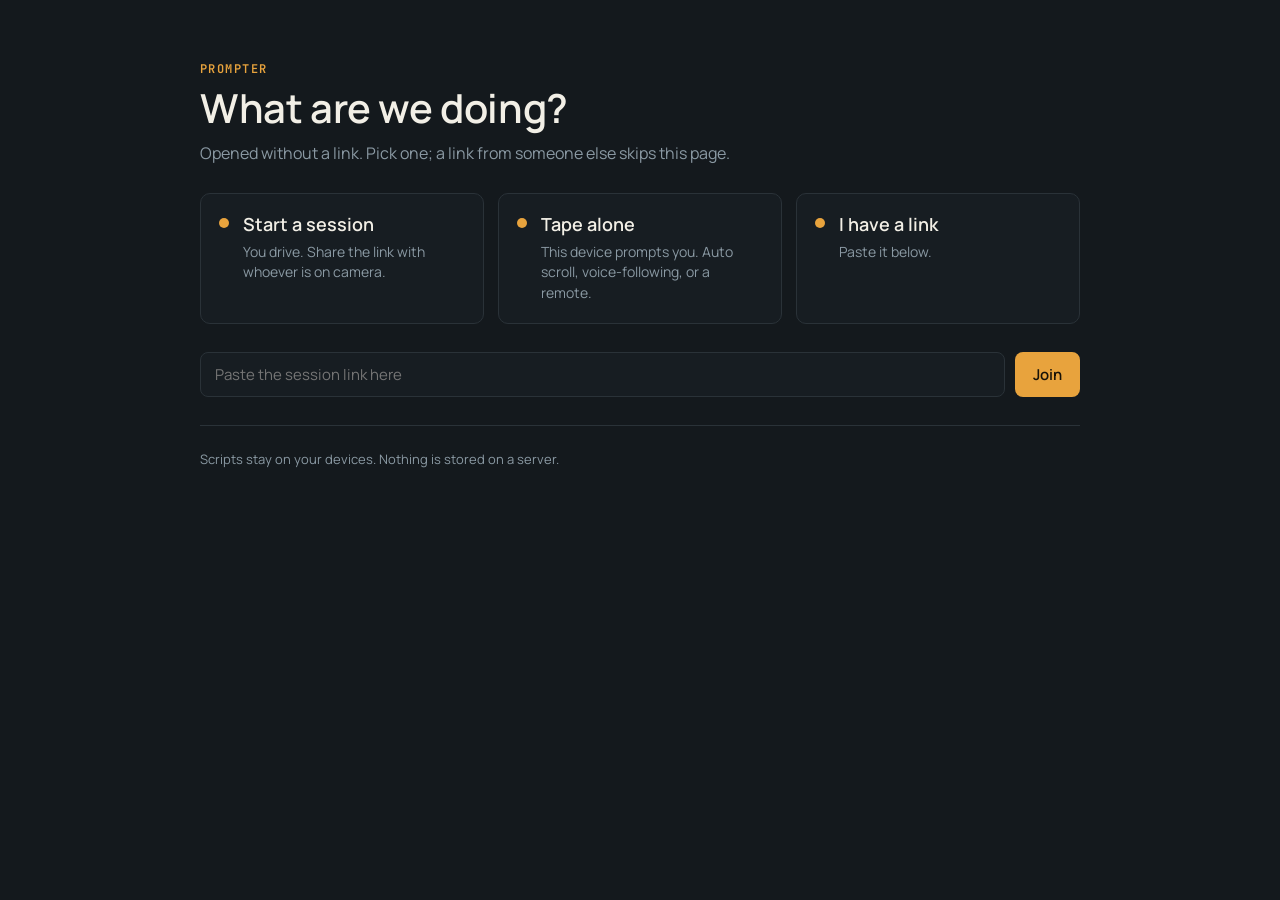
==== index.html @ a69ec17c "app 0.5.75 at b97556f; site hash 31be189681984211b50f1a266d53170871b5c18cf6ef7cf7812a55b2c8a707e0" ====
<!doctype html>
<html lang="en">
<head>
  <meta charset="utf-8">
  <meta name="viewport" content="width=device-width, initial-scale=1, viewport-fit=cover">
  <meta name="color-scheme" content="dark">
  <title>Prompter</title>
  <!-- item 9, the install minimum: a manifest and standalone display, no service worker yet, so a reload always brings the newest build while the app changes daily (158 brings the worker, with its never-mid-session rule) -->
  <link rel="manifest" href="./app.webmanifest">
  <meta name="theme-color" content="#000000">
  <meta name="apple-mobile-web-app-capable" content="yes">
  <meta name="mobile-web-app-capable" content="yes">
  <meta name="apple-mobile-web-app-status-bar-style" content="black-translucent">
  <meta name="apple-mobile-web-app-title" content="Prompter">
  <link rel="apple-touch-icon" href="./app-icon-192.png">
  <link rel="preconnect" href="https://fonts.googleapis.com">
  <link rel="preconnect" href="https://fonts.gstatic.com" crossorigin>
  <link rel="stylesheet" href="https://fonts.googleapis.com/css2?family=Atkinson+Hyperlegible:wght@400;700&family=JetBrains+Mono:wght@400;500&family=Manrope:wght@400;500;600;700&display=swap">
  <script type="module" crossorigin src="./assets/index-IdzkYGhb.js"></script>
  <link rel="stylesheet" crossorigin href="./assets/index-CkZHSmWw.css">
</head>
<body>
  <div id="screens" class="screens" hidden></div>
  <div id="roomHost" class="room-host" hidden></div>
  <main id="stage" class="stage" aria-label="Prompter" hidden>
    <div id="column" class="column"></div>
    <div id="maskTop" class="mask mask-top" aria-hidden="true"></div>
    <div id="maskBottom" class="mask mask-bottom" aria-hidden="true"></div>
    <div id="readLine" class="readline" aria-hidden="true"></div>
  </main>
  <aside id="hud" class="hud" aria-live="off" hidden></aside>
  <div id="installBar" class="installbar" hidden>
    <span id="installText">Install this app for a full-screen prompter with no browser bars.</span>
    <button id="installBtn" class="btn btn-accent" type="button">Install</button>
    <a id="installOpen" class="btn btn-accent" href="./" target="_blank" rel="noopener" hidden>Open app</a>
    <button id="installLater" class="btn btn-quiet" type="button">Not now</button>
  </div>
  <div id="talkWrap" class="talkwrap" hidden>
    <video id="talk" class="talkvideo" autoplay playsinline muted></video>
    <p class="talkhint" id="talkHint">Tap to return to the script</p>
  </div>
  <div id="camIndicator" class="cam-indicator" hidden>CAMERA ON</div>
  <video id="cam" class="cam" autoplay playsinline muted hidden></video>
  <audio id="far" autoplay></audio>
  <button id="unmute" class="soundbar soundbar-blocked" type="button" hidden>THE SOUND IS OFF. Tap here to hear the other end.</button>
  <button id="mutedBanner" class="soundbar soundbar-muted" type="button" hidden></button>
  <div id="linkBox" class="linkbox" hidden>
    <input id="linkField" class="linkfield" type="text" readonly aria-label="Session link">
    <button id="copyLink" class="copybtn" type="button">Copy link</button>
  </div>
  <button id="copyReport" class="copybtn reportbtn" type="button" hidden>Copy report</button>
  <button id="audioBtn" class="copybtn audiobtn" type="button" hidden>Audio</button>
  <button id="leaveBtn" class="copybtn leavebtn" type="button" hidden>Leave</button>
  <button id="fsBtn" class="copybtn fsbtn" type="button" hidden>Full screen</button>
  <p id="fsHint" class="fshint" hidden>Click the text to go full screen. Esc brings the window back.</p>
  <div id="audioPanel" class="audiopanel" hidden>
    <div class="audiopanel-row">
      <span class="control-label">Listening on</span>
      <div class="segment" id="earSeg">
        <button class="seg on" type="button" data-ear="0">Speaker</button>
        <button class="seg" type="button" data-ear="1">Earpiece in</button>
      </div>
    </div>
    <div class="audiopanel-row">
      <span class="control-label">Mute</span>
      <div class="segment" id="muteSeg">
        <button class="seg" type="button" data-mute="mic">Microphone</button>
        <button class="seg" type="button" data-mute="speaker">Speaker</button>
      </div>
    </div>
    <label class="audiopanel-row"><span class="control-label">Microphone</span><select id="micSelect" class="field select" aria-label="Microphone"></select></label>
    <label class="audiopanel-row" id="camRow"><span class="control-label">Camera</span><select id="camSelect" class="field select" aria-label="Camera"></select></label>
    <p class="note" id="audioNote"></p>
  </div>
</body>
</html>
---- assets/index-CkZHSmWw.css ----
:root{--bg: #000000;--text: #ffffff;--font-px: 60px;--line-px: 84px;--margin-px: 40px;--text-w-px: 920px;--word-spacing-px: 3px;--mask-opacity: .55;--accent: #e8a33d;--muted: #8a99a3;--panel: rgba(20, 25, 29, .88);--fail: #d8564b}[hidden]{display:none!important}html,body{margin:0;height:100%;background:#000;overflow:hidden;-webkit-user-select:none;user-select:none;touch-action:none}.stage{position:fixed;inset:0}.stage.embedded{position:absolute;inset:0;border-radius:6px}.stage,.stage.embedded{overflow:hidden;background:var(--bg);transform-origin:center;cursor:grab}.stage.dragging{cursor:grabbing}.column{position:absolute;top:0;left:var(--margin-px);width:var(--text-w-px);color:var(--text);font-family:Atkinson Hyperlegible,Segoe UI,Helvetica,Arial,sans-serif;font-weight:700;font-size:var(--font-px);word-spacing:var(--word-spacing-px);will-change:transform}.line{position:absolute;left:0;right:0;height:var(--line-px);line-height:var(--line-px);white-space:nowrap;overflow:visible}.mask{position:absolute;left:0;right:0;background:var(--bg);opacity:var(--mask-opacity);pointer-events:none}.mask-top{top:0}.mask-bottom{bottom:0}.readline{position:absolute;left:0;right:0;height:2px;background:#e8a33d99;pointer-events:none}.readline:before,.readline:after{content:"";position:absolute;top:-8px;width:0;height:0;border-top:9px solid transparent;border-bottom:9px solid transparent}.readline:before{left:10px;border-left:14px solid var(--accent)}.readline:after{right:10px;border-right:14px solid var(--accent)}.hud{position:fixed;top:12px;right:12px;max-width:min(46vw,520px);padding:8px 10px;border-radius:6px;background:var(--panel);color:var(--muted);font:12px/1.5 JetBrains Mono,Consolas,monospace;font-variant-numeric:tabular-nums;white-space:pre-wrap;cursor:pointer}.hud b{color:#f2efe6;font-weight:500}.hud i{color:var(--accent);font-style:normal}.screens{position:fixed;inset:0;padding-top:var(--installbar-h, 0px);overflow:auto;background:#14191d;color:#f2efe6;font-family:Manrope,Segoe UI,Helvetica,Arial,sans-serif;-webkit-user-select:text;user-select:text;touch-action:auto}.screen{max-width:880px;margin:0 auto;padding:clamp(28px,7vh,72px) clamp(20px,5vw,48px) 40px;display:flex;flex-direction:column;gap:28px}.screen-head{display:flex;flex-direction:column;gap:10px}.eyebrow{font:600 12px/1 JetBrains Mono,Consolas,monospace;letter-spacing:.12em;text-transform:uppercase;color:var(--accent)}.screen-title{margin:0;font-size:clamp(26px,4.2vw,40px);font-weight:600;line-height:1.15;letter-spacing:-.01em;text-wrap:balance}.screen-sub{margin:0;max-width:60ch;font-size:16px;line-height:1.5;color:var(--muted)}.cards{display:grid;grid-template-columns:repeat(auto-fit,minmax(230px,1fr));gap:14px}.card{display:flex;gap:14px;align-items:flex-start;text-align:left;padding:18px 18px 20px;border-radius:10px;border:1px solid #2a3238;background:#171d22;color:inherit;font:inherit;cursor:pointer;transition:border-color .12s ease,background .12s ease}.card:hover,.card:focus-visible{border-color:var(--accent);background:#1c2126;outline:none}.card-mark{flex:0 0 10px;width:10px;height:10px;margin-top:6px;border-radius:50%;background:var(--accent)}.card-text{display:flex;flex-direction:column;gap:6px}.card-title{font-size:18px;font-weight:600}.card-body{font-size:14px;line-height:1.45;color:var(--muted)}.linkrow{display:flex;gap:10px;align-items:stretch}.field{flex:1;min-width:0;padding:12px 14px;border-radius:8px;border:1px solid #2a3238;background:#171d22;color:#f2efe6;font:15px/1.3 Manrope,Segoe UI,Helvetica,Arial,sans-serif}.field:focus{outline:none;border-color:var(--accent)}.field-mono{font-family:JetBrains Mono,Consolas,monospace;font-size:14px}.field-error{margin:-14px 0 0;font-size:14px;color:var(--fail, #d8564b)}.btn{padding:12px 18px;border:0;border-radius:8px;font:600 15px/1 Manrope,Segoe UI,Helvetica,Arial,sans-serif;cursor:pointer;white-space:nowrap}.btn-accent{background:var(--accent);color:#171208}.btn-big{align-self:flex-start;padding:16px 26px;font-size:17px;background:var(--accent);color:#171208}.btn:hover,.btn:focus-visible{filter:brightness(1.08);outline:none}.screen-foot{margin-top:auto;padding-top:24px;font-size:13px;color:var(--muted);border-top:1px solid #2a3238}.room-host{position:fixed;inset:0;top:var(--soundbar-h, 0px);overflow:hidden;background:#14191d;color:#f2efe6;font-family:Manrope,Segoe UI,Helvetica,Arial,sans-serif;-webkit-user-select:text;user-select:text;touch-action:auto}.room{display:grid;grid-template-rows:52px 1fr;height:100%}.room-top{display:flex;align-items:center;gap:18px;padding:0 16px;border-bottom:1px solid #2a3238;background:#171d22}.room-brand{display:flex;align-items:center;gap:10px;font-weight:600}.room-brand .dot{width:8px;height:8px;border-radius:50%;background:var(--accent)}.room-session{color:var(--muted);font-size:14px}.room-spacer{flex:1}.room-stats{display:flex;align-items:center;gap:18px}.stat{display:flex;flex-direction:column;align-items:flex-end;gap:2px}.stat-label{font:600 10px/1 JetBrains Mono,Consolas,monospace;letter-spacing:.1em;color:var(--muted)}.fig{font-family:JetBrains Mono,Consolas,monospace;font-variant-numeric:tabular-nums;font-size:13px;color:#f2efe6}.pill{padding:5px 9px;border-radius:999px;font:600 11px/1 JetBrains Mono,Consolas,monospace;letter-spacing:.08em}.pill-muted{background:#232a30;color:var(--muted)}.pill-good{background:#5fb08c2e;color:#5fb08c}.room-body{display:grid;grid-template-columns:300px 1fr 320px;min-height:0}.room.left-collapsed .room-body{grid-template-columns:36px 1fr 320px}.room.right-collapsed .room-body{grid-template-columns:300px 1fr 36px}.room.left-collapsed.right-collapsed .room-body{grid-template-columns:36px 1fr 36px}.rail{position:relative;min-height:0;overflow:hidden;display:flex;flex-direction:column;background:#171d22;border-right:1px solid #2a3238}.rail-right{border-right:0;border-left:1px solid #2a3238}.rail-inner{flex:1 1 auto;min-height:0;overflow-y:auto;overflow-x:hidden;padding:40px 16px 24px;display:flex;flex-direction:column;gap:22px}.rail.collapsed .rail-inner{display:none}.collapser{position:absolute;top:8px;right:6px;z-index:2;width:24px;height:24px;border:0;border-radius:6px;background:#232a30;color:var(--muted);font-size:16px;line-height:1;cursor:pointer}.rail-right .collapser{right:auto;left:6px}.rail-section{display:flex;flex-direction:column;gap:12px}.rail-title{margin:0;font:600 11px/1 JetBrains Mono,Consolas,monospace;letter-spacing:.12em;color:var(--muted)}.roll{padding:18px;border:0;border-radius:10px;background:var(--accent);color:#171208;font:700 20px/1 Manrope,Segoe UI,Helvetica,Arial,sans-serif;letter-spacing:.06em;cursor:pointer}.roll.rolling{background:#d8564b;color:#fff}.btn-row{display:flex;gap:8px}.btn-row .btn{flex:1}.btn-quiet{background:#232a30;color:#f2efe6}.btn-quiet.on{background:#f2efe6;color:#14191d}.segment{display:flex;border:1px solid #2a3238;border-radius:8px;overflow:hidden}.seg{flex:1;padding:9px 6px;border:0;background:transparent;color:var(--muted);font:600 12px/1 Manrope,Segoe UI,Helvetica,Arial,sans-serif;cursor:pointer}.seg+.seg{border-left:1px solid #2a3238}.seg.on{background:#f2efe6;color:#14191d}.seg:disabled{color:#4a555c;cursor:default}.control{display:flex;flex-direction:column;gap:6px}.control-head,.figrow{display:flex;justify-content:space-between;align-items:baseline;gap:10px}.control-label{font-size:13px;color:#c9d1d6}.range{width:100%;accent-color:var(--accent)}.swatches{display:flex;gap:8px}.swatch{width:40px;height:32px;border:1px solid #2a3238;border-radius:6px;font:700 13px/1 Atkinson Hyperlegible,sans-serif;cursor:pointer}.note{margin:0;font-size:12px;line-height:1.5;color:var(--muted)}.toggle{padding:7px 10px;border:1px solid #2a3238;border-radius:8px;background:transparent;color:var(--muted);font:600 12px/1 Manrope,Segoe UI,Helvetica,Arial,sans-serif;cursor:pointer}.toggle.on{border-color:#d8564b;color:#fff;background:#d8564b40}.stat-row{flex-direction:row;align-items:center;gap:8px}.centre{display:flex;flex-direction:column;min-width:0;min-height:0;padding:14px 18px;gap:10px}.centre-head{display:flex;align-items:center;gap:16px}.centre-head .segment{margin-left:auto;flex:0 0 auto}.centre-head .seg{padding:9px 14px}.centre-peers{font-size:13px;color:var(--muted)}.centre-device{color:var(--accent)}.frame-wrap{flex:1;min-height:0;display:flex;align-items:center;justify-content:center}.frame{position:relative;aspect-ratio:16 / 9;max-width:100%;max-height:100%;width:100%;background:#000;border:1px solid #2a3238;border-radius:6px;overflow:hidden}.frame>.cam{position:absolute;left:12px;top:12px;width:28%;bottom:auto}.centre-status{min-height:1.5em}.script{box-sizing:border-box;width:100%;min-height:240px;resize:vertical;padding:10px 12px;border:1px solid #2a3238;border-radius:8px;background:#14191d;color:#f2efe6;font:14px/1.5 Manrope,Segoe UI,Helvetica,Arial,sans-serif}.script:focus{outline:none;border-color:var(--accent)}@media(max-width:980px){.room{grid-template-rows:auto 1fr}.room-top{flex-wrap:wrap;height:auto;padding:10px 12px}.room-body,.room.left-collapsed .room-body,.room.right-collapsed .room-body,.room.left-collapsed.right-collapsed .room-body{grid-template-columns:1fr;grid-template-rows:auto auto auto;overflow-y:auto}.rail{border:0;border-top:1px solid #2a3238;min-height:auto;overflow:visible}.rail-inner{flex:none;overflow:visible}.centre{order:-1}.frame-wrap{min-height:40vh}}.fsbtn{position:fixed;right:96px;bottom:12px;background:var(--panel);color:#f2efe6;border:1px solid #e8a33d}.leavebtn{position:fixed;right:12px;bottom:12px;background:var(--panel);color:var(--muted);border:1px solid rgba(138,153,163,.4)}.leavebtn.armed{color:#fff;border-color:#d8564b;background:#d8564b59}.audiobtn{position:fixed;left:130px;bottom:12px;background:var(--panel);color:var(--muted);border:1px solid rgba(138,153,163,.4)}.audiopanel{position:fixed;left:12px;bottom:56px;width:min(92vw,360px);padding:14px;border-radius:10px;background:#171d22;border:1px solid #2a3238;color:#f2efe6;font-family:Manrope,Segoe UI,Helvetica,Arial,sans-serif;display:flex;flex-direction:column;gap:12px;-webkit-user-select:text;user-select:text;touch-action:auto;z-index:5}.audiopanel-row{display:flex;flex-direction:column;gap:6px}.select{appearance:auto}.sheet{position:fixed;left:0;right:0;bottom:0;padding:14px 16px calc(14px + env(safe-area-inset-bottom));display:flex;flex-direction:column;gap:12px;background:#14191deb;border-top:1px solid #2a3238;color:#f2efe6;font-family:Manrope,Segoe UI,Helvetica,Arial,sans-serif;-webkit-user-select:none;user-select:none;touch-action:auto;z-index:6}.sheet-row{display:flex;flex-direction:column;gap:6px}.sheet-top{flex-direction:row;align-items:center;gap:12px}.sheet-play{flex:1;padding:16px;border:0;border-radius:10px;background:var(--accent);color:#171208;font:700 18px/1 Manrope,Segoe UI,Helvetica,Arial,sans-serif;letter-spacing:.06em}.sheet-play.rolling{background:#d8564b;color:#fff}.sheet-btn{padding:14px 16px;border:1px solid #2a3238;border-radius:10px;background:#232a30;color:#f2efe6;font:600 14px/1 Manrope,Segoe UI,Helvetica,Arial,sans-serif}.sheet-btn.on{background:#f2efe6;color:#14191d}.sheet-line{min-width:70px;text-align:right}.sheet-head{display:flex;justify-content:space-between}.sheet-label{font-size:13px;color:#c9d1d6}.sheet-range{width:100%;accent-color:var(--accent);height:28px}.sheet-toggles{flex-direction:row}.sheet-toggles .sheet-btn{flex:1}.sheet-speed .sheet-range{height:36px}.sheet-editor{position:fixed;inset:0;z-index:8;display:flex;flex-direction:column;gap:12px;padding:calc(16px + env(safe-area-inset-top)) 16px calc(16px + env(safe-area-inset-bottom));background:#14191d;color:#f2efe6;font-family:Manrope,Segoe UI,Helvetica,Arial,sans-serif;touch-action:auto}.sheet-editor[hidden]{display:none}.sheet-editor-title{margin:0;font:600 18px/1.2 Manrope,Segoe UI,Helvetica,Arial,sans-serif}.sheet-editor-area{flex:1;min-height:0;resize:none;font-size:16px;-webkit-user-select:text;user-select:text}.sheet-editor-row{display:flex;gap:12px}.sheet-editor-row .sheet-play{flex:1}.cam{position:fixed;left:12px;bottom:12px;width:min(32vw,360px);aspect-ratio:16 / 9;object-fit:cover;background:#14191d;border:1px solid rgba(232,163,61,.5);border-radius:6px}.cam-indicator{position:fixed;top:12px;left:12px;padding:6px 10px;border-radius:6px;background:#d8564b;color:#fff;font:600 12px/1 JetBrains Mono,Consolas,monospace;letter-spacing:.08em}.unmute{position:fixed;left:50%;bottom:24px;transform:translate(-50%);padding:12px 18px;border:0;border-radius:8px;background:var(--accent);color:#171208;font:600 14px/1 JetBrains Mono,Consolas,monospace;cursor:pointer}.linkbox{position:fixed;right:12px;bottom:12px;display:flex;gap:8px;align-items:center;max-width:min(60vw,640px)}.linkfield{flex:1;min-width:0;padding:10px 12px;border:1px solid rgba(138,153,163,.4);border-radius:6px;background:var(--panel);color:#f2efe6;font:13px/1.2 JetBrains Mono,Consolas,monospace;-webkit-user-select:text;user-select:text}.copybtn{padding:10px 14px;border:0;border-radius:6px;background:var(--accent);color:#171208;font:600 13px/1 JetBrains Mono,Consolas,monospace;cursor:pointer;white-space:nowrap}.reportbtn{position:fixed;left:12px;bottom:12px;background:var(--panel);color:var(--muted);border:1px solid rgba(138,153,163,.4)}.reportbtn.copied{color:#f2efe6}@media(prefers-reduced-motion:reduce){.column{will-change:auto}}.talkwrap{position:fixed;inset:0;background:#000;display:grid;place-items:center;cursor:pointer}.talkvideo{width:100%;height:100%;object-fit:contain;background:#000}.talkhint{position:absolute;left:0;right:0;bottom:calc(18px + env(safe-area-inset-bottom));margin:0;text-align:center;font:600 14px/1.2 Manrope,Segoe UI,Helvetica,Arial,sans-serif;color:#f2efe6bf;text-shadow:0 1px 3px #000;pointer-events:none}.installbar{position:fixed;left:0;right:0;top:0;display:flex;flex-wrap:wrap;align-items:center;justify-content:center;gap:10px 14px;padding:calc(10px + env(safe-area-inset-top)) 16px 10px;background:#171d22;border-bottom:1px solid #2a3238;color:#f2efe6;font:500 14px/1.35 Manrope,Segoe UI,Helvetica,Arial,sans-serif;-webkit-user-select:text;user-select:text}.installbar .share-ico{width:1.35em;height:1.35em;vertical-align:-.3em;color:#e8a33d}.installbar b{font-weight:700}.installbar .btn{padding:8px 14px;font-size:13px;text-decoration:none;display:inline-block}.soundbar{position:fixed;left:0;right:0;z-index:30;margin:0;padding:calc(9px + env(safe-area-inset-top)) 16px 9px;border:0;border-radius:0;font:700 14px/1.25 Manrope,Segoe UI,Helvetica,Arial,sans-serif;letter-spacing:.02em;text-align:center;color:#fff;cursor:pointer}.soundbar-blocked{top:0;background:#e8a33d;color:#14191d}.soundbar-muted{top:0;background:#d8564b}.fshint{position:fixed;left:50%;top:18px;transform:translate(-50%);margin:0;padding:10px 18px;border-radius:999px;background:#171d22eb;border:1px solid #e8a33d;color:#f2efe6;font:600 15px/1.2 Manrope,Segoe UI,Helvetica,Arial,sans-serif;pointer-events:none;z-index:6}
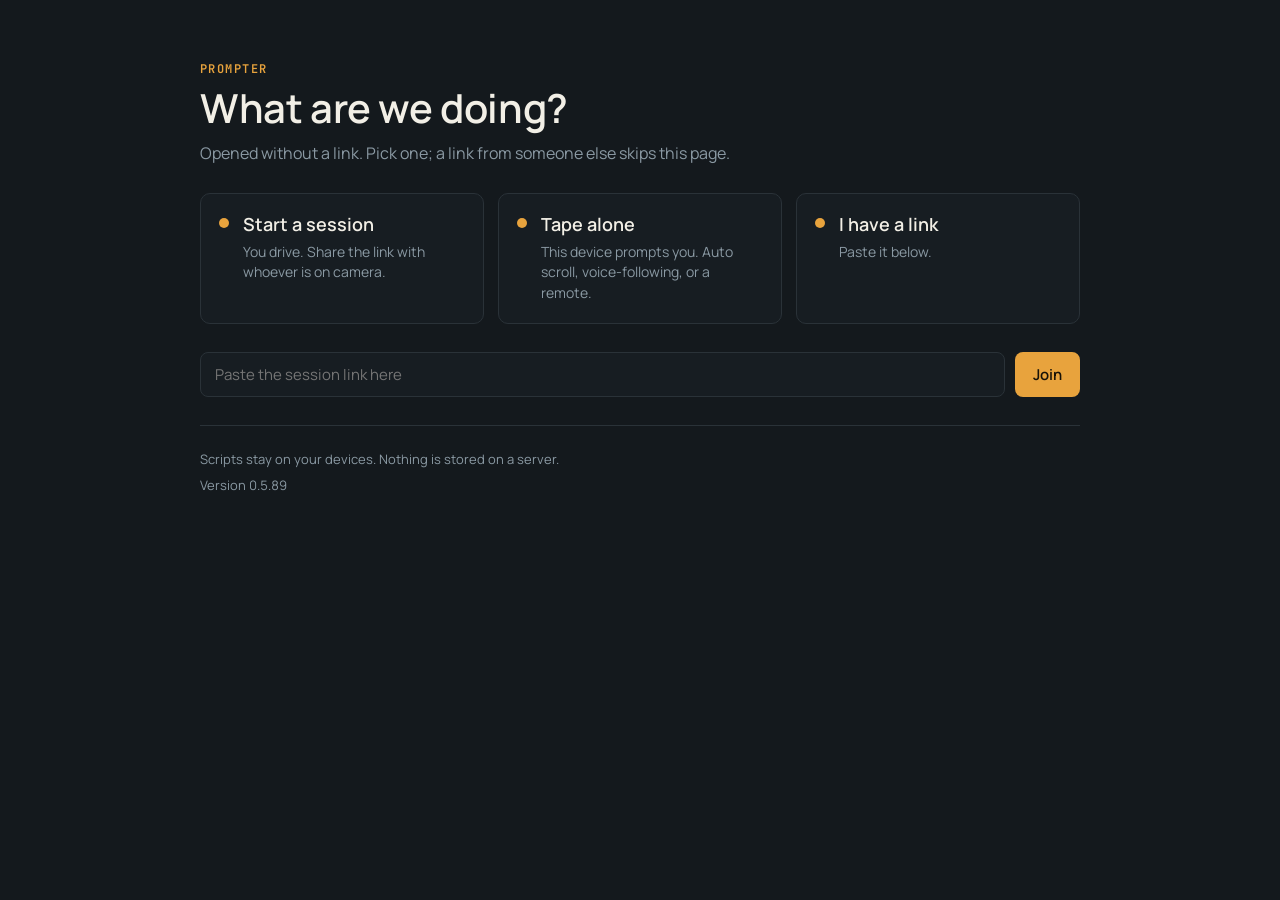
==== commit b3d1df08: "app 0.5.89 at 8525f3a; site hash 2efab824ea869f60936109eb492ad9cb7402687186a34b265dd19175e9b65b48" ====
--- a/index.html
+++ b/index.html
@@ -16,8 +16,8 @@
   <link rel="preconnect" href="https://fonts.googleapis.com">
   <link rel="preconnect" href="https://fonts.gstatic.com" crossorigin>
   <link rel="stylesheet" href="https://fonts.googleapis.com/css2?family=Atkinson+Hyperlegible:wght@400;700&family=JetBrains+Mono:wght@400;500&family=Manrope:wght@400;500;600;700&display=swap">
-  <script type="module" crossorigin src="./assets/index-IdzkYGhb.js"></script>
-  <link rel="stylesheet" crossorigin href="./assets/index-CkZHSmWw.css">
+  <script type="module" crossorigin src="./assets/index-DO-VyBB2.js"></script>
+  <link rel="stylesheet" crossorigin href="./assets/index-D_xK_gEg.css">
 </head>
 <body>
   <div id="screens" class="screens" hidden></div>
--- a/assets/index-D_xK_gEg.css
+++ b/assets/index-D_xK_gEg.css
@@ -0,0 +1 @@
+:root{--bg: #000000;--text: #ffffff;--font-px: 60px;--line-px: 84px;--margin-px: 40px;--text-w-px: 920px;--word-spacing-px: 3px;--mask-opacity: .55;--accent: #e8a33d;--muted: #8a99a3;--panel: rgba(20, 25, 29, .88);--fail: #d8564b}[hidden]{display:none!important}html,body{margin:0;height:100%;background:#000;overflow:hidden;-webkit-user-select:none;user-select:none;touch-action:none}.stage{position:fixed;inset:0}.stage.embedded{position:absolute;inset:0;border-radius:6px}.stage,.stage.embedded{overflow:hidden;background:var(--bg);transform-origin:center;cursor:grab}.stage.dragging{cursor:grabbing}.column{position:absolute;top:0;left:var(--margin-px);width:var(--text-w-px);color:var(--text);font-family:Atkinson Hyperlegible,Segoe UI,Helvetica,Arial,sans-serif;font-weight:700;font-size:var(--font-px);word-spacing:var(--word-spacing-px);will-change:transform}.line{position:absolute;left:0;right:0;height:var(--line-px);line-height:var(--line-px);white-space:nowrap;overflow:visible}.mask{position:absolute;left:0;right:0;background:var(--bg);opacity:var(--mask-opacity);pointer-events:none}.mask-top{top:0}.mask-bottom{bottom:0}.readline{position:absolute;left:0;right:0;height:2px;background:#e8a33d99;pointer-events:none}.readline:before,.readline:after{content:"";position:absolute;top:-8px;width:0;height:0;border-top:9px solid transparent;border-bottom:9px solid transparent}.readline:before{left:10px;border-left:14px solid var(--accent)}.readline:after{right:10px;border-right:14px solid var(--accent)}.hud{position:fixed;top:12px;right:12px;max-width:min(46vw,520px);padding:8px 10px;border-radius:6px;background:var(--panel);color:var(--muted);font:12px/1.5 JetBrains Mono,Consolas,monospace;font-variant-numeric:tabular-nums;white-space:pre-wrap;cursor:pointer}.hud b{color:#f2efe6;font-weight:500}.hud i{color:var(--accent);font-style:normal}.screens{position:fixed;inset:0;padding-top:var(--installbar-h, 0px);overflow:auto;background:#14191d;color:#f2efe6;font-family:Manrope,Segoe UI,Helvetica,Arial,sans-serif;-webkit-user-select:text;user-select:text;touch-action:auto}.screen{max-width:880px;margin:0 auto;padding:clamp(28px,7vh,72px) clamp(20px,5vw,48px) 40px;display:flex;flex-direction:column;gap:28px}.screen-head{display:flex;flex-direction:column;gap:10px}.eyebrow{font:600 12px/1 JetBrains Mono,Consolas,monospace;letter-spacing:.12em;text-transform:uppercase;color:var(--accent)}.screen-title{margin:0;font-size:clamp(26px,4.2vw,40px);font-weight:600;line-height:1.15;letter-spacing:-.01em;text-wrap:balance}.screen-sub{margin:0;max-width:60ch;font-size:16px;line-height:1.5;color:var(--muted)}.cards{display:grid;grid-template-columns:repeat(auto-fit,minmax(230px,1fr));gap:14px}.card{display:flex;gap:14px;align-items:flex-start;text-align:left;padding:18px 18px 20px;border-radius:10px;border:1px solid #2a3238;background:#171d22;color:inherit;font:inherit;cursor:pointer;transition:border-color .12s ease,background .12s ease}.card:hover,.card:focus-visible{border-color:var(--accent);background:#1c2126;outline:none}.card-mark{flex:0 0 10px;width:10px;height:10px;margin-top:6px;border-radius:50%;background:var(--accent)}.card-text{display:flex;flex-direction:column;gap:6px}.card-title{font-size:18px;font-weight:600}.card-body{font-size:14px;line-height:1.45;color:var(--muted)}.linkrow{display:flex;gap:10px;align-items:stretch}.field{flex:1;min-width:0;padding:12px 14px;border-radius:8px;border:1px solid #2a3238;background:#171d22;color:#f2efe6;font:15px/1.3 Manrope,Segoe UI,Helvetica,Arial,sans-serif}.field:focus{outline:none;border-color:var(--accent)}.field-mono{font-family:JetBrains Mono,Consolas,monospace;font-size:14px}.field-error{margin:-14px 0 0;font-size:14px;color:var(--fail, #d8564b)}.btn{padding:12px 18px;border:0;border-radius:8px;font:600 15px/1 Manrope,Segoe UI,Helvetica,Arial,sans-serif;cursor:pointer;white-space:nowrap}.btn-accent{background:var(--accent);color:#171208}.btn-big{align-self:flex-start;padding:16px 26px;font-size:17px;background:var(--accent);color:#171208}.btn:hover,.btn:focus-visible{filter:brightness(1.08);outline:none}.screen-foot{margin-top:auto;padding-top:24px;font-size:13px;color:var(--muted);border-top:1px solid #2a3238}.screen-version{display:block;margin-top:8px;font-size:13px;color:var(--muted);font-variant-numeric:tabular-nums}.room-host{position:fixed;inset:0;top:var(--soundbar-h, 0px);overflow:hidden;background:#14191d;color:#f2efe6;font-family:Manrope,Segoe UI,Helvetica,Arial,sans-serif;-webkit-user-select:text;user-select:text;touch-action:auto}.room{display:grid;grid-template-rows:52px 1fr;height:100%}.room-top{display:flex;align-items:center;gap:18px;padding:0 16px;border-bottom:1px solid #2a3238;background:#171d22}.room-brand{display:flex;align-items:center;gap:10px;font-weight:600}.room-brand .dot{width:8px;height:8px;border-radius:50%;background:var(--accent)}.room-session{color:var(--muted);font-size:14px}.room-spacer{flex:1}.room-stats{display:flex;align-items:center;gap:18px}.stat{display:flex;flex-direction:column;align-items:flex-end;gap:2px}.stat-label{font:600 10px/1 JetBrains Mono,Consolas,monospace;letter-spacing:.1em;color:var(--muted)}.fig{font-family:JetBrains Mono,Consolas,monospace;font-variant-numeric:tabular-nums;font-size:13px;color:#f2efe6}.pill{padding:5px 9px;border-radius:999px;font:600 11px/1 JetBrains Mono,Consolas,monospace;letter-spacing:.08em}.pill-muted{background:#232a30;color:var(--muted)}.pill-good{background:#5fb08c2e;color:#5fb08c}.room-body{display:grid;grid-template-columns:300px 1fr 320px;min-height:0}.room.left-collapsed .room-body{grid-template-columns:36px 1fr 320px}.room.right-collapsed .room-body{grid-template-columns:300px 1fr 36px}.room.left-collapsed.right-collapsed .room-body{grid-template-columns:36px 1fr 36px}.rail{position:relative;min-height:0;overflow:hidden;display:flex;flex-direction:column;background:#171d22;border-right:1px solid #2a3238}.rail-right{border-right:0;border-left:1px solid #2a3238}.rail-inner{flex:1 1 auto;min-height:0;overflow-y:auto;overflow-x:hidden;padding:40px 16px 24px;display:flex;flex-direction:column;gap:22px}.rail.collapsed .rail-inner{display:none}.collapser{position:absolute;top:8px;right:6px;z-index:2;width:24px;height:24px;border:0;border-radius:6px;background:#232a30;color:var(--muted);font-size:16px;line-height:1;cursor:pointer}.rail-right .collapser{right:auto;left:6px}.rail-section{display:flex;flex-direction:column;gap:12px}.rail-title{margin:0;font:600 11px/1 JetBrains Mono,Consolas,monospace;letter-spacing:.12em;color:var(--muted)}.roll{padding:18px;border:0;border-radius:10px;background:var(--accent);color:#171208;font:700 20px/1 Manrope,Segoe UI,Helvetica,Arial,sans-serif;letter-spacing:.06em;cursor:pointer}.roll.rolling{background:#d8564b;color:#fff}.btn-row{display:flex;gap:8px}.btn-row .btn{flex:1}.btn-quiet{background:#232a30;color:#f2efe6}.btn-quiet.on{background:#f2efe6;color:#14191d}.segment{display:flex;border:1px solid #2a3238;border-radius:8px;overflow:hidden}.seg{flex:1;padding:9px 6px;border:0;background:transparent;color:var(--muted);font:600 12px/1 Manrope,Segoe UI,Helvetica,Arial,sans-serif;cursor:pointer}.seg+.seg{border-left:1px solid #2a3238}.seg.on{background:#f2efe6;color:#14191d}.seg:disabled{color:#4a555c;cursor:default}.control{display:flex;flex-direction:column;gap:6px}.control-head,.figrow{display:flex;justify-content:space-between;align-items:baseline;gap:10px}.control-label{font-size:13px;color:#c9d1d6}.range{width:100%;accent-color:var(--accent)}.swatches{display:flex;gap:8px}.swatch{width:40px;height:32px;border:1px solid #2a3238;border-radius:6px;font:700 13px/1 Atkinson Hyperlegible,sans-serif;cursor:pointer}.note{margin:0;font-size:12px;line-height:1.5;color:var(--muted)}.toggle{padding:7px 10px;border:1px solid #2a3238;border-radius:8px;background:transparent;color:var(--muted);font:600 12px/1 Manrope,Segoe UI,Helvetica,Arial,sans-serif;cursor:pointer}.toggle.on{border-color:#d8564b;color:#fff;background:#d8564b40}.stat-row{flex-direction:row;align-items:center;gap:8px}.centre{display:flex;flex-direction:column;min-width:0;min-height:0;padding:14px 18px;gap:10px}.centre-head{display:flex;align-items:center;gap:16px}.centre-head .segment{margin-left:auto;flex:0 0 auto}.centre-head .seg{padding:9px 14px}.centre-peers{font-size:13px;color:var(--muted)}.centre-device{color:var(--accent)}.frame-wrap{flex:1;min-height:0;display:flex;align-items:center;justify-content:center}.frame{position:relative;aspect-ratio:16 / 9;max-width:100%;max-height:100%;width:100%;background:#000;border:1px solid #2a3238;border-radius:6px;overflow:hidden}.frame>.cam{position:absolute;left:12px;top:12px;width:28%;bottom:auto}.centre-status{min-height:1.5em}.script{box-sizing:border-box;width:100%;min-height:240px;resize:vertical;padding:10px 12px;border:1px solid #2a3238;border-radius:8px;background:#14191d;color:#f2efe6;font:14px/1.5 Manrope,Segoe UI,Helvetica,Arial,sans-serif}.script:focus{outline:none;border-color:var(--accent)}@media(max-width:980px){.room{grid-template-rows:auto 1fr}.room-top{flex-wrap:wrap;height:auto;padding:10px 12px}.room-body,.room.left-collapsed .room-body,.room.right-collapsed .room-body,.room.left-collapsed.right-collapsed .room-body{grid-template-columns:1fr;grid-template-rows:auto auto auto;overflow-y:auto}.rail{border:0;border-top:1px solid #2a3238;min-height:auto;overflow:visible}.rail-inner{flex:none;overflow:visible}.centre{order:-1}.frame-wrap{min-height:40vh}}.fsbtn{position:fixed;right:96px;bottom:12px;background:var(--panel);color:#f2efe6;border:1px solid #e8a33d}.leavebtn{position:fixed;right:12px;bottom:12px;background:var(--panel);color:var(--muted);border:1px solid rgba(138,153,163,.4)}.leavebtn.armed{color:#fff;border-color:#d8564b;background:#d8564b59}.audiobtn{position:fixed;left:130px;bottom:12px;background:var(--panel);color:var(--muted);border:1px solid rgba(138,153,163,.4)}.audiopanel{position:fixed;left:12px;bottom:56px;width:min(92vw,360px);padding:14px;border-radius:10px;background:#171d22;border:1px solid #2a3238;color:#f2efe6;font-family:Manrope,Segoe UI,Helvetica,Arial,sans-serif;display:flex;flex-direction:column;gap:12px;-webkit-user-select:text;user-select:text;touch-action:auto;z-index:5}.audiopanel-row{display:flex;flex-direction:column;gap:6px}.audiopanel{box-sizing:border-box;max-height:calc(100vh - 56px - 12px - var(--soundbar-h, 0px));max-height:calc(100dvh - 56px - 12px - var(--soundbar-h, 0px));overflow-y:auto;overscroll-behavior:contain}@media(max-height:480px){.audiopanel{width:min(94vw,680px);display:grid;grid-template-columns:1fr 1fr;align-items:start}}.select{appearance:auto}.sheet{position:fixed;left:0;right:0;bottom:0;padding:14px 16px calc(14px + env(safe-area-inset-bottom));display:flex;flex-direction:column;gap:12px;background:#14191deb;border-top:1px solid #2a3238;color:#f2efe6;font-family:Manrope,Segoe UI,Helvetica,Arial,sans-serif;-webkit-user-select:none;user-select:none;touch-action:auto;z-index:6}.sheet-row{display:flex;flex-direction:column;gap:6px}.sheet-top{flex-direction:row;align-items:center;gap:12px}.sheet-play{flex:1;padding:16px;border:0;border-radius:10px;background:var(--accent);color:#171208;font:700 18px/1 Manrope,Segoe UI,Helvetica,Arial,sans-serif;letter-spacing:.06em}.sheet-play.rolling{background:#d8564b;color:#fff}.sheet-btn{padding:14px 16px;border:1px solid #2a3238;border-radius:10px;background:#232a30;color:#f2efe6;font:600 14px/1 Manrope,Segoe UI,Helvetica,Arial,sans-serif}.sheet-btn.on{background:#f2efe6;color:#14191d}.sheet-line{min-width:70px;text-align:right}.sheet-head{display:flex;justify-content:space-between}.sheet-label{font-size:13px;color:#c9d1d6}.sheet-range{width:100%;accent-color:var(--accent);height:28px}.sheet-toggles{flex-direction:row}.sheet-toggles .sheet-btn{flex:1}.sheet-speed .sheet-range{height:36px}.sheet-editor{position:fixed;inset:0;z-index:8;display:flex;flex-direction:column;gap:12px;padding:calc(16px + env(safe-area-inset-top)) 16px calc(16px + env(safe-area-inset-bottom));background:#14191d;color:#f2efe6;font-family:Manrope,Segoe UI,Helvetica,Arial,sans-serif;touch-action:auto}.sheet-editor[hidden]{display:none}.sheet-editor-title{margin:0;font:600 18px/1.2 Manrope,Segoe UI,Helvetica,Arial,sans-serif}.sheet-editor-area{flex:1;min-height:0;resize:none;font-size:16px;-webkit-user-select:text;user-select:text}.sheet-editor-row{display:flex;gap:12px}.sheet-editor-row .sheet-play{flex:1}.cam{position:fixed;left:12px;bottom:12px;width:min(32vw,360px);aspect-ratio:16 / 9;object-fit:cover;background:#14191d;border:1px solid rgba(232,163,61,.5);border-radius:6px}.cam-indicator{position:fixed;top:12px;left:12px;padding:6px 10px;border-radius:6px;background:#d8564b;color:#fff;font:600 12px/1 JetBrains Mono,Consolas,monospace;letter-spacing:.08em}.unmute{position:fixed;left:50%;bottom:24px;transform:translate(-50%);padding:12px 18px;border:0;border-radius:8px;background:var(--accent);color:#171208;font:600 14px/1 JetBrains Mono,Consolas,monospace;cursor:pointer}.linkbox{position:fixed;right:12px;bottom:12px;display:flex;gap:8px;align-items:center;max-width:min(60vw,640px)}.linkfield{flex:1;min-width:0;padding:10px 12px;border:1px solid rgba(138,153,163,.4);border-radius:6px;background:var(--panel);color:#f2efe6;font:13px/1.2 JetBrains Mono,Consolas,monospace;-webkit-user-select:text;user-select:text}.copybtn{padding:10px 14px;border:0;border-radius:6px;background:var(--accent);color:#171208;font:600 13px/1 JetBrains Mono,Consolas,monospace;cursor:pointer;white-space:nowrap}.reportbtn{position:fixed;left:12px;bottom:12px;background:var(--panel);color:var(--muted);border:1px solid rgba(138,153,163,.4)}.reportbtn.copied{color:#f2efe6}@media(prefers-reduced-motion:reduce){.column{will-change:auto}}.talkwrap{position:fixed;inset:0;background:#000;display:grid;place-items:center;cursor:pointer}.talkvideo{width:100%;height:100%;object-fit:contain;background:#000}.talkhint{position:absolute;left:0;right:0;bottom:calc(18px + env(safe-area-inset-bottom));margin:0;text-align:center;font:600 14px/1.2 Manrope,Segoe UI,Helvetica,Arial,sans-serif;color:#f2efe6bf;text-shadow:0 1px 3px #000;pointer-events:none}.installbar{position:fixed;left:0;right:0;top:0;display:flex;flex-wrap:wrap;align-items:center;justify-content:center;gap:10px 14px;padding:calc(10px + env(safe-area-inset-top)) 16px 10px;background:#171d22;border-bottom:1px solid #2a3238;color:#f2efe6;font:500 14px/1.35 Manrope,Segoe UI,Helvetica,Arial,sans-serif;-webkit-user-select:text;user-select:text}.installbar .share-ico{width:1.35em;height:1.35em;vertical-align:-.3em;color:#e8a33d}.installbar b{font-weight:700}.installbar .btn{padding:8px 14px;font-size:13px;text-decoration:none;display:inline-block}.soundbar{position:fixed;left:0;right:0;z-index:30;margin:0;padding:calc(9px + env(safe-area-inset-top)) 16px 9px;border:0;border-radius:0;font:700 14px/1.25 Manrope,Segoe UI,Helvetica,Arial,sans-serif;letter-spacing:.02em;text-align:center;color:#fff;cursor:pointer}.soundbar-blocked{top:0;background:#e8a33d;color:#14191d}.soundbar-muted{top:0;background:#d8564b}.fshint{position:fixed;left:50%;top:18px;transform:translate(-50%);margin:0;padding:10px 18px;border-radius:999px;background:#171d22eb;border:1px solid #e8a33d;color:#f2efe6;font:600 15px/1.2 Manrope,Segoe UI,Helvetica,Arial,sans-serif;pointer-events:none;z-index:6}
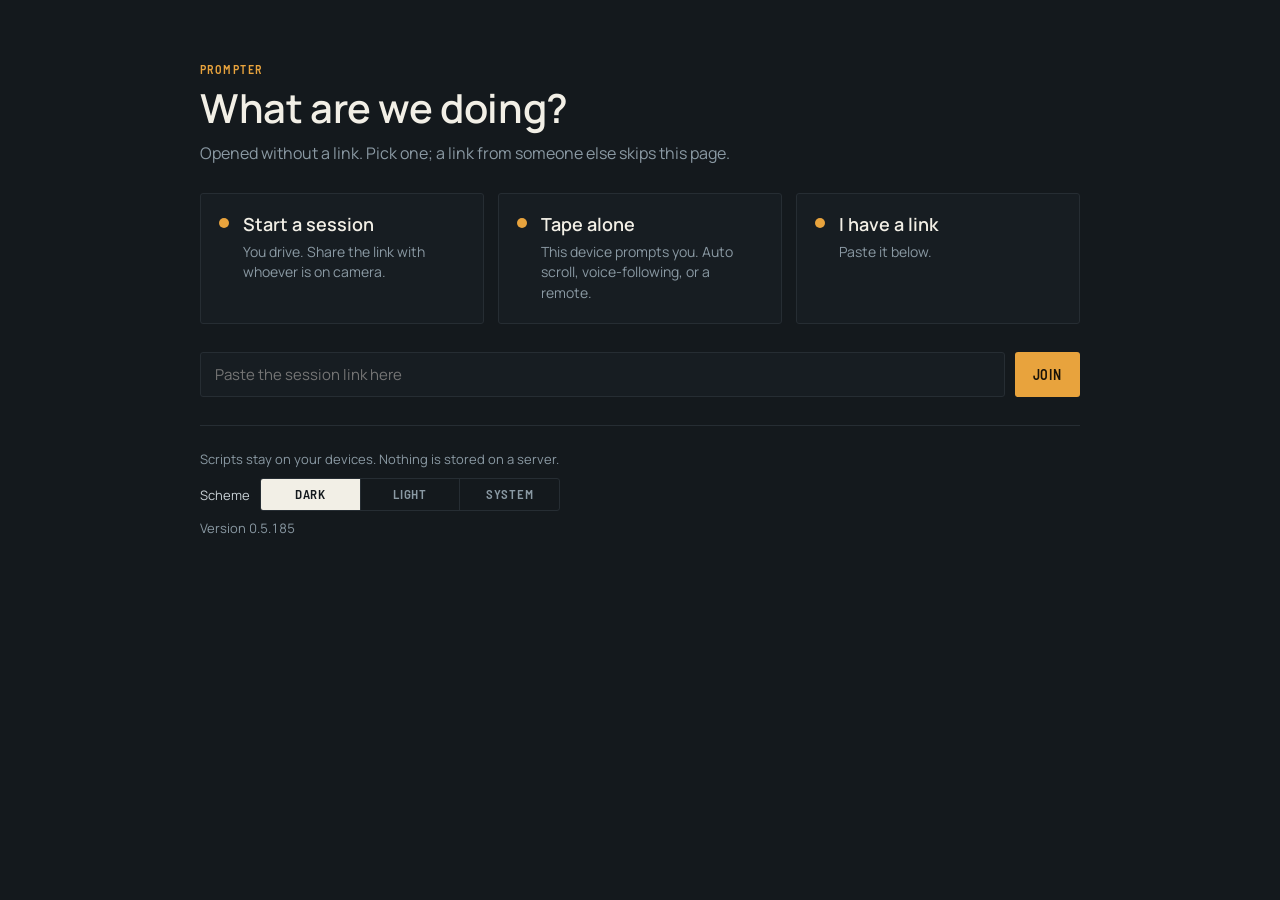
==== commit 0c6c80c9: "app 0.5.185 at 7cc4a53; site hash 596f8a3af1bd72b5b85b0d1dd4c4bc6b2ba0d7a749e9b87bdc4a276efa0c1b9b" ====
--- a/index.html
+++ b/index.html
@@ -12,12 +12,17 @@
   <meta name="mobile-web-app-capable" content="yes">
   <meta name="apple-mobile-web-app-status-bar-style" content="black-translucent">
   <meta name="apple-mobile-web-app-title" content="Prompter">
+  <!-- 146: the scheme the operator chose, applied before the first paint, with the page's ground following it in the stylesheet (verifier run 30, low 14); src/scheme.ts is the rule, this is its first application -->
+  <script>try{var s=localStorage.getItem('ui.scheme');document.documentElement.dataset.scheme=s==='light'||(s==='system'&&!matchMedia('(prefers-color-scheme: dark)').matches)?'light':'dark';var m=document.querySelector('meta[name=theme-color]');if(m)m.content=document.documentElement.dataset.scheme==='light'?'#e9e6df':'#14191d'}catch(e){document.documentElement.dataset.scheme='dark'}</script>
   <link rel="apple-touch-icon" href="./app-icon-192.png">
+  <!-- 162: Rob's ratified artwork (10 Oct 2026, Assets/): the disc for the tab and the taskbar; the name is not in it, so it ships before D6 -->
+  <link rel="icon" type="image/png" sizes="32x32" href="./app-icon-32.png">
+  <link rel="icon" type="image/png" sizes="48x48" href="./app-icon-48.png">
   <link rel="preconnect" href="https://fonts.googleapis.com">
   <link rel="preconnect" href="https://fonts.gstatic.com" crossorigin>
-  <link rel="stylesheet" href="https://fonts.googleapis.com/css2?family=Atkinson+Hyperlegible:wght@400;700&family=JetBrains+Mono:wght@400;500&family=Manrope:wght@400;500;600;700&display=swap">
-  <script type="module" crossorigin src="./assets/index-DO-VyBB2.js"></script>
-  <link rel="stylesheet" crossorigin href="./assets/index-D_xK_gEg.css">
+  <link rel="stylesheet" href="https://fonts.googleapis.com/css2?family=Atkinson+Hyperlegible:wght@400;700&family=JetBrains+Mono:wght@400;500&family=Manrope:wght@400;500;600;700&family=Barlow+Semi+Condensed:wght@500;600;700&display=swap">
+  <script type="module" crossorigin src="./assets/index-DJISIifv.js"></script>
+  <link rel="stylesheet" crossorigin href="./assets/index-6uKu_FVO.css">
 </head>
 <body>
   <div id="screens" class="screens" hidden></div>
@@ -27,6 +32,8 @@
     <div id="maskTop" class="mask mask-top" aria-hidden="true"></div>
     <div id="maskBottom" class="mask mask-bottom" aria-hidden="true"></div>
     <div id="readLine" class="readline" aria-hidden="true"></div>
+    <div id="tapeBeat" class="tape-beat" aria-hidden="true" hidden></div>
+    <div id="tapeCard" class="tape-card" role="status" hidden><span class="tape-card-word"></span><span class="tape-card-words"></span></div>
   </main>
   <aside id="hud" class="hud" aria-live="off" hidden></aside>
   <div id="installBar" class="installbar" hidden>
@@ -39,8 +46,19 @@
     <video id="talk" class="talkvideo" autoplay playsinline muted></video>
     <p class="talkhint" id="talkHint">Tap to return to the script</p>
   </div>
-  <div id="camIndicator" class="cam-indicator" hidden>CAMERA ON</div>
-  <video id="cam" class="cam" autoplay playsinline muted hidden></video>
+  <div id="camIndicator" class="cam-indicator" role="status" aria-label="Your camera is on" title="Your camera is on." hidden></div>
+  <div id="camWin" class="cam-win" role="dialog" aria-label="Performer camera" hidden>
+    <div id="camBar" class="cam-bar">
+      <span class="cam-title">Performer</span>
+      <button id="camTop" class="cam-btn" type="button" title="Keep this window over every other application." hidden>On top</button>
+      <button id="camFull" class="cam-btn" type="button" title="The whole screen, for a conversation between takes. Esc leaves it.">Full screen</button>
+      <button id="camReset" class="cam-btn" type="button" title="Back into the column, at the top of the right rail.">Reset</button>
+      <button id="camMin" class="cam-btn" type="button" title="Minimise to the bar." aria-label="Minimise">–</button>
+    </div>
+    <div id="camPic" class="cam-pic"><video id="cam" class="cam" autoplay playsinline muted></video></div>
+    <label class="control cam-keep" title="The window stays undocked between sessions: next time it arrives floating, where you left it and at this size."><input id="camKeep" type="checkbox"> Keep undocked</label>
+    <div class="cam-h cam-h-n" data-edge="n"></div><div class="cam-h cam-h-s" data-edge="s"></div><div class="cam-h cam-h-e" data-edge="e"></div><div class="cam-h cam-h-w" data-edge="w"></div><div class="cam-h cam-h-ne" data-edge="ne"></div><div class="cam-h cam-h-nw" data-edge="nw"></div><div class="cam-h cam-h-se" data-edge="se"></div><div class="cam-h cam-h-sw" data-edge="sw"></div>
+  </div>
   <audio id="far" autoplay></audio>
   <button id="unmute" class="soundbar soundbar-blocked" type="button" hidden>THE SOUND IS OFF. Tap here to hear the other end.</button>
   <button id="mutedBanner" class="soundbar soundbar-muted" type="button" hidden></button>
@@ -68,6 +86,7 @@
         <button class="seg" type="button" data-mute="speaker">Speaker</button>
       </div>
     </div>
+    <label class="audiopanel-row"><span class="control-head"><span class="control-label">Far voice</span><span class="fig" id="farLevelFig">100%</span></span><input id="farLevel" class="range" type="range" min="100" max="300" step="5" value="100" aria-label="Far voice level"><span class="note">At 100% it comes as it is. Above that the app adds to it, which can distort if the other end is already loud.</span></label>
     <label class="audiopanel-row"><span class="control-label">Microphone</span><select id="micSelect" class="field select" aria-label="Microphone"></select></label>
     <label class="audiopanel-row" id="camRow"><span class="control-label">Camera</span><select id="camSelect" class="field select" aria-label="Camera"></select></label>
     <p class="note" id="audioNote"></p>
--- a/assets/index-6uKu_FVO.css
+++ b/assets/index-6uKu_FVO.css
@@ -0,0 +1 @@
+:root{--bg: #000000;--text: #ffffff;--font-px: 60px;--line-px: 84px;--margin-px: 40px;--text-w-px: 920px;--word-spacing-px: 3px;--mask-opacity: .55;--accent: #e8a33d;--muted: #8a99a3;--panel: rgba(20, 25, 29, .88);--fail: #d8564b}[hidden]{display:none!important}:root[data-scheme=light] body{background:var(--ui-bg)}html,body{margin:0;height:100%;background:#000;overflow:hidden;-webkit-user-select:none;user-select:none;touch-action:none}.stage{position:fixed;inset:0}.stage.embedded{position:absolute;inset:0;border-radius:var(--r-s)}.stage{overflow:hidden;background:var(--bg);transform-origin:center;cursor:grab}.stage.dragging{cursor:grabbing}.column{position:absolute;top:0;left:var(--margin-px);width:var(--text-w-px);color:var(--text);font-family:Atkinson Hyperlegible,Segoe UI,Helvetica,Arial,sans-serif;font-weight:700;font-size:var(--font-px);word-spacing:var(--word-spacing-px);will-change:transform}.line .fb{-webkit-text-stroke:.045em currentColor}.line .fi{font-style:italic}.line .fu,.line .fs{text-decoration-skip-ink:none}.line .fu{text-decoration:underline;text-decoration-thickness:.06em;text-underline-offset:.12em}.line .fs{text-decoration:line-through;text-decoration-thickness:.06em}.line .fu.fs{text-decoration:underline line-through;text-decoration-thickness:.06em}.line .fsup,.line .fsub{font-size:.62em;position:relative}.line .fsup{top:-.55em}.line .fsub{top:.25em}.fmtbar{display:grid;grid-template-columns:repeat(6,minmax(0,1fr));align-items:center;gap:6px;max-width:420px}.fmtbar>.fmt{min-width:0;padding:0}.fmtbar>.fmt-clear{grid-column:span 2}.fmtbar.compact{grid-template-columns:repeat(6,minmax(0,1fr))}.fmt{min-width:38px;height:34px;padding:0 10px;border:1px solid var(--ui-line);border-radius:var(--r-s);background:var(--ui-quiet);color:var(--ui-ink);font:600 14px/1 var(--sans);cursor:pointer}.fmt:hover,.fmt:focus-visible{filter:brightness(1.2);outline:none}.fmt.on{background:var(--ui-ink);color:var(--ui-bg);border-color:var(--ui-ink)}.fmt.armed{background:var(--fail);color:#fff;border-color:var(--fail)}.fmt-hint.warn{color:var(--fail);font-weight:600}.fmt:disabled{opacity:.35;cursor:default;filter:none}.fmt-step{font-size:18px;min-width:32px;padding:0 6px}.fmt-word{padding:0 8px}.fmt-b{font-weight:800}.fmt-i{font-style:italic}.fmt-u{text-decoration:underline}.fmt-s{text-decoration:line-through}.fmt-colours{position:relative;display:flex;grid-column:span 2}.fmt-held{flex:1;min-width:0;padding:0;border-radius:var(--r-s) 0 0 var(--r-s);box-shadow:inset 0 -5px 0 var(--held, #ffcc00)}.fmt-open{min-width:26px;padding:0 6px;border-left:0;border-radius:0 var(--r-s) var(--r-s) 0}.fmt-palette{position:absolute;top:40px;left:0;z-index:5;display:grid;grid-template-columns:repeat(6,30px);gap:6px;padding:10px;border:1px solid var(--ui-line);border-radius:var(--r);background:var(--ui-panel2);box-shadow:0 8px 24px #00000080}.fmt-palette[hidden]{display:none}.fmt-palette.right{left:auto;right:0}.fmt-pick{padding:0 10px;box-shadow:inset 0 -5px 0 var(--held, #ffffff);white-space:nowrap}.colourpicks{position:relative;display:grid;grid-template-columns:1fr 1fr;gap:6px;max-width:420px}.colourpicks .fmt-colours{display:block;position:static;grid-column:auto}.colourpicks .fmt-pick{width:100%}.colourpicks .fmt-palette,.colourpicks .fmt-palette.right{left:0;right:auto;top:calc(100% + 6px)}.fmt-swatch{min-width:0;width:30px;height:30px;padding:0;border-radius:var(--r-s)}.fmt-swatch:hover,.fmt-swatch:focus-visible{outline:2px solid var(--ui-ink);outline-offset:1px;filter:none}.fmt-wide{grid-column:1 / -1;display:flex;align-items:center;justify-content:center;box-sizing:border-box}.fmt-picker{flex-direction:column;align-items:stretch;gap:8px}.fmt-picker[hidden]{display:none}.fmt-field{height:120px;border-radius:var(--r-s);cursor:crosshair;touch-action:none;background:linear-gradient(to top,#000,#0000),linear-gradient(to right,#fff,hsl(var(--hue, 45),100%,50%))}.fmt-hue{width:100%;height:14px;margin:0;border-radius:7px;appearance:none;-webkit-appearance:none;background:linear-gradient(to right,red,#ff0,#0f0,#0ff,#00f,#f0f,red);cursor:pointer}.fmt-hue::-webkit-slider-thumb{-webkit-appearance:none;width:14px;height:18px;border-radius:var(--r-xs);border:2px solid var(--ui-bg);background:var(--ui-ink)}.fmt-hue::-moz-range-thumb{width:12px;height:16px;border-radius:var(--r-xs);border:2px solid var(--ui-bg);background:var(--ui-ink)}.fmt-hexrow{display:flex;align-items:center;gap:6px}.fmt-hex{flex:1;min-width:0;height:28px;box-sizing:border-box;padding:0 6px;border:1px solid var(--ui-line);border-radius:var(--r-s);background:var(--ui-bg);color:var(--ui-ink);font:12px/1 var(--display)}.fmt-hex.bad{border-color:var(--fail)}.fmt-hexrow .fmt{height:28px;min-width:0;font-size:12px}.fmt-readout{font:12px/1 var(--display);color:var(--muted);padding-left:22px;position:relative;min-width:76px}.fmt-readout:before{content:"";position:absolute;left:0;top:-2px;width:16px;height:16px;border-radius:var(--r-xs);background:var(--shown, #ffcc00)}.name-row{display:flex;gap:8px}.name-row .field{flex:1;min-width:0;margin:0}.fmt-hint{grid-column:1 / -1;font-size:12px;color:var(--muted)}.fmt-hint:empty{display:none}.line.dim{opacity:.38}body.quiet{cursor:none}.hud,.reportbtn,.audiobtn,.leavebtn,.fsbtn{transition:opacity .35s}body.quiet .hud,body.quiet .reportbtn,body.quiet .audiobtn,body.quiet .leavebtn,body.quiet .fsbtn,body.quiet .fshint,body.quiet .help-pill.help-performer{opacity:0;pointer-events:none}.line{position:absolute;left:0;right:0;height:var(--line-px);line-height:var(--line-px);white-space:nowrap;overflow:visible}.line.stretch{text-align-last:justify}.mask{position:absolute;left:0;right:0;background:var(--bg);opacity:var(--mask-opacity);pointer-events:none}.mask-top{top:0}.mask-bottom{bottom:0}.readline{position:absolute;left:0;right:0;height:2px;background:#e8a33d99;pointer-events:none}.tape-card{position:absolute;inset:0;z-index:3;display:flex;flex-direction:column;align-items:center;justify-content:center;gap:.6em;background:#0d1114eb;color:#f2efe6;font-family:var(--display);font-weight:700;letter-spacing:.3em;text-indent:.3em;pointer-events:none}.tape-card[data-card=rolling]{color:#d8564b}.tape-card[data-card=standby]{color:#e8a33d}.tape-card-words{font-size:.45em;letter-spacing:.12em;text-indent:.12em;color:#f2efe6}.tape-card-words:empty{display:none}.tape-beat{position:absolute;left:0;right:0;z-index:3;transform:translateY(-50%);text-align:center;font-family:Atkinson Hyperlegible,Segoe UI,Helvetica,Arial,sans-serif;font-weight:700;line-height:1;color:#e8a33d;text-shadow:0 0 .25em rgba(0,0,0,.9);pointer-events:none}.tape-card[hidden],.tape-beat[hidden]{display:none}.readline:before,.readline:after{content:"";position:absolute;top:-8px;width:0;height:0;border-top:9px solid transparent;border-bottom:9px solid transparent}.readline:before{left:10px;border-left:14px solid var(--accent)}.readline:after{right:10px;border-right:14px solid var(--accent)}.hud{position:fixed;top:12px;right:12px;max-width:min(46vw,520px);padding:8px 10px;border-radius:var(--r-s);background:var(--panel);color:var(--muted);font:12px/1.5 var(--display);font-variant-numeric:tabular-nums;white-space:pre-wrap;cursor:pointer}.hud b{color:var(--ui-ink);font-weight:500}.hud i{color:var(--accent);font-style:normal}.screens{position:fixed;inset:0;padding-top:var(--installbar-h, 0px);overflow:auto;background:var(--ui-bg);color:var(--ui-ink);font-family:var(--sans);-webkit-user-select:text;user-select:text;touch-action:auto}.screen{max-width:880px;margin:0 auto;padding:clamp(28px,7vh,72px) clamp(20px,5vw,48px) 40px;display:flex;flex-direction:column;gap:28px}.screen-head{display:flex;flex-direction:column;gap:10px}.eyebrow{font:600 12px/1 var(--display);letter-spacing:.12em;text-transform:uppercase;color:var(--accent)}.screen-title{margin:0;font-size:clamp(26px,4.2vw,40px);font-weight:600;line-height:1.15;letter-spacing:-.01em;text-wrap:balance}.screen-sub{margin:0;max-width:60ch;font-size:16px;line-height:1.5;color:var(--muted)}.cards{display:grid;grid-template-columns:repeat(auto-fit,minmax(230px,1fr));gap:14px}.card{display:flex;gap:14px;align-items:flex-start;text-align:left;padding:18px 18px 20px;border-radius:var(--r-l);border:1px solid var(--ui-line);background:var(--ui-panel);color:inherit;font:inherit;cursor:pointer;transition:border-color .12s ease,background .12s ease}.card:hover,.card:focus-visible{border-color:var(--accent);background:var(--ui-panel2);outline:none}.card-mark{flex:0 0 10px;width:10px;height:10px;margin-top:6px;border-radius:50%;background:var(--accent)}.card-text{display:flex;flex-direction:column;gap:6px}.card-title{font-size:18px;font-weight:600}.card-body{font-size:14px;line-height:1.45;color:var(--muted)}.linkrow{display:flex;gap:10px;align-items:stretch}.shelf{display:flex;gap:10px;align-items:center;flex-wrap:wrap;padding:12px 14px;border-radius:var(--r);border:1px solid var(--ui-line);background:var(--ui-panel)}.shelf-words{flex:1;min-width:220px;font-size:14px;line-height:1.4}.field{flex:1;min-width:0;padding:12px 14px;border-radius:var(--r);border:1px solid var(--ui-line);background:var(--ui-panel);color:var(--ui-ink);font:15px/1.3 var(--sans)}.field:focus{outline:none;border-color:var(--accent)}.field-mono{font-family:var(--display);font-size:14px}.field-error{margin:-14px 0 0;font-size:14px;color:var(--fail, #d8564b)}.btn{padding:12px 18px;border:0;border-radius:var(--r);font:600 15px/1 var(--sans);cursor:pointer;white-space:nowrap}button.pressed{background:var(--ui-ink)!important;color:var(--ui-bg)!important;transition:none}.btn-accent{background:var(--accent);color:var(--accent-ink)}.btn-big{align-self:flex-start;padding:16px 26px;font-size:17px;background:var(--accent);color:var(--accent-ink)}.btn:hover,.btn:focus-visible{filter:brightness(1.08);outline:none}.update-bar{display:flex;flex-wrap:wrap;align-items:center;justify-content:space-between;gap:12px;padding:12px 14px;border:1px solid var(--accent);border-radius:var(--r);font-size:15px}.screen-foot{margin-top:auto;padding-top:24px;font-size:13px;color:var(--muted);border-top:1px solid var(--ui-line)}.screen-version{display:block;margin-top:8px;font-size:13px;color:var(--muted);font-variant-numeric:tabular-nums}.room-host{position:fixed;inset:0;top:var(--soundbar-h, 0px);overflow:hidden;background:var(--ui-bg);color:var(--ui-ink);font-family:var(--sans);-webkit-user-select:text;user-select:text;touch-action:auto}.room{display:grid;grid-template-rows:auto 1fr;height:100%}.room-top{display:flex;align-items:center;gap:4px 14px;min-height:52px;padding:0 16px;border-bottom:1px solid var(--ui-line);background:var(--ui-panel)}@media(max-width:1460px){.room-top{flex-wrap:wrap}}.room-brand{display:flex;align-items:center;gap:10px;font-weight:600}.room-brand .dot{width:8px;height:8px;border-radius:50%;background:var(--accent)}.room-spacer{flex:1}.room-link{display:flex;align-items:center;gap:8px;min-width:0}.room-brand{white-space:nowrap}.room-link .field{width:140px;min-width:60px;flex:0 1 140px;margin:0;padding:7px 10px;font-size:12px}.room-link .btn{padding:8px 12px;font-size:13px}.room-stats{display:flex;align-items:center;gap:12px;margin-left:auto}.stat{display:flex;flex-direction:column;align-items:flex-end;gap:2px;white-space:nowrap}.stat-label{font:600 var(--label-size)/1 var(--display);letter-spacing:var(--title-tracking);text-transform:uppercase;color:var(--muted)}.fig{font-family:var(--display);font-variant-numeric:tabular-nums;font-feature-settings:"tnum";font-size:var(--fig-size);font-weight:500;color:var(--ui-ink)}.fig.under{color:var(--ok)}.fig.over{color:var(--fail);font-weight:600}.field-time{flex:0 0 auto;width:auto;padding:5px 8px;font:13px var(--display)}.pill{padding:5px 9px;border-radius:999px;font:600 11px/1 var(--display);letter-spacing:.08em}.pill-muted{background:var(--ui-quiet);color:var(--muted)}.pill-good{background:#5fb08c2e;color:var(--ok)}.room-body{display:grid;grid-template-columns:300px 1fr 320px;min-height:0}.room.left-collapsed .room-body{grid-template-columns:36px 1fr 320px}.room.right-collapsed .room-body{grid-template-columns:300px 1fr 36px}.room.left-collapsed.right-collapsed .room-body{grid-template-columns:36px 1fr 36px}.rail{position:relative;min-height:0;overflow:hidden;display:flex;flex-direction:column;padding-top:40px;background:var(--ui-panel);border-right:1px solid var(--ui-line)}.rail-right{border-right:0;border-left:1px solid var(--ui-line)}.rail-inner{flex:1 1 auto;min-height:0;overflow-y:auto;overflow-x:hidden;padding:0 16px 24px;display:flex;flex-direction:column;gap:var(--gap-sec)}.rail.collapsed .rail-inner{display:none}.collapser{position:absolute;top:8px;right:6px;z-index:2;width:24px;height:24px;border:0;border-radius:var(--r-s);background:var(--ui-quiet);color:var(--muted);font-size:16px;line-height:1;cursor:pointer}.rail-right .collapser{right:auto;left:6px}.rail-section{display:flex;flex-direction:column;gap:var(--gap-in)}.ws-bar{display:flex;align-items:center;gap:8px}.ws-seg{flex:none}.ws-seg .seg{flex:none;padding:6px 10px}.ws-menu-btn{display:inline-flex;align-items:center;gap:6px;padding:7px 10px;font-size:12px}.ws-menu-btn .tri{width:10px;height:10px;transform:rotate(90deg)}.ws-menu-btn.custom:after{content:"";width:6px;height:6px;border-radius:50%;background:var(--accent)}.ws-row{display:flex;align-items:center;gap:8px;padding:6px 10px;border-radius:var(--r-s);font:13px/1.3 var(--sans);color:var(--ui-ink);cursor:pointer}.ws-row:hover{background:var(--ui-quiet)}.ws-row.soon{color:var(--ui-dim);cursor:default}.ws-row.soon:hover{background:transparent}.ws-menu hr{border:0;border-top:1px solid var(--ui-line);margin:4px 0}.ws-menu button:disabled{color:var(--ui-dim);cursor:default}.rail-grip{padding:0 6px 0 0;border:0;background:transparent;color:var(--muted);font:600 14px/1 var(--sans);letter-spacing:-2px;cursor:grab;touch-action:none;user-select:none;-webkit-user-select:none}.rail-grip:hover,.rail-grip:focus-visible{color:var(--ui-ink);outline:none}.rail-grip:active{cursor:grabbing}.rail-section.dragging{opacity:.45}.rail-ghost{position:fixed;z-index:60;padding:6px 10px;border:1px solid var(--accent);border-radius:var(--r-s);background:var(--ui-panel2);color:var(--ui-ink);font:600 11px/1 var(--display);letter-spacing:.12em;pointer-events:none;box-shadow:0 8px 24px #00000080}.rail-fold{display:inline-flex;align-items:center;gap:6px;padding:0;border:0;background:transparent;color:inherit;font:inherit;letter-spacing:inherit;text-transform:inherit;cursor:pointer}.rail-fold .tri{width:10px;height:10px;flex:none;transition:transform .12s}.rail-section:not(.folded) .rail-fold .tri{transform:rotate(90deg)}.rail-fold:hover,.rail-fold:focus-visible{color:var(--ui-ink);outline:none}.rail-section.folded>:not(.rail-head):not(.rail-title){display:none}.rail-section.folded .rail-reset{display:none}.rail-head{display:flex;align-items:center;justify-content:space-between;gap:10px}.rail-reset{padding:3px 8px;border:1px solid var(--ui-line);border-radius:var(--r-s);background:transparent;color:var(--muted);font:600 10px/1 var(--display);letter-spacing:.08em;text-transform:uppercase;cursor:pointer}.rail-reset:hover,.rail-reset:focus-visible{color:var(--ui-ink);border-color:var(--muted);outline:none}.rail-title{margin:0;font:var(--title-weight) var(--title-size)/1 var(--display);letter-spacing:var(--title-tracking);text-transform:uppercase;color:var(--ui-label)}.roll{padding:18px;border:0;border-radius:var(--r-l);background:var(--accent);color:var(--accent-ink);font:700 20px/1 var(--sans);letter-spacing:.06em;cursor:pointer}.roll.rolling{background:#d8564b;color:#fff}.btn-row{display:flex;gap:var(--gap-btn)}.btn-row .btn{flex:1}.btn-row.wrap{flex-wrap:wrap}.btn-row.wrap .btn{flex:1 1 40%}.btn-quiet{background:var(--ui-quiet);color:var(--ui-ink)}.btn-cut{background:var(--fail, #d8564b);color:#fff}.btn-cut:disabled,.btn-accent:disabled{opacity:.35;cursor:default}.btn-quiet.on{background:var(--ui-ink);color:var(--ui-bg)}.segment{display:flex;border:1px solid var(--ui-line);border-radius:var(--r);overflow:hidden}.seg{flex:1;padding:9px 6px;border:0;background:transparent;color:var(--muted);font:600 12px/1 var(--sans);cursor:pointer}.seg+.seg{border-left:1px solid var(--ui-line)}.seg.on{background:var(--ui-ink);color:var(--ui-bg)}.seg:focus-visible{outline:none;box-shadow:inset 0 0 0 2px var(--ui-ink)}.seg.on:focus-visible{box-shadow:inset 0 0 0 2px var(--ui-bg)}.seg:disabled{color:var(--ui-dim);cursor:default}.control{display:flex;flex-direction:column;gap:6px}.control-head,.figrow{display:flex;justify-content:space-between;align-items:baseline;gap:10px}.control-label{font-size:13px;color:var(--ui-label)}.range{width:100%;accent-color:var(--accent)}.meter{height:8px;border-radius:var(--r-xs);background:var(--ui-quiet);overflow:hidden}.meter-bar{height:100%;width:0;border-radius:var(--r-xs);background:var(--ok);transition:width .1s linear}.meter-bar.meter-hot{background:#d8564b}.swatches{display:grid;grid-template-columns:repeat(6,minmax(0,1fr));gap:6px;max-width:420px}.swatch-wrap{position:relative;display:block}.swatch-x{position:absolute;top:-7px;right:-7px;width:18px;height:18px;padding:0;border:1px solid var(--ui-bg);border-radius:50%;background:var(--ui-ink);color:var(--ui-bg);font:700 13px/1 var(--sans);cursor:pointer;opacity:0;transition:opacity .15s}.swatch-x[hidden]{display:none}.swatch-wrap:hover .swatch-x,.swatch-x:focus-visible{opacity:1}.swatch-x:hover{background:var(--fail);color:#fff}@media(hover:none){.swatch-x{opacity:1}}.swatch.on{outline:2px solid var(--accent);outline-offset:2px}.swatch-plus{color:var(--ui-ink);border-color:var(--accent);cursor:pointer;font-size:18px}.swatch-empty{background:transparent;border-style:dashed;cursor:default}.swatch{width:100%;height:34px;padding:0;border:1px solid var(--ui-line);border-radius:var(--r-s);font:700 13px/1 Atkinson Hyperlegible,sans-serif;cursor:pointer}.note{margin:0;font-size:12px;line-height:1.5;color:var(--muted)}.note[data-light=amber]{color:var(--accent)}.note[data-light=red]{color:var(--fail)}.toggle{padding:7px 10px;border:1px solid var(--ui-line);border-radius:var(--r);background:transparent;color:var(--muted);font:600 12px/1 var(--sans);cursor:pointer}.toggle.on{border-color:#d8564b;color:#fff;background:#d8564b40}.stat-row{flex-direction:row;align-items:center;gap:8px}.centre{display:flex;flex-direction:column;min-width:0;min-height:0;padding:14px 18px;gap:10px}.centre-head{display:flex;align-items:center;gap:16px}.centre-head .segment{margin-left:auto;flex:0 0 auto}.centre-head .seg{padding:9px 14px}.centre-peers{font-size:13px;color:var(--muted)}.centre-device{color:var(--accent)}.frame-wrap{flex:1;min-height:0;display:flex;align-items:flex-start;justify-content:center}.roll-pane{display:flex;flex-direction:column;align-items:stretch;max-width:100%;max-height:100%}.frame{position:relative;flex:0 0 auto;width:320px;height:180px;background:#000;border:1px solid var(--ui-line);border-radius:var(--r-s);overflow:visible;clip-path:inset(0 0 calc(-1 * var(--ahead-px, 0px)) 0 round 6px);box-sizing:border-box}.stage.embedded{overflow:visible}.ahead{position:relative;height:var(--ahead-px, 0px);flex:0 0 auto;background:var(--ui-veil-soft);border-top:1px dashed var(--accent);box-shadow:inset 4px 0 0 var(--accent);pointer-events:none}.ahead[hidden]{display:none}.ahead-edge{display:flex;align-items:center;gap:10px;padding:5px 10px;cursor:ns-resize;color:var(--muted);font:600 11px/1 var(--display);letter-spacing:.1em;text-transform:uppercase;background:var(--ui-deep);border:1px solid var(--ui-line);border-top:0;border-radius:0 0 var(--r-s) var(--r-s);user-select:none;touch-action:none}.ahead-edge[hidden]{display:none}.ahead-edge .pill{flex:1;height:4px;border-radius:2px;background:var(--ui-line)}.ahead-edge .btn{padding:4px 8px;font-size:11px}.centre-status{flex:1 1 0;min-width:0;margin-left:auto;text-align:right;white-space:nowrap;overflow:hidden;text-overflow:ellipsis}.centre-confirm{display:flex;align-items:center;gap:10px;padding:10px 14px;border:1px solid var(--accent);border-radius:var(--r);background:var(--ui-panel2)}.centre-confirm .confirm-q{font-weight:600;margin-right:auto}.centre-confirm .btn{padding:8px 14px;font-size:13px}.centre-confirm[hidden]{display:none}.tape-word[data-light=red]{color:var(--fail);font-weight:600}.scene-offer{align-self:flex-start;max-width:100%;overflow:hidden;text-overflow:ellipsis;white-space:nowrap}.take-line{display:flex;align-items:baseline;gap:8px;font:600 15px/1 var(--sans);color:var(--ui-ink)}.btn-small{padding:6px 10px;font-size:12px}.take-log{display:flex;flex-direction:column;gap:4px}.take-log.rail-list{position:relative;overflow:auto;resize:vertical;min-height:36px}.take-log.full .take-row{grid-template-columns:auto 1fr auto auto auto}.take-rm{border:1px solid var(--ui-line);background:transparent;color:var(--muted);border-radius:var(--r-xs);cursor:pointer;font:600 11px/1 var(--sans);padding:4px 7px}.take-rm.armed{background:var(--fail);color:#fff;border-color:var(--fail)}.vbox-wide{width:min(94vw,760px)}.vbox-btns{display:flex;gap:8px;flex-wrap:wrap;justify-content:flex-end}.take-row{display:grid;grid-template-columns:auto 1fr auto auto;gap:6px 8px;align-items:center;padding:6px 8px;border:1px solid var(--ui-line);border-radius:var(--r-s);font-size:12px}.take-row.live{border-color:var(--fail)}.take-row.circled{border-color:var(--ok)}.take-n{font-weight:700;white-space:nowrap}.take-words{color:var(--ui-label);overflow:hidden;text-overflow:ellipsis;white-space:nowrap}.take-when{color:var(--muted);white-space:nowrap;font-variant-numeric:tabular-nums}.take-mark{border:1px solid var(--ui-line);background:transparent;color:var(--muted);border-radius:var(--r-xs);cursor:pointer;font-size:13px;line-height:1;padding:2px 6px}.take-row.circled .take-mark{background:var(--ok);color:var(--ui-bg);border-color:var(--ok)}.take-mark:disabled{cursor:default;opacity:.5}.take-note{grid-column:1 / -1;font-size:12px;padding:5px 8px}.take-lines{grid-column:1 / -1;font-size:11px;color:var(--muted);font-variant-numeric:tabular-nums}.centre-foot{display:flex;flex-wrap:wrap;align-items:center;gap:8px 10px}.centre-hint{white-space:nowrap}.centre-foot .btn{padding:8px 14px;font-size:13px}.centre-foot .segment{flex:0 0 auto}.centre-foot .seg{padding:7px 12px;font-size:13px;white-space:nowrap}.script{box-sizing:border-box;width:100%;min-height:240px;resize:vertical;padding:10px 12px;border:1px solid var(--ui-line);border-radius:var(--r);background:var(--ui-bg);color:var(--ui-ink);font:14px/1.5 var(--sans)}.script:focus{outline:none;border-color:var(--accent)}.script.rich{white-space:pre-wrap;overflow-wrap:break-word;overflow:auto;max-height:70vh;resize:vertical;cursor:text}.script.rich>div{min-height:1.5em}.script.rich .f-b{font-weight:700}.script.rich .f-i{font-style:italic}.script.rich .f-u{text-decoration:underline}.script.rich .f-s{text-decoration:line-through}.script.rich .f-u.f-s{text-decoration:underline line-through}.script.rich .f-sup{vertical-align:super;font-size:.75em}.script.rich .f-sub{vertical-align:sub;font-size:.75em}.editor-strip{display:flex;align-items:center;justify-content:space-between;margin:8px 0 6px;padding:4px 6px 4px 10px;border:1px solid var(--ui-line);border-radius:var(--r);background:var(--ui-deep)}.editor-strip-word{margin:0}.editor-strip-open{width:34px;height:28px;padding:0;display:flex;align-items:center;justify-content:center}.editor-strip-open:disabled{opacity:.4;cursor:default}.ico{width:15px;height:15px;fill:none;stroke:currentColor;stroke-width:2;stroke-linecap:round;stroke-linejoin:round}.fed-back{position:fixed;inset:0;z-index:30;background:var(--ui-veil)}.fed-back[hidden]{display:none}.fed{position:fixed;box-sizing:border-box;display:flex;flex-direction:column;background:var(--ui-panel2);border:1px solid var(--ui-line);border-radius:var(--r-l);box-shadow:0 14px 48px #000000a6}.fed-title{display:flex;align-items:center;gap:8px;padding:8px 10px;border-bottom:1px solid var(--ui-line);cursor:move;user-select:none;-webkit-user-select:none;touch-action:none}.fed-grip{color:var(--muted);font-size:16px;letter-spacing:-2px}.fed-name{flex:1;margin:0}.fed-saved{font:12px/1 var(--sans);color:var(--muted);margin-right:2px}.fed-saved.kept{color:var(--ok)}.fed-btn{padding:5px 8px;font-size:11px}.fed-x{font-size:14px;padding:3px 9px}.fed-main{flex:1;display:flex;flex-direction:column;min-height:0;padding:10px 16px 16px;gap:8px}.fed-main .fmtbar{max-width:none;grid-template-columns:repeat(auto-fill,minmax(40px,max-content))}.fed-main .script.rich{flex:1;max-height:none;min-height:0;resize:none;font-size:17px}.fed:fullscreen{left:0!important;top:0!important;width:100vw!important;height:100vh!important;border:0;border-radius:0}.fed:fullscreen .fed-h{display:none}.fed-h{position:absolute;z-index:2;touch-action:none}.fed-h-n,.fed-h-s{left:10px;right:10px;height:7px;cursor:ns-resize}.fed-h-n{top:-3px}.fed-h-s{bottom:-3px}.fed-h-e,.fed-h-w{top:10px;bottom:10px;width:7px;cursor:ew-resize}.fed-h-e{right:-3px}.fed-h-w{left:-3px}.fed-h-ne,.fed-h-nw,.fed-h-se,.fed-h-sw{width:14px;height:14px}.fed-h-ne{top:-3px;right:-3px;cursor:nesw-resize}.fed-h-nw{top:-3px;left:-3px;cursor:nwse-resize}.fed-h-se{bottom:-3px;right:-3px;cursor:nwse-resize}.fed-h-sw{bottom:-3px;left:-3px;cursor:nesw-resize}.fed-h:after{content:"";position:absolute;inset:2px;border-radius:3px;background:var(--accent);opacity:0;transition:opacity .12s}.fed-h:hover:after,.fed-h.live:after{opacity:.9}@media(max-width:980px){.room{grid-template-rows:auto 1fr}.room-top{flex-wrap:wrap;height:auto;padding:10px 12px}.room-body,.room.left-collapsed .room-body,.room.right-collapsed .room-body,.room.left-collapsed.right-collapsed .room-body{grid-template-columns:1fr;grid-template-rows:auto auto auto;overflow-y:auto}.rail{border:0;border-top:1px solid var(--ui-line);min-height:auto;overflow:visible}.rail-inner{flex:none;overflow:visible}.centre{order:-1}.frame-wrap{min-height:40vh}}.fsbtn{position:fixed;right:96px;bottom:12px;background:var(--panel);color:var(--ui-ink);border:1px solid #e8a33d}.leavebtn{position:fixed;right:12px;bottom:12px;background:var(--panel);color:var(--muted);border:1px solid rgba(138,153,163,.4)}.leavebtn.armed{color:#fff;border-color:#d8564b;background:#d8564b59}.audiobtn{position:fixed;left:130px;bottom:12px;background:var(--panel);color:var(--muted);border:1px solid rgba(138,153,163,.4)}.audiopanel{position:fixed;left:12px;bottom:56px;width:min(92vw,360px);padding:14px;border-radius:var(--r-l);background:var(--ui-panel);border:1px solid var(--ui-line);color:var(--ui-ink);font-family:var(--sans);display:flex;flex-direction:column;gap:12px;-webkit-user-select:text;user-select:text;touch-action:auto;z-index:5}.audiopanel-row{display:flex;flex-direction:column;gap:6px}.audiopanel{box-sizing:border-box;max-height:calc(100vh - 56px - 12px - var(--soundbar-h, 0px));max-height:calc(100dvh - 56px - 12px - var(--soundbar-h, 0px));overflow-y:auto;overscroll-behavior:contain}@media(max-height:480px){.audiopanel{width:min(94vw,680px);display:grid;grid-template-columns:1fr 1fr;align-items:start}}.select{appearance:auto}.sheet{position:fixed;left:0;right:0;bottom:0;padding:14px 16px calc(14px + env(safe-area-inset-bottom));display:flex;flex-direction:column;gap:12px;background:var(--ui-panel-glass);border-top:1px solid var(--ui-line);color:var(--ui-ink);font-family:var(--sans);-webkit-user-select:none;user-select:none;touch-action:auto;z-index:6}.sheet-row{display:flex;flex-direction:column;gap:6px}.sheet-top{flex-direction:row;align-items:center;gap:12px}.sheet-play{flex:1;padding:16px;border:0;border-radius:var(--r-l);background:var(--accent);color:var(--accent-ink);font:700 18px/1 var(--sans);letter-spacing:.06em}.sheet-play.rolling{background:#d8564b;color:#fff}.sheet-btn{padding:14px 16px;border:1px solid var(--ui-line);border-radius:var(--r-l);background:var(--ui-quiet);color:var(--ui-ink);font:600 14px/1 var(--sans)}.sheet-btn.on{background:var(--ui-ink);color:var(--ui-bg)}.sheet-line{min-width:70px;text-align:right}.sheet-head{display:flex;justify-content:space-between}.sheet-label{font-size:13px;color:var(--ui-label)}.sheet-range{width:100%;accent-color:var(--accent);height:28px}.sheet-toggles{flex-direction:row}.sheet-toggles .sheet-btn{flex:1}.sheet-speed .sheet-range{height:36px}.sheet-editor{position:fixed;inset:0;z-index:8;display:flex;flex-direction:column;gap:12px;padding:calc(16px + env(safe-area-inset-top)) 16px calc(16px + env(safe-area-inset-bottom));background:var(--ui-bg);color:var(--ui-ink);font-family:var(--sans);touch-action:auto}.sheet-editor[hidden]{display:none}.sheet-editor-title{margin:0;font:600 18px/1.2 var(--sans)}.sheet-editor-area{flex:1;min-height:0;resize:none;font-size:16px;-webkit-user-select:text;user-select:text}.sheet-editor-row{display:flex;gap:12px}.sheet-editor-row .sheet-play{flex:1}.cam-win{position:fixed;left:24px;top:80px;width:320px;box-sizing:border-box;z-index:30;display:flex;flex-direction:column;background:var(--ui-deep);border:1px solid var(--ui-line);border-radius:var(--r);box-shadow:0 10px 30px #0009;user-select:none;touch-action:none}.cam-win .cam-bar,.cam-win .cam-pic{overflow:hidden}.cam-win .cam-pic{border-radius:0 0 var(--r) var(--r)}.cam-win:not(.docked){z-index:34}.cam-win[hidden],.cam-win.min .cam-pic,.cam-win.min .cam-keep{display:none}.cam-win.docked{position:static;width:100%!important;left:auto;top:auto;box-shadow:none;z-index:auto}.cam-win.docked .cam-bar{cursor:grab}.cam-win.docked .cam-h,.cam-win.docked .cam-keep,.cam-win.docked #camReset{display:none}.cam-keep{display:flex;align-items:center;gap:8px;padding:6px 10px;border-top:1px solid var(--ui-line);font-size:12px;color:var(--muted);cursor:pointer}.cam-h{position:absolute;z-index:2;touch-action:none}.cam-h-n,.cam-h-s{left:10px;right:10px;height:7px;cursor:ns-resize}.cam-h-n{top:-3px}.cam-h-s{bottom:-3px}.cam-h-e,.cam-h-w{top:10px;bottom:10px;width:7px;cursor:ew-resize}.cam-h-e{right:-3px}.cam-h-w{left:-3px}.cam-h-ne,.cam-h-nw,.cam-h-se,.cam-h-sw{width:14px;height:14px}.cam-h-ne{top:-3px;right:-3px;cursor:nesw-resize}.cam-h-nw{top:-3px;left:-3px;cursor:nwse-resize}.cam-h-se{bottom:-3px;right:-3px;cursor:nwse-resize}.cam-h-sw{bottom:-3px;left:-3px;cursor:nesw-resize}.cam-h:after{content:"";position:absolute;inset:2px;border-radius:3px;background:var(--accent);opacity:0;transition:opacity .12s}.cam-h:hover:after,.cam-h.live:after{opacity:.9}.cam-win:fullscreen .cam-h,.cam-win:fullscreen .cam-keep{display:none}.rail-marker{position:absolute;left:16px;right:16px;height:3px;border-radius:2px;background:var(--accent);box-shadow:0 0 0 3px #e8a33d40;display:none;pointer-events:none;z-index:3}.rail-marker.on{display:block}.cam-bar{display:flex;flex-wrap:wrap;align-items:center;gap:6px;padding:6px 8px;min-height:34px;cursor:move;border-bottom:1px solid var(--ui-line)}.cam-title{flex:1 1 auto;font:600 11px/1 var(--display);letter-spacing:.12em;color:var(--muted);text-transform:uppercase}.cam-btn{border:1px solid var(--ui-line);border-radius:var(--r-xs);background:var(--ui-quiet);color:var(--ui-ink);font:600 11px/1 var(--sans);padding:5px 7px;cursor:pointer;white-space:nowrap}.cam-btn.on{background:var(--accent);color:var(--ui-bg);border-color:var(--accent)}.cam-pic{position:relative;aspect-ratio:16 / 9;background:#000;flex:1 1 auto;min-height:0}.cam{position:absolute;inset:0;width:100%;height:100%;object-fit:contain;background:#000}.cam-grip-retired{position:absolute;right:2px;bottom:2px;width:14px;height:14px;cursor:nwse-resize;border-right:2px solid var(--muted);border-bottom:2px solid var(--muted);border-radius:0 0 var(--r-xs) 0;opacity:.7}.cam-win:fullscreen{left:0!important;top:0!important;width:100vw!important;height:100vh!important;border:0;border-radius:0}.cam-win:fullscreen .cam-pic{aspect-ratio:auto}.cam-win:fullscreen .cam-grip-retired{display:none}.cam-indicator{position:fixed;top:calc(12px + max(var(--soundbar-h, 0px),env(safe-area-inset-top)));z-index:31;left:calc(12px + env(safe-area-inset-left));width:12px;height:12px;border-radius:50%;background:#e5484d;box-shadow:0 0 0 2px #0000008c;pointer-events:none}.unmute{position:fixed;left:50%;bottom:24px;transform:translate(-50%);padding:12px 18px;border:0;border-radius:var(--r);background:var(--accent);color:var(--accent-ink);font:600 14px/1 var(--display);cursor:pointer}.linkbox{position:fixed;right:12px;bottom:12px;display:flex;gap:8px;align-items:center;max-width:min(60vw,640px)}.linkfield{flex:1;min-width:0;padding:10px 12px;border:1px solid rgba(138,153,163,.4);border-radius:var(--r-s);background:var(--panel);color:var(--ui-ink);font:13px/1.2 var(--display);-webkit-user-select:text;user-select:text}.copybtn{padding:10px 14px;border:0;border-radius:var(--r-s);background:var(--accent);color:var(--accent-ink);font:600 13px/1 var(--display);cursor:pointer;white-space:nowrap}.reportbtn{position:fixed;left:12px;bottom:12px;background:var(--panel);color:var(--muted);border:1px solid rgba(138,153,163,.4)}.reportbtn.copied{color:var(--ui-ink)}@media(prefers-reduced-motion:reduce){.column{will-change:auto}}.talkwrap{position:fixed;inset:0;background:#000;display:grid;place-items:center;cursor:pointer}.talkvideo{width:100%;height:100%;object-fit:contain;background:#000}.talkhint{position:absolute;left:0;right:0;bottom:calc(18px + env(safe-area-inset-bottom));margin:0;text-align:center;font:600 14px/1.2 var(--sans);color:#f2efe6bf;text-shadow:0 1px 3px #000;pointer-events:none}.installbar{position:fixed;left:0;right:0;top:0;display:flex;flex-wrap:wrap;align-items:center;justify-content:center;gap:10px 14px;padding:calc(10px + env(safe-area-inset-top)) 16px 10px;background:var(--ui-panel);border-bottom:1px solid var(--ui-line);color:var(--ui-ink);font:500 14px/1.35 var(--sans);-webkit-user-select:text;user-select:text}.installbar .share-ico{width:1.35em;height:1.35em;vertical-align:-.3em;color:#e8a33d}.installbar b{font-weight:700}.installbar .btn{padding:8px 14px;font-size:13px;text-decoration:none;display:inline-block}.soundbar{position:fixed;left:0;right:0;z-index:30;margin:0;padding:calc(9px + env(safe-area-inset-top)) 16px 9px;border:0;border-radius:0;font:700 14px/1.25 var(--sans);letter-spacing:.02em;text-align:center;color:#fff;cursor:pointer}.soundbar-blocked{top:0;background:#e8a33d;color:var(--ui-bg)}.soundbar-muted{top:0;background:#d8564b}.fshint{position:fixed;left:50%;top:18px;transform:translate(-50%);margin:0;padding:10px 18px;border-radius:999px;background:var(--ui-panel-glass);border:1px solid #e8a33d;color:var(--ui-ink);font:600 15px/1.2 var(--sans);pointer-events:none;z-index:6}.lib-row{display:flex;flex-wrap:wrap;gap:8px}.lib-row .btn{flex:1 1 auto;padding:10px;font-size:13px}.vbox-back{position:fixed;inset:0;z-index:32;display:flex;align-items:center;justify-content:center;padding:16px;background:var(--ui-veil)}.vbox-back[hidden]{display:none}.vbox{width:min(92vw,620px);max-height:min(82vh,680px);overflow:auto;display:flex;flex-direction:column;gap:10px;padding:14px 16px;border:1px solid var(--ui-line);border-radius:var(--r-l);background:var(--ui-panel);color:var(--ui-ink);font-family:var(--sans);box-shadow:0 12px 40px #0009}.vbox-head{display:flex;align-items:center;justify-content:space-between;gap:10px}.vbox-title{margin:0;min-width:0;overflow:hidden;text-overflow:ellipsis;white-space:nowrap;font:600 16px/1.2 var(--sans)}.vbox-head .btn{padding:8px 12px;font-size:13px}.vbox-list{display:flex;flex-direction:column;border:1px solid var(--ui-line);border-radius:var(--r);overflow:hidden}.vbox-empty{padding:10px}.vrow{display:grid;grid-template-columns:auto minmax(0,1fr) auto;gap:10px;align-items:center;padding:8px 10px;border-bottom:1px solid var(--ui-line)}.vrow:last-child{border-bottom:0}.vrow.on{background:var(--ui-quiet)}.vwhen{color:var(--muted);font-size:12px;white-space:nowrap}.vfirst{min-width:0;overflow:hidden;text-overflow:ellipsis;white-space:nowrap;font-size:14px;color:var(--ui-label)}.vtag{font:600 11px/1 var(--sans);letter-spacing:.08em;color:var(--accent);text-transform:uppercase}.vrow .vrestore{padding:6px 10px;font-size:12px}@media(max-width:560px){.vrow{grid-template-columns:minmax(0,1fr) auto}.vwhen{grid-column:1 / -1}}.text-view[hidden],.elements[hidden]{display:none}.elements{display:flex;flex-direction:column;gap:10px}.el-types{display:flex;flex-direction:column;gap:4px}.el-check{display:flex;align-items:center;gap:8px;font-size:13px;color:var(--ui-label);cursor:pointer}.el-check input{accent-color:var(--accent);margin:0}.el-switch{margin-top:6px}.el-lists{display:flex;gap:8px}.el-lists .btn{flex:1 1 auto;padding:8px 10px;font-size:12px}.el-bar{display:flex;flex-wrap:wrap;align-items:center;gap:6px}.el-bar .el-fmt{padding:6px 9px;font-size:12px;min-width:32px}.el-words .f-b{font-weight:700}.el-words .f-i{font-style:italic}.el-words .f-u{text-decoration:underline}.el-words .f-s{text-decoration:line-through}.el-words .f-u.f-s{text-decoration:underline line-through}.el-words .f-sup{vertical-align:super;font-size:.75em}.el-words .f-sub{vertical-align:sub;font-size:.75em}.el-page{display:flex;flex-direction:column;gap:2px;padding:8px;border:1px solid var(--ui-line);border-radius:var(--r);background:var(--ui-bg);min-height:240px;max-height:60vh;overflow:auto}.el{position:relative;padding:6px 68px 6px 10px;border-radius:var(--r-s);border:1px solid transparent;font:14px/1.45 var(--sans);color:var(--ui-ink);white-space:pre-wrap;word-break:break-word;cursor:default}.el[data-type=cue]{font-weight:700;letter-spacing:.04em;margin-top:6px}.el[data-type=heading],.el[data-type=transition]{font-weight:700;color:var(--ui-label);margin-top:8px}.el[data-type=paren]{color:var(--ui-label2);font-style:italic;padding-left:26px}.el[data-type=dialogue]{padding-left:18px}.el[data-type=casting]{color:var(--accent)}.el[data-type=furniture]{color:var(--muted);font-size:12px}.el:hover,.el.sel{border-color:var(--ui-line);background:var(--ui-panel2)}.el.sel{border-color:var(--accent)}.el.editing{background:var(--ui-deep);border-color:var(--accent);cursor:text;white-space:pre-wrap;padding-right:10px}.el.mine{box-shadow:inset 4px 0 0 var(--accent)}.el-tag{position:absolute;right:8px;top:7px;font:600 10px/1 var(--display);letter-spacing:.08em;text-transform:uppercase;color:var(--muted);opacity:0;pointer-events:none}.el:hover .el-tag,.el.sel .el-tag{opacity:1}.el-checkme{margin-left:8px;padding:2px 6px;border-radius:var(--r-xs);background:var(--accent-wash);color:var(--accent);font:600 10px/1 var(--display);letter-spacing:.08em;text-transform:uppercase}.el.hidden-type,.el.hidden-one,.el.deleted,.el.outside{display:none}.elements.show-hidden .el.hidden-type,.elements.show-hidden .el.hidden-one,.elements.show-hidden .el.deleted{display:block;opacity:.4}.elements.show-hidden .el.deleted{text-decoration:line-through}.elements.show-outside .el.outside{display:block;opacity:.4}.elements.show-hidden .el.hidden-type.outside:not(.show-outside){display:none}.el-mark{margin:6px 0;padding:3px 10px;border-top:1px dashed var(--accent);font:600 10px/1.6 var(--display);letter-spacing:.1em;text-transform:uppercase;color:var(--accent)}.el-menu{position:fixed;z-index:35;display:flex;flex-direction:column;min-width:220px;max-width:min(92vw,360px);max-height:80vh;overflow:auto;padding:6px;border:1px solid var(--ui-line);border-radius:var(--r);background:var(--ui-panel2);box-shadow:0 8px 24px #00000080;font-family:var(--sans)}.el-menu[hidden]{display:none}.el-menu button{text-align:left;padding:8px 10px;border:0;border-radius:var(--r-s);background:transparent;color:var(--ui-ink);font:13px/1.3 var(--sans);cursor:pointer;white-space:normal}.el-menu button:hover,.el-menu button:focus{background:var(--ui-quiet);outline:none}.el-menu button.el-danger{color:#e07b72}.el-menu hr{margin:4px 0;border:0;border-top:1px solid var(--ui-line)}.help-pill{position:fixed;right:12px;bottom:12px;z-index:34;width:40px;height:40px;border-radius:50%;border:1px solid rgba(138,153,163,.5);background:var(--ui-panel);color:var(--ui-ink);font:700 18px/1 var(--sans);cursor:pointer;box-shadow:0 4px 14px #0006;transition:opacity .35s}.help-pill.help-performer{bottom:56px}.rail-right .rail-inner{padding-bottom:72px}.help-pill.on,.help-pill:hover{border-color:var(--accent);color:var(--accent)}.help-panel{position:fixed;right:12px;bottom:60px;z-index:34;width:min(92vw,400px);max-height:min(72vh,640px);display:flex;flex-direction:column;border:1px solid var(--ui-line);border-radius:var(--r-l);background:var(--ui-panel);color:var(--ui-ink);font-family:var(--sans);box-shadow:0 12px 40px #0009;-webkit-user-select:text;user-select:text;touch-action:auto}.help-panel.help-performer{bottom:104px}.help-panel[hidden]{display:none}.help-tabs{display:flex;border-bottom:1px solid var(--ui-line)}.help-tab{flex:1;padding:11px 10px;border:0;background:transparent;color:var(--muted);font:600 13px/1 var(--sans);cursor:pointer}.help-tab.on{color:var(--ui-ink);box-shadow:inset 0 -2px 0 var(--accent)}.help-credits{margin-left:8px;padding:2px 6px;border-radius:var(--r-l);background:var(--ui-quiet);color:var(--muted);font-size:11px}.help-body{display:flex;flex-direction:column;gap:8px;padding:12px;overflow:auto;min-height:0}.help-body[hidden]{display:none}.help-filter{margin:0;padding:8px 10px;font-size:13px}.help-topics{display:flex;flex-direction:column}.help-topic{border-top:1px solid var(--ui-line)}.help-topic[hidden]{display:none}.help-topic summary{padding:9px 2px;font-size:14px;font-weight:600;cursor:pointer;list-style:none}.help-topic summary::-webkit-details-marker{display:none}.help-topic summary:before{content:"›";display:inline-block;width:16px;color:var(--accent);transition:transform .15s}.help-topic[open] summary:before{transform:rotate(90deg)}.help-topic .note{margin:0 0 10px 16px;font-size:13px;line-height:1.5}.help-h{margin:0;font:600 15px/1.2 var(--sans)}.help-back{align-self:flex-start;padding:6px 10px;font-size:12px}.help-table{border-collapse:collapse;font-size:13px}.help-table td{padding:5px 8px 5px 0;vertical-align:top;border-top:1px solid var(--ui-line)}.help-key{white-space:nowrap;font:600 12px/1.4 var(--display);color:var(--accent)}.help-askbox{width:100%;min-height:70px;resize:vertical;font-size:13px}.help-askrow{display:flex;align-items:center;justify-content:space-between;gap:10px}.help-askrow .btn{padding:8px 12px;font-size:13px}.help-foot{display:flex;align-items:center;gap:8px;padding:10px 12px;border-top:1px solid var(--ui-line)}.help-foot .btn{padding:8px 10px;font-size:12px}.help-version{margin-left:auto;font-size:11px}.fed-body{flex:1;display:flex;min-height:0;overflow:hidden;border-radius:0 0 var(--r-l) var(--r-l)}.fed-side{width:270px;flex:0 0 auto;display:flex;flex-direction:column;gap:10px;padding:10px 12px;border-right:1px solid var(--ui-line);overflow:auto}.fed-side[hidden]{display:none}.fed-main{position:relative}.fed-el-head{display:flex;align-items:center;gap:8px}.fed-el-head .label{flex:1;margin:0}.fed-count{margin-left:auto;font:11px/1 var(--display);color:var(--muted)}.fed-none,.fed-none .fed-count{color:var(--ui-dim)}.fed-drum{position:absolute;right:34px;bottom:34px;width:44px;height:44px;border-radius:50%;border:1px solid var(--ui-line);background:var(--ui-quiet);color:var(--ui-ink);cursor:pointer;display:flex;align-items:center;justify-content:center;box-shadow:0 4px 14px #0006;z-index:4}.fed-drum:hover{filter:brightness(1.15)}.fed-drum.on{background:var(--ui-ink);color:var(--ui-bg)}.fed-drum[hidden]{display:none}.fed-quick{position:absolute;right:34px;bottom:88px;width:320px;max-height:calc(100% - 150px);overflow:auto;z-index:5;padding:3px 10px 2px;display:flex;flex-direction:column;gap:6px;border:1px solid var(--ui-line);border-radius:var(--r);background:var(--ui-panel2);box-shadow:0 8px 24px #00000080}.fed-quick[hidden]{display:none}.fed-main .script.rich{padding-bottom:70px}.fed-menu{z-index:35}.fed-menu-kind{padding:6px 10px 4px;font:600 10px/1 var(--display);letter-spacing:.12em;text-transform:uppercase;color:var(--muted)}.fed-menu-note{color:var(--muted);cursor:default}.fed-sub .ico{margin-left:4px}.fed-name-row{display:flex;gap:6px;padding:4px 6px}.fed-name-row .field{flex:1;min-width:0;margin:0}.ico.tri{width:11px;height:11px;fill:currentColor;stroke:none;vertical-align:-1px}.script.rich>div{position:relative}.script.rich>div.el-off{display:none}.script.rich>div.el-off.el-shown{display:block;opacity:.4}.script.rich>div.el-gone.el-shown{text-decoration:line-through}.script.rich>div[data-kind]:hover:after{content:attr(data-kind);position:absolute;right:6px;top:2px;font:600 10px/1 var(--display);letter-spacing:.08em;text-transform:uppercase;color:var(--muted);pointer-events:none}:root{color-scheme:dark;--ui-bg: #14191d;--ui-panel: #171d22;--ui-panel2: #191f24;--ui-deep: #0d1114;--ui-line: #262d33;--ui-rule: #232a30;--ui-quiet: #232a30;--ui-ink: #f2efe6;--ui-label: #c9d1d6;--ui-label2: #a9b3ba;--ui-dim: #4a555c;--ok: #5fb37a;--accent-ink: #171208;--accent-wash: #3a2d12;--ui-accent: #e8a33d;--ui-veil: rgba(10, 13, 16, .6);--ui-veil-soft: rgba(10, 13, 16, .55);--ui-panel-glass: rgba(23, 29, 34, .92);--display: "Barlow Semi Condensed", "Arial Narrow", "Segoe UI", Helvetica, Arial, sans-serif;--mono: "JetBrains Mono", Consolas, monospace;--sans: Manrope, "Segoe UI", Helvetica, Arial, sans-serif;--title-size: 13px;--title-weight: 600;--title-tracking: .08em;--label-size: 11px;--fig-size: 15px;--r-l: 3px;--r: 3px;--r-s: 2px;--r-xs: 2px;--gap-sec: 14px;--gap-in: 8px;--gap-btn: 4px}:root[data-scheme=light]{color-scheme:light;--ui-bg: #e9e6df;--ui-panel: #f4f2ec;--ui-panel2: #fbfaf7;--ui-deep: #ffffff;--ui-line: #cfc9bd;--ui-rule: #d8d2c6;--ui-quiet: #e3dfd6;--ui-ink: #1b1e21;--ui-label: #343c42;--ui-label2: #5a646b;--ui-dim: #a39e94;--ok: #25734a;--accent-ink: #1b1e21;--accent-wash: #f1e4c8;--ui-accent: #8f5a0a;--muted: #5a646b;--fail: #bf3f36;--panel: rgba(244, 242, 236, .92);--ui-veil: rgba(60, 56, 48, .45);--ui-veil-soft: rgba(60, 56, 48, .35);--ui-panel-glass: rgba(244, 242, 236, .94)}.field-mono,.fmt-hex,.hud,.linkfield,.fmt-readout,.room-link .field,.help-key{font-family:var(--mono)}.rail-section>.rail-head,.rail-section>.rail-title{border-bottom:1px solid var(--ui-rule);padding-bottom:6px}.rail-section>.rail-head>.rail-title{border-bottom:0;padding-bottom:0}.btn,.seg,.toggle,.roll,.cam-btn,.take-rm,.rail-reset,.ws-menu-btn,.sheet-btn,.sheet-play,.el-lists .btn{font-family:var(--display);letter-spacing:.06em;text-transform:uppercase}.roll{font-size:24px;letter-spacing:.12em;padding:14px}.btn{font-size:14px}.seg{font-size:13px}.figrow{border-bottom:1px solid var(--ui-rule);padding-bottom:3px}.figrow:last-child{border-bottom:0}.take-row{border:0;border-left:3px solid var(--ui-line);border-radius:0;background:var(--ui-panel2)}.take-row.live{border-left-color:var(--fail)}.take-row.circled{border-left-color:var(--ok)}.stat-clock .fig{font-size:20px;font-weight:600;letter-spacing:.02em;line-height:1}.room-stats .pill-muted{background:transparent;color:var(--ui-label);padding-left:0}.room-stats .pill-muted:before{content:"";display:inline-block;width:7px;height:7px;margin-right:6px;border-radius:50%;background:var(--muted);vertical-align:1px}.live-badge{display:inline-flex;align-items:center;gap:10px;padding:6px 10px 6px 8px;border-radius:var(--r-xs);background:var(--fail);color:#fff;font:700 13px/1 var(--display);letter-spacing:.08em;text-transform:uppercase;white-space:nowrap}.live-badge:before{content:"";width:8px;height:8px;border-radius:50%;background:#fff;animation:live-blink 1s steps(1) infinite}@keyframes live-blink{50%{opacity:.25}}.live-badge .fig{color:#fff;font-weight:600;font-size:14px}.live-badge .take{font-weight:500;opacity:.9}.live-badge[hidden]{display:none}@media(prefers-reduced-motion:reduce){.live-badge:before{animation:none}}.eyebrow,.vtag,.el-mark,.help-key,.centre-device,.el[data-type=casting],.help-pill.on,.help-pill:hover,.note[data-light=amber],.el-checkme{color:var(--ui-accent)}.scheme-row{display:flex;align-items:center;gap:10px;padding:6px 10px}.scheme-row .segment{flex:1}.screen-foot .scheme-row{padding:10px 0 0;max-width:360px}.ws-save{display:flex;gap:6px;align-items:stretch;padding:6px 10px}.ws-save .field{flex:1;min-width:0;padding:6px 8px;font-size:12px}.ws-delete{margin-top:4px}.ws-delete.armed{background:var(--fail);color:#fff;border-color:var(--fail)}.seg-named{max-width:160px;overflow:hidden;text-overflow:ellipsis;white-space:nowrap}.install-step{display:flex;flex-direction:column;gap:14px;padding:18px 18px 16px;border-radius:var(--r-l);border:2px solid var(--accent);background:var(--ui-panel)}.install-steps{margin:0;padding:0;list-style:none;display:flex;flex-direction:column;gap:8px}.install-steps li{display:grid;grid-template-columns:26px 1fr;align-items:center;gap:10px;font-size:15px;white-space:nowrap}.install-n{width:26px;height:26px;border-radius:50%;background:var(--accent);color:var(--accent-ink);font:700 13px/26px var(--display);text-align:center}.install-words{overflow:hidden;text-overflow:ellipsis}.install-draw figure{margin:0;display:flex;flex-direction:column;gap:6px;align-items:flex-start}.install-draw svg{max-width:100%;height:auto}.install-draw .bar{fill:var(--ui-quiet)}.install-draw .field{fill:var(--ui-deep)}.install-draw g{color:var(--muted)}.install-draw g.lit{color:var(--accent)}.install-draw figcaption{font-size:12px;color:var(--muted)}.install-row{display:flex;align-items:center;gap:14px;flex-wrap:wrap}.install-once{font-size:13px;color:var(--muted)}.install-later{align-self:flex-start;margin:0;padding:0;border:0;background:transparent;color:var(--muted);font:13px/1.4 var(--sans);text-decoration:underline;text-underline-offset:3px;cursor:pointer;text-align:left}.install-later:hover,.install-later:focus-visible{color:var(--ui-ink);outline:none}
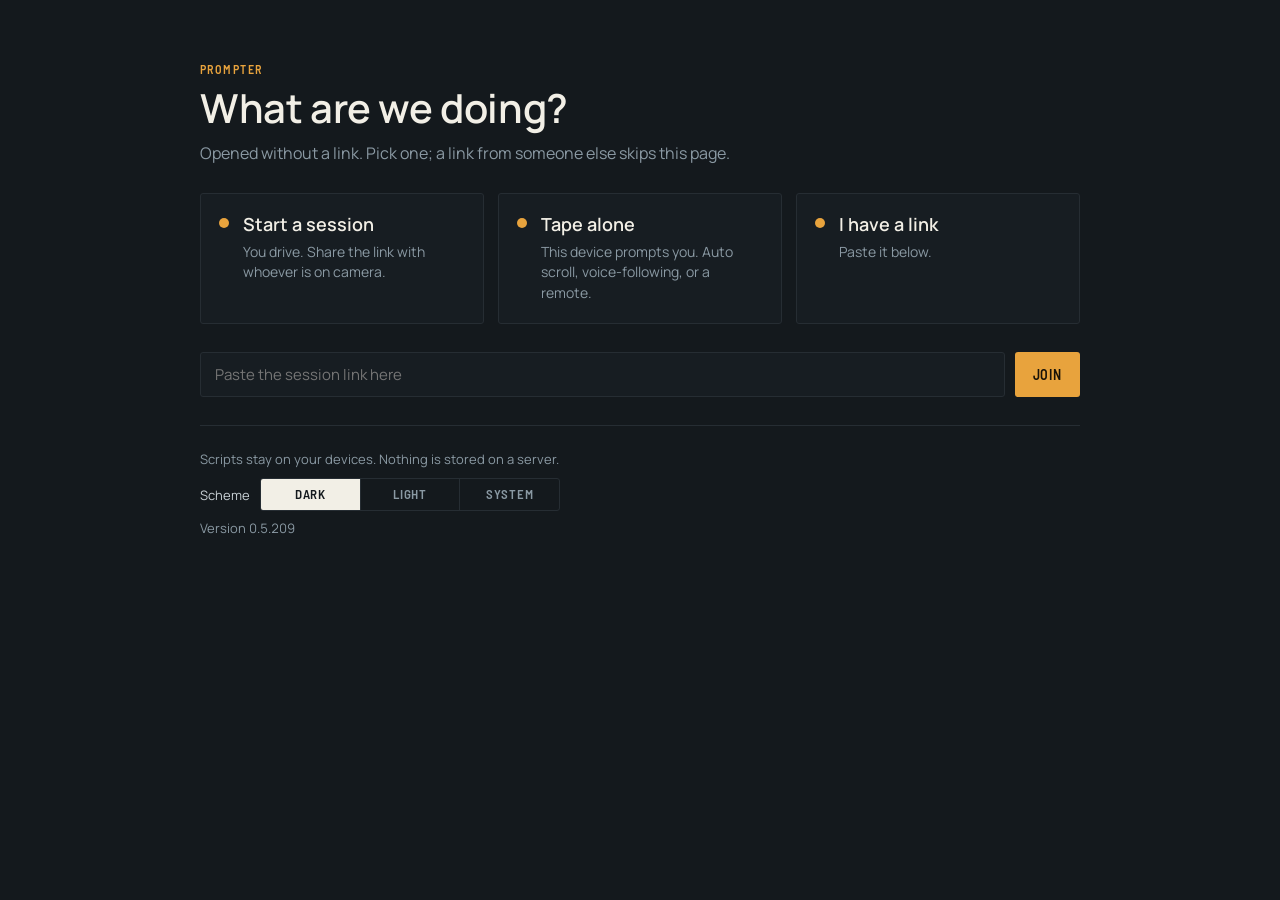
==== commit 6ce584ab: "app 0.5.209 at ba16918; site hash 025154937fbc9ca33390daadd2b55d537d73d10541b33a539839668369d75bc0" ====
--- a/index.html
+++ b/index.html
@@ -12,17 +12,15 @@
   <meta name="mobile-web-app-capable" content="yes">
   <meta name="apple-mobile-web-app-status-bar-style" content="black-translucent">
   <meta name="apple-mobile-web-app-title" content="Prompter">
-  <!-- 146: the scheme the operator chose, applied before the first paint, with the page's ground following it in the stylesheet (verifier run 30, low 14); src/scheme.ts is the rule, this is its first application -->
-  <script>try{var s=localStorage.getItem('ui.scheme');document.documentElement.dataset.scheme=s==='light'||(s==='system'&&!matchMedia('(prefers-color-scheme: dark)').matches)?'light':'dark';var m=document.querySelector('meta[name=theme-color]');if(m)m.content=document.documentElement.dataset.scheme==='light'?'#e9e6df':'#14191d'}catch(e){document.documentElement.dataset.scheme='dark'}</script>
+  <!-- 146: the scheme the operator chose, applied before the first paint, with the page's ground following it in the stylesheet (verifier run 30, low 14); src/scheme.ts is the rule, this is its first application; the solo route is the prompter's own page and paints black from the first frame (firstPaintScheme; verifier run 31, low 5) -->
+  <script>try{var s=localStorage.getItem('ui.scheme');var solo=location.hash.replace(/^#/,'').toLowerCase()==='/solo';document.documentElement.dataset.scheme=!solo&&(s==='light'||(s==='system'&&!matchMedia('(prefers-color-scheme: dark)').matches))?'light':'dark';var m=document.querySelector('meta[name=theme-color]');if(m)m.content=solo?'#000000':document.documentElement.dataset.scheme==='light'?'#e9e6df':'#14191d'}catch(e){document.documentElement.dataset.scheme='dark'}</script>
   <link rel="apple-touch-icon" href="./app-icon-192.png">
   <!-- 162: Rob's ratified artwork (10 Oct 2026, Assets/): the disc for the tab and the taskbar; the name is not in it, so it ships before D6 -->
   <link rel="icon" type="image/png" sizes="32x32" href="./app-icon-32.png">
   <link rel="icon" type="image/png" sizes="48x48" href="./app-icon-48.png">
-  <link rel="preconnect" href="https://fonts.googleapis.com">
-  <link rel="preconnect" href="https://fonts.gstatic.com" crossorigin>
-  <link rel="stylesheet" href="https://fonts.googleapis.com/css2?family=Atkinson+Hyperlegible:wght@400;700&family=JetBrains+Mono:wght@400;500&family=Manrope:wght@400;500;600;700&family=Barlow+Semi+Condensed:wght@500;600;700&display=swap">
-  <script type="module" crossorigin src="./assets/index-DJISIifv.js"></script>
-  <link rel="stylesheet" crossorigin href="./assets/index-6uKu_FVO.css">
+  <!-- the faces ship with the app (131): app/public/fonts, declared at the head of prompter-app.css; nothing is fetched from a third party -->
+  <script type="module" crossorigin src="./assets/index-Q57Pp0v-.js"></script>
+  <link rel="stylesheet" crossorigin href="./assets/index-CBl7PI0w.css">
 </head>
 <body>
   <div id="screens" class="screens" hidden></div>
@@ -32,6 +30,10 @@
     <div id="maskTop" class="mask mask-top" aria-hidden="true"></div>
     <div id="maskBottom" class="mask mask-bottom" aria-hidden="true"></div>
     <div id="readLine" class="readline" aria-hidden="true"></div>
+    <div id="setupBox" class="setup-box" aria-hidden="true" hidden></div>
+    <div id="setupWords" class="setup-words" aria-hidden="true" hidden></div>
+    <div id="readoutTime" class="readout-time" aria-hidden="true" hidden></div>
+    <div id="readoutBar" class="readout-bar" aria-hidden="true" hidden></div>
     <div id="tapeBeat" class="tape-beat" aria-hidden="true" hidden></div>
     <div id="tapeCard" class="tape-card" role="status" hidden><span class="tape-card-word"></span><span class="tape-card-words"></span></div>
   </main>
@@ -88,6 +90,13 @@
     </div>
     <label class="audiopanel-row"><span class="control-head"><span class="control-label">Far voice</span><span class="fig" id="farLevelFig">100%</span></span><input id="farLevel" class="range" type="range" min="100" max="300" step="5" value="100" aria-label="Far voice level"><span class="note">At 100% it comes as it is. Above that the app adds to it, which can distort if the other end is already loud.</span></label>
     <label class="audiopanel-row"><span class="control-label">Microphone</span><select id="micSelect" class="field select" aria-label="Microphone"></select></label>
+    <div class="audiopanel-row" id="recRow" hidden>
+      <span class="control-label">Recording</span>
+      <div class="segment" id="recSeg">
+        <button class="seg" type="button" data-rec="device">This device</button>
+        <button class="seg" type="button" data-rec="separate">Separate camera</button>
+      </div>
+    </div>
     <label class="audiopanel-row" id="camRow"><span class="control-label">Camera</span><select id="camSelect" class="field select" aria-label="Camera"></select></label>
     <p class="note" id="audioNote"></p>
   </div>
--- a/assets/index-CBl7PI0w.css
+++ b/assets/index-CBl7PI0w.css
@@ -0,0 +1 @@
+@font-face{font-family:Atkinson Hyperlegible;font-style:normal;font-weight:400;font-display:swap;src:url(../fonts/atkinson-hyperlegible-400-latin-ext.woff2) format("woff2");unicode-range:U+0100-02BA,U+02BD-02C5,U+02C7-02CC,U+02CE-02D7,U+02DD-02FF,U+0304,U+0308,U+0329,U+1D00-1DBF,U+1E00-1E9F,U+1EF2-1EFF,U+2020,U+20A0-20AB,U+20AD-20C4,U+2113,U+2C60-2C7F,U+A720-A7FF}@font-face{font-family:Atkinson Hyperlegible;font-style:normal;font-weight:400;font-display:swap;src:url(../fonts/atkinson-hyperlegible-400-latin.woff2) format("woff2");unicode-range:U+0000-00FF,U+0131,U+0152-0153,U+02BB-02BC,U+02C6,U+02DA,U+02DC,U+0304,U+0308,U+0329,U+2000-206F,U+20AC,U+2122,U+2191,U+2193,U+2212,U+2215,U+FEFF,U+FFFD}@font-face{font-family:Atkinson Hyperlegible;font-style:normal;font-weight:700;font-display:swap;src:url(../fonts/atkinson-hyperlegible-700-latin-ext.woff2) format("woff2");unicode-range:U+0100-02BA,U+02BD-02C5,U+02C7-02CC,U+02CE-02D7,U+02DD-02FF,U+0304,U+0308,U+0329,U+1D00-1DBF,U+1E00-1E9F,U+1EF2-1EFF,U+2020,U+20A0-20AB,U+20AD-20C4,U+2113,U+2C60-2C7F,U+A720-A7FF}@font-face{font-family:Atkinson Hyperlegible;font-style:normal;font-weight:700;font-display:swap;src:url(../fonts/atkinson-hyperlegible-700-latin.woff2) format("woff2");unicode-range:U+0000-00FF,U+0131,U+0152-0153,U+02BB-02BC,U+02C6,U+02DA,U+02DC,U+0304,U+0308,U+0329,U+2000-206F,U+20AC,U+2122,U+2191,U+2193,U+2212,U+2215,U+FEFF,U+FFFD}@font-face{font-family:Barlow Semi Condensed;font-style:normal;font-weight:400;font-display:swap;src:url(../fonts/barlow-semi-condensed-400-latin-ext.woff2) format("woff2");unicode-range:U+0100-02BA,U+02BD-02C5,U+02C7-02CC,U+02CE-02D7,U+02DD-02FF,U+0304,U+0308,U+0329,U+1D00-1DBF,U+1E00-1E9F,U+1EF2-1EFF,U+2020,U+20A0-20AB,U+20AD-20C4,U+2113,U+2C60-2C7F,U+A720-A7FF}@font-face{font-family:Barlow Semi Condensed;font-style:normal;font-weight:400;font-display:swap;src:url(../fonts/barlow-semi-condensed-400-latin.woff2) format("woff2");unicode-range:U+0000-00FF,U+0131,U+0152-0153,U+02BB-02BC,U+02C6,U+02DA,U+02DC,U+0304,U+0308,U+0329,U+2000-206F,U+20AC,U+2122,U+2191,U+2193,U+2212,U+2215,U+FEFF,U+FFFD}@font-face{font-family:Barlow Semi Condensed;font-style:normal;font-weight:500;font-display:swap;src:url(../fonts/barlow-semi-condensed-500-latin-ext.woff2) format("woff2");unicode-range:U+0100-02BA,U+02BD-02C5,U+02C7-02CC,U+02CE-02D7,U+02DD-02FF,U+0304,U+0308,U+0329,U+1D00-1DBF,U+1E00-1E9F,U+1EF2-1EFF,U+2020,U+20A0-20AB,U+20AD-20C4,U+2113,U+2C60-2C7F,U+A720-A7FF}@font-face{font-family:Barlow Semi Condensed;font-style:normal;font-weight:500;font-display:swap;src:url(../fonts/barlow-semi-condensed-500-latin.woff2) format("woff2");unicode-range:U+0000-00FF,U+0131,U+0152-0153,U+02BB-02BC,U+02C6,U+02DA,U+02DC,U+0304,U+0308,U+0329,U+2000-206F,U+20AC,U+2122,U+2191,U+2193,U+2212,U+2215,U+FEFF,U+FFFD}@font-face{font-family:Barlow Semi Condensed;font-style:normal;font-weight:600;font-display:swap;src:url(../fonts/barlow-semi-condensed-600-latin-ext.woff2) format("woff2");unicode-range:U+0100-02BA,U+02BD-02C5,U+02C7-02CC,U+02CE-02D7,U+02DD-02FF,U+0304,U+0308,U+0329,U+1D00-1DBF,U+1E00-1E9F,U+1EF2-1EFF,U+2020,U+20A0-20AB,U+20AD-20C4,U+2113,U+2C60-2C7F,U+A720-A7FF}@font-face{font-family:Barlow Semi Condensed;font-style:normal;font-weight:600;font-display:swap;src:url(../fonts/barlow-semi-condensed-600-latin.woff2) format("woff2");unicode-range:U+0000-00FF,U+0131,U+0152-0153,U+02BB-02BC,U+02C6,U+02DA,U+02DC,U+0304,U+0308,U+0329,U+2000-206F,U+20AC,U+2122,U+2191,U+2193,U+2212,U+2215,U+FEFF,U+FFFD}@font-face{font-family:Barlow Semi Condensed;font-style:normal;font-weight:700;font-display:swap;src:url(../fonts/barlow-semi-condensed-700-latin-ext.woff2) format("woff2");unicode-range:U+0100-02BA,U+02BD-02C5,U+02C7-02CC,U+02CE-02D7,U+02DD-02FF,U+0304,U+0308,U+0329,U+1D00-1DBF,U+1E00-1E9F,U+1EF2-1EFF,U+2020,U+20A0-20AB,U+20AD-20C4,U+2113,U+2C60-2C7F,U+A720-A7FF}@font-face{font-family:Barlow Semi Condensed;font-style:normal;font-weight:700;font-display:swap;src:url(../fonts/barlow-semi-condensed-700-latin.woff2) format("woff2");unicode-range:U+0000-00FF,U+0131,U+0152-0153,U+02BB-02BC,U+02C6,U+02DA,U+02DC,U+0304,U+0308,U+0329,U+2000-206F,U+20AC,U+2122,U+2191,U+2193,U+2212,U+2215,U+FEFF,U+FFFD}@font-face{font-family:Inter;font-style:normal;font-weight:400;font-display:swap;src:url(../fonts/inter-400-latin-ext.woff2) format("woff2");unicode-range:U+0100-02BA,U+02BD-02C5,U+02C7-02CC,U+02CE-02D7,U+02DD-02FF,U+0304,U+0308,U+0329,U+1D00-1DBF,U+1E00-1E9F,U+1EF2-1EFF,U+2020,U+20A0-20AB,U+20AD-20C4,U+2113,U+2C60-2C7F,U+A720-A7FF}@font-face{font-family:Inter;font-style:normal;font-weight:400;font-display:swap;src:url(../fonts/inter-400-latin.woff2) format("woff2");unicode-range:U+0000-00FF,U+0131,U+0152-0153,U+02BB-02BC,U+02C6,U+02DA,U+02DC,U+0304,U+0308,U+0329,U+2000-206F,U+20AC,U+2122,U+2191,U+2193,U+2212,U+2215,U+FEFF,U+FFFD}@font-face{font-family:Inter;font-style:normal;font-weight:700;font-display:swap;src:url(../fonts/inter-700-latin-ext.woff2) format("woff2");unicode-range:U+0100-02BA,U+02BD-02C5,U+02C7-02CC,U+02CE-02D7,U+02DD-02FF,U+0304,U+0308,U+0329,U+1D00-1DBF,U+1E00-1E9F,U+1EF2-1EFF,U+2020,U+20A0-20AB,U+20AD-20C4,U+2113,U+2C60-2C7F,U+A720-A7FF}@font-face{font-family:Inter;font-style:normal;font-weight:700;font-display:swap;src:url(../fonts/inter-700-latin.woff2) format("woff2");unicode-range:U+0000-00FF,U+0131,U+0152-0153,U+02BB-02BC,U+02C6,U+02DA,U+02DC,U+0304,U+0308,U+0329,U+2000-206F,U+20AC,U+2122,U+2191,U+2193,U+2212,U+2215,U+FEFF,U+FFFD}@font-face{font-family:JetBrains Mono;font-style:normal;font-weight:400 500;font-display:swap;src:url(../fonts/jetbrains-mono-variable-latin-ext.woff2) format("woff2");unicode-range:U+0100-02BA,U+02BD-02C5,U+02C7-02CC,U+02CE-02D7,U+02DD-02FF,U+0304,U+0308,U+0329,U+1D00-1DBF,U+1E00-1E9F,U+1EF2-1EFF,U+2020,U+20A0-20AB,U+20AD-20C4,U+2113,U+2C60-2C7F,U+A720-A7FF}@font-face{font-family:JetBrains Mono;font-style:normal;font-weight:400 500;font-display:swap;src:url(../fonts/jetbrains-mono-variable-latin.woff2) format("woff2");unicode-range:U+0000-00FF,U+0131,U+0152-0153,U+02BB-02BC,U+02C6,U+02DA,U+02DC,U+0304,U+0308,U+0329,U+2000-206F,U+20AC,U+2122,U+2191,U+2193,U+2212,U+2215,U+FEFF,U+FFFD}@font-face{font-family:Lexend;font-style:normal;font-weight:400;font-display:swap;src:url(../fonts/lexend-400-latin-ext.woff2) format("woff2");unicode-range:U+0100-02BA,U+02BD-02C5,U+02C7-02CC,U+02CE-02D7,U+02DD-02FF,U+0304,U+0308,U+0329,U+1D00-1DBF,U+1E00-1E9F,U+1EF2-1EFF,U+2020,U+20A0-20AB,U+20AD-20C4,U+2113,U+2C60-2C7F,U+A720-A7FF}@font-face{font-family:Lexend;font-style:normal;font-weight:400;font-display:swap;src:url(../fonts/lexend-400-latin.woff2) format("woff2");unicode-range:U+0000-00FF,U+0131,U+0152-0153,U+02BB-02BC,U+02C6,U+02DA,U+02DC,U+0304,U+0308,U+0329,U+2000-206F,U+20AC,U+2122,U+2191,U+2193,U+2212,U+2215,U+FEFF,U+FFFD}@font-face{font-family:Lexend;font-style:normal;font-weight:700;font-display:swap;src:url(../fonts/lexend-700-latin-ext.woff2) format("woff2");unicode-range:U+0100-02BA,U+02BD-02C5,U+02C7-02CC,U+02CE-02D7,U+02DD-02FF,U+0304,U+0308,U+0329,U+1D00-1DBF,U+1E00-1E9F,U+1EF2-1EFF,U+2020,U+20A0-20AB,U+20AD-20C4,U+2113,U+2C60-2C7F,U+A720-A7FF}@font-face{font-family:Lexend;font-style:normal;font-weight:700;font-display:swap;src:url(../fonts/lexend-700-latin.woff2) format("woff2");unicode-range:U+0000-00FF,U+0131,U+0152-0153,U+02BB-02BC,U+02C6,U+02DA,U+02DC,U+0304,U+0308,U+0329,U+2000-206F,U+20AC,U+2122,U+2191,U+2193,U+2212,U+2215,U+FEFF,U+FFFD}@font-face{font-family:Manrope;font-style:normal;font-weight:400 700;font-display:swap;src:url(../fonts/manrope-variable-latin-ext.woff2) format("woff2");unicode-range:U+0100-02BA,U+02BD-02C5,U+02C7-02CC,U+02CE-02D7,U+02DD-02FF,U+0304,U+0308,U+0329,U+1D00-1DBF,U+1E00-1E9F,U+1EF2-1EFF,U+2020,U+20A0-20AB,U+20AD-20C4,U+2113,U+2C60-2C7F,U+A720-A7FF}@font-face{font-family:Manrope;font-style:normal;font-weight:400 700;font-display:swap;src:url(../fonts/manrope-variable-latin.woff2) format("woff2");unicode-range:U+0000-00FF,U+0131,U+0152-0153,U+02BB-02BC,U+02C6,U+02DA,U+02DC,U+0304,U+0308,U+0329,U+2000-206F,U+20AC,U+2122,U+2191,U+2193,U+2212,U+2215,U+FEFF,U+FFFD}@font-face{font-family:Noto Sans;font-style:normal;font-weight:400;font-display:swap;src:url(../fonts/noto-sans-400-latin-ext.woff2) format("woff2");unicode-range:U+0100-02BA,U+02BD-02C5,U+02C7-02CC,U+02CE-02D7,U+02DD-02FF,U+0304,U+0308,U+0329,U+1D00-1DBF,U+1E00-1E9F,U+1EF2-1EFF,U+2020,U+20A0-20AB,U+20AD-20C4,U+2113,U+2C60-2C7F,U+A720-A7FF}@font-face{font-family:Noto Sans;font-style:normal;font-weight:400;font-display:swap;src:url(../fonts/noto-sans-400-latin.woff2) format("woff2");unicode-range:U+0000-00FF,U+0131,U+0152-0153,U+02BB-02BC,U+02C6,U+02DA,U+02DC,U+0304,U+0308,U+0329,U+2000-206F,U+20AC,U+2122,U+2191,U+2193,U+2212,U+2215,U+FEFF,U+FFFD}@font-face{font-family:Noto Sans;font-style:normal;font-weight:700;font-display:swap;src:url(../fonts/noto-sans-700-latin-ext.woff2) format("woff2");unicode-range:U+0100-02BA,U+02BD-02C5,U+02C7-02CC,U+02CE-02D7,U+02DD-02FF,U+0304,U+0308,U+0329,U+1D00-1DBF,U+1E00-1E9F,U+1EF2-1EFF,U+2020,U+20A0-20AB,U+20AD-20C4,U+2113,U+2C60-2C7F,U+A720-A7FF}@font-face{font-family:Noto Sans;font-style:normal;font-weight:700;font-display:swap;src:url(../fonts/noto-sans-700-latin.woff2) format("woff2");unicode-range:U+0000-00FF,U+0131,U+0152-0153,U+02BB-02BC,U+02C6,U+02DA,U+02DC,U+0304,U+0308,U+0329,U+2000-206F,U+20AC,U+2122,U+2191,U+2193,U+2212,U+2215,U+FEFF,U+FFFD}@font-face{font-family:"Source Serif 4";font-style:normal;font-weight:400;font-display:swap;src:url(../fonts/source-serif-4-400-latin-ext.woff2) format("woff2");unicode-range:U+0100-02BA,U+02BD-02C5,U+02C7-02CC,U+02CE-02D7,U+02DD-02FF,U+0304,U+0308,U+0329,U+1D00-1DBF,U+1E00-1E9F,U+1EF2-1EFF,U+2020,U+20A0-20AB,U+20AD-20C4,U+2113,U+2C60-2C7F,U+A720-A7FF}@font-face{font-family:"Source Serif 4";font-style:normal;font-weight:400;font-display:swap;src:url(../fonts/source-serif-4-400-latin.woff2) format("woff2");unicode-range:U+0000-00FF,U+0131,U+0152-0153,U+02BB-02BC,U+02C6,U+02DA,U+02DC,U+0304,U+0308,U+0329,U+2000-206F,U+20AC,U+2122,U+2191,U+2193,U+2212,U+2215,U+FEFF,U+FFFD}@font-face{font-family:"Source Serif 4";font-style:normal;font-weight:700;font-display:swap;src:url(../fonts/source-serif-4-700-latin-ext.woff2) format("woff2");unicode-range:U+0100-02BA,U+02BD-02C5,U+02C7-02CC,U+02CE-02D7,U+02DD-02FF,U+0304,U+0308,U+0329,U+1D00-1DBF,U+1E00-1E9F,U+1EF2-1EFF,U+2020,U+20A0-20AB,U+20AD-20C4,U+2113,U+2C60-2C7F,U+A720-A7FF}@font-face{font-family:"Source Serif 4";font-style:normal;font-weight:700;font-display:swap;src:url(../fonts/source-serif-4-700-latin.woff2) format("woff2");unicode-range:U+0000-00FF,U+0131,U+0152-0153,U+02BB-02BC,U+02C6,U+02DA,U+02DC,U+0304,U+0308,U+0329,U+2000-206F,U+20AC,U+2122,U+2191,U+2193,U+2212,U+2215,U+FEFF,U+FFFD}:root{--bg: #000000;--text: #ffffff;--font-px: 60px;--line-px: 84px;--margin-px: 40px;--text-w-px: 920px;--word-spacing-px: 3px;--mask-opacity: .55;--accent: #e8a33d;--muted: #8a99a3;--panel: rgba(20, 25, 29, .88);--fail: #df6056;--fail-fill: #b8362c}[hidden]{display:none!important}:root[data-scheme=light] body{background:var(--ui-bg)}html,body{margin:0;height:100%;background:#000;overflow:hidden;-webkit-user-select:none;user-select:none;touch-action:none}.stage{position:fixed;inset:0}.stage.embedded{position:absolute;inset:0;border-radius:var(--r-s)}.stage{overflow:hidden;background:var(--bg);transform-origin:center;cursor:grab}.stage.dragging{cursor:grabbing}.column{position:absolute;top:0;left:var(--col-left-px, var(--margin-px));width:var(--text-w-px);color:var(--text);font-family:Atkinson Hyperlegible,Segoe UI,Helvetica,Arial,sans-serif;font-weight:700;font-size:var(--font-px);word-spacing:var(--word-spacing-px);will-change:transform}.line .fb{-webkit-text-stroke:.045em currentColor}.line .fi{font-style:italic}.line .fu,.line .fs{text-decoration-skip-ink:none}.line .fu{text-decoration:underline;text-decoration-thickness:.06em;text-underline-offset:.12em}.line .fs{text-decoration:line-through;text-decoration-thickness:.06em}.line .fu.fs{text-decoration:underline line-through;text-decoration-thickness:.06em}.line .fsup,.line .fsub{font-size:.62em;position:relative}.line .fsup{top:-.55em}.line .fsub{top:.25em}.fmtbar{display:grid;grid-template-columns:repeat(6,minmax(0,1fr));align-items:center;gap:6px;max-width:420px}.fmtbar>.fmt{min-width:0;padding:0}.fmtbar>.fmt-clear{grid-column:span 2}.fmtbar.compact{grid-template-columns:repeat(6,minmax(0,1fr))}.fmt{min-width:38px;height:34px;padding:0 10px;border:1px solid var(--ui-line);border-radius:var(--r-s);background:var(--ui-quiet);color:var(--ui-ink);font:600 14px/1 var(--sans);cursor:pointer}.fmt:hover,.fmt:focus-visible{filter:brightness(1.2);outline:none}.fmt.on{background:var(--ui-ink);color:var(--ui-bg);border-color:var(--ui-ink)}.fmt.armed{background:var(--fail-fill);color:#fff;border-color:var(--fail-fill)}.fmt-hint.warn{color:var(--fail);font-weight:600}.fmt:disabled{opacity:.35;cursor:default;filter:none}.fmt-step{font-size:18px;min-width:32px;padding:0 6px}.fmt-word{padding:0 8px}.fmt-b{font-weight:800}.fmt-i{font-style:italic}.fmt-u{text-decoration:underline}.fmt-s{text-decoration:line-through}.fmt-colours{position:relative;display:flex;grid-column:span 2}.fmt-held{flex:1;min-width:0;padding:0;border-radius:var(--r-s) 0 0 var(--r-s);box-shadow:inset 0 -5px 0 var(--held, #ffcc00)}.fmt-open{min-width:26px;padding:0 6px;border-left:0;border-radius:0 var(--r-s) var(--r-s) 0}.fmt-palette{position:absolute;top:40px;left:0;z-index:5;display:grid;grid-template-columns:repeat(6,30px);gap:6px;padding:10px;border:1px solid var(--ui-line);border-radius:var(--r);background:var(--ui-panel2);box-shadow:0 8px 24px #00000080}.fmt-palette[hidden]{display:none}.fmt-palette.right{left:auto;right:0}.fmt-pick{padding:0 10px;box-shadow:inset 0 -5px 0 var(--held, #ffffff);white-space:nowrap}.colourpicks{position:relative;display:grid;grid-template-columns:1fr 1fr;gap:6px;max-width:420px}.colourpicks .fmt-colours{display:block;position:static;grid-column:auto}.colourpicks .fmt-pick{width:100%}.colourpicks .fmt-palette,.colourpicks .fmt-palette.right{left:0;right:auto;top:calc(100% + 6px)}.fmt-swatch{min-width:0;width:30px;height:30px;padding:0;border-radius:var(--r-s)}.fmt-swatch:hover,.fmt-swatch:focus-visible{outline:2px solid var(--ui-ink);outline-offset:1px;filter:none}.fmt-wide{grid-column:1 / -1;display:flex;align-items:center;justify-content:center;box-sizing:border-box}.fmt-picker{flex-direction:column;align-items:stretch;gap:8px}.fmt-picker[hidden]{display:none}.fmt-field{height:120px;border-radius:var(--r-s);cursor:crosshair;touch-action:none;background:linear-gradient(to top,#000,#0000),linear-gradient(to right,#fff,hsl(var(--hue, 45),100%,50%))}.fmt-hue{width:100%;height:14px;margin:0;border-radius:7px;appearance:none;-webkit-appearance:none;background:linear-gradient(to right,red,#ff0,#0f0,#0ff,#00f,#f0f,red);cursor:pointer}.fmt-hue::-webkit-slider-thumb{-webkit-appearance:none;width:14px;height:18px;border-radius:var(--r-xs);border:2px solid var(--ui-bg);background:var(--ui-ink)}.fmt-hue::-moz-range-thumb{width:12px;height:16px;border-radius:var(--r-xs);border:2px solid var(--ui-bg);background:var(--ui-ink)}.fmt-hexrow{display:flex;align-items:center;gap:6px}.fmt-hex{flex:1;min-width:0;height:28px;box-sizing:border-box;padding:0 6px;border:1px solid var(--ui-line);border-radius:var(--r-s);background:var(--ui-bg);color:var(--ui-ink);font:12px/1 var(--display)}.fmt-hex.bad{border-color:var(--fail)}.fmt-hexrow .fmt{height:28px;min-width:0;font-size:12px}.fmt-readout{font:12px/1 var(--display);color:var(--muted);padding-left:22px;position:relative;min-width:76px}.fmt-readout:before{content:"";position:absolute;left:0;top:-2px;width:16px;height:16px;border-radius:var(--r-xs);background:var(--shown, #ffcc00)}.name-row{display:flex;gap:8px}.name-row .field{flex:1;min-width:0;margin:0}.fmt-hint{grid-column:1 / -1;font-size:12px;color:var(--muted)}.fmt-hint:empty{display:none}.line.dim{opacity:.38}body.quiet{cursor:none}.hud,.reportbtn,.audiobtn,.leavebtn,.fsbtn{transition:opacity .35s}body.quiet .hud,body.quiet .reportbtn,body.quiet .audiobtn,body.quiet .leavebtn,body.quiet .fsbtn,body.quiet .fshint,body.quiet .help-pill.help-performer{opacity:0;pointer-events:none}body.output .hud{opacity:1;transition:none}.line{position:absolute;left:0;right:0;height:var(--line-px);line-height:var(--line-px);white-space:nowrap;overflow:visible}.line.stretch{text-align-last:justify}.mask{position:absolute;left:0;right:0;background:var(--bg);opacity:var(--mask-opacity);pointer-events:none}.mask-top{top:0}.mask-bottom{bottom:0}.setup-box{position:absolute;top:0;bottom:0;left:var(--col-left-px, var(--margin-px));width:var(--text-w-px);border-left:1px dashed var(--accent);border-right:1px dashed var(--accent);background:repeating-linear-gradient(135deg,rgba(232,163,61,.08) 0 8px,transparent 8px 18px);pointer-events:none}.setup-words{position:absolute;left:14px;top:12px;font:600 12px/1 var(--display, "Barlow Semi Condensed", "Arial Narrow", sans-serif);letter-spacing:.1em;text-transform:uppercase;color:var(--accent);pointer-events:none}.readout-time{position:absolute;top:2%;right:3%;z-index:2;font:500 calc(var(--font-px, 40px) * .45) / 1 var(--display);font-variant-numeric:tabular-nums;color:var(--text);opacity:.7;pointer-events:none}.readout-bar{position:absolute;left:0;bottom:0;height:4px;width:0;z-index:2;background:var(--text);opacity:.55;pointer-events:none}.readline{position:absolute;left:0;right:0;height:2px;background:#e8a33d99;pointer-events:none}.tape-card{position:absolute;inset:0;z-index:3;display:flex;flex-direction:column;align-items:center;justify-content:center;gap:.6em;background:#0d1114eb;color:#f2efe6;font-family:var(--display);font-weight:700;letter-spacing:.3em;text-indent:.3em;pointer-events:none}.tape-card[data-card=rolling]{color:#d8564b}.tape-card[data-card=standby]{color:#e8a33d}.tape-card-words{font-size:.45em;letter-spacing:.12em;text-indent:.12em;color:#f2efe6}.tape-card-words:empty{display:none}.tape-beat{position:absolute;left:0;right:0;z-index:3;transform:translateY(-50%);text-align:center;font-family:Atkinson Hyperlegible,Segoe UI,Helvetica,Arial,sans-serif;font-weight:700;line-height:1;color:#e8a33d;text-shadow:0 0 .25em rgba(0,0,0,.9);pointer-events:none}.tape-card[hidden],.tape-beat[hidden]{display:none}.readline:before,.readline:after{content:"";position:absolute;top:-8px;width:0;height:0;border-top:9px solid transparent;border-bottom:9px solid transparent}.readline:before{left:10px;border-left:14px solid var(--accent)}.readline:after{right:10px;border-right:14px solid var(--accent)}.hud{position:fixed;top:12px;right:12px;max-width:min(46vw,520px);padding:8px 10px;border-radius:var(--r-s);background:var(--panel);color:var(--muted);font:12px/1.5 var(--display);font-variant-numeric:tabular-nums;white-space:pre-wrap;cursor:pointer}.hud b{color:var(--ui-ink);font-weight:500}.hud i{color:var(--accent);font-style:normal}.screens{position:fixed;inset:0;padding-top:var(--installbar-h, 0px);overflow:auto;background:var(--ui-bg);color:var(--ui-ink);font-family:var(--sans);-webkit-user-select:text;user-select:text;touch-action:auto}.screen{max-width:880px;margin:0 auto;padding:clamp(28px,7vh,72px) clamp(20px,5vw,48px) 40px;display:flex;flex-direction:column;gap:28px}.screen-head{display:flex;flex-direction:column;gap:10px}.eyebrow{font:600 12px/1 var(--display);letter-spacing:.12em;text-transform:uppercase;color:var(--accent)}.screen-title{margin:0;font-size:clamp(26px,4.2vw,40px);font-weight:600;line-height:1.15;letter-spacing:-.01em;text-wrap:balance}.screen-sub{margin:0;max-width:60ch;font-size:16px;line-height:1.5;color:var(--muted)}.cards{display:grid;grid-template-columns:repeat(auto-fit,minmax(230px,1fr));gap:14px}.card{display:flex;gap:14px;align-items:flex-start;text-align:left;padding:18px 18px 20px;border-radius:var(--r-l);border:1px solid var(--ui-line);background:var(--ui-panel);color:inherit;font:inherit;cursor:pointer;transition:border-color .12s ease,background .12s ease}.card:hover,.card:focus-visible{border-color:var(--accent);background:var(--ui-panel2);outline:none}.card-mark{flex:0 0 10px;width:10px;height:10px;margin-top:6px;border-radius:50%;background:var(--accent)}.card-text{display:flex;flex-direction:column;gap:6px}.card-title{font-size:18px;font-weight:600}.card-body{font-size:14px;line-height:1.45;color:var(--muted)}.linkrow{display:flex;gap:10px;align-items:stretch}.shelf{display:flex;gap:10px;align-items:center;flex-wrap:wrap;padding:12px 14px;border-radius:var(--r);border:1px solid var(--ui-line);background:var(--ui-panel)}.shelf-words{flex:1;min-width:220px;font-size:14px;line-height:1.4}.field{flex:1;min-width:0;padding:12px 14px;border-radius:var(--r);border:1px solid var(--ui-line);background:var(--ui-panel);color:var(--ui-ink);font:15px/1.3 var(--sans)}.field:focus{outline:none;border-color:var(--accent)}.field-mono{font-family:var(--display);font-size:14px}.field-error{margin:-14px 0 0;font-size:14px;color:var(--fail, #df6056)}.btn{padding:12px 18px;border:0;border-radius:var(--r);font:600 15px/1 var(--sans);cursor:pointer;white-space:nowrap}button.pressed{background:var(--ui-ink)!important;color:var(--ui-bg)!important;transition:none}.btn-accent{background:var(--accent);color:var(--accent-ink)}.btn-big{align-self:flex-start;padding:16px 26px;font-size:17px;background:var(--accent);color:var(--accent-ink)}.btn:hover,.btn:focus-visible{filter:brightness(1.08);outline:none}.update-bar{display:flex;flex-wrap:wrap;align-items:center;justify-content:space-between;gap:12px;padding:12px 14px;border:1px solid var(--accent);border-radius:var(--r);font-size:15px}.screen-foot{margin-top:auto;padding-top:24px;font-size:13px;color:var(--muted);border-top:1px solid var(--ui-line)}.screen-version{display:block;margin-top:8px;font-size:13px;color:var(--muted);font-variant-numeric:tabular-nums}.room-host{position:fixed;inset:0;top:var(--soundbar-h, 0px);overflow:hidden;background:var(--ui-bg);color:var(--ui-ink);font-family:var(--sans);-webkit-user-select:text;user-select:text;touch-action:auto}.room{display:grid;grid-template-rows:auto 1fr;height:100%}.room-top{display:flex;align-items:center;gap:4px 14px;min-height:52px;padding:0 16px;border-bottom:1px solid var(--ui-line);background:var(--ui-panel)}@media(max-width:1460px){.room-top{flex-wrap:wrap}}.room-brand{display:flex;align-items:center;gap:10px;font-weight:600}.room-brand .dot{width:8px;height:8px;border-radius:50%;background:var(--accent)}.room-spacer{flex:1}.room-link{display:flex;align-items:center;gap:8px;min-width:0}.room-brand{white-space:nowrap}.room-link .field{width:140px;min-width:60px;flex:0 1 140px;margin:0;padding:7px 10px;font-size:12px}.room-link .btn{padding:8px 12px;font-size:13px}.room-stats{display:flex;align-items:center;gap:12px;margin-left:auto}.stat{display:flex;flex-direction:column;align-items:flex-end;gap:2px;white-space:nowrap}.stat-label{font:600 var(--label-size)/1 var(--display);letter-spacing:var(--title-tracking);text-transform:uppercase;color:var(--muted)}.fig{font-family:var(--display);font-variant-numeric:tabular-nums;font-feature-settings:"tnum";font-size:var(--fig-size);font-weight:500;color:var(--ui-ink)}.fig.under{color:var(--ok)}.fig.over{color:var(--fail);font-weight:600}.fig.long{color:var(--ui-accent);font-weight:600}.field-time{flex:0 0 auto;width:auto;padding:5px 8px;font:13px var(--display)}.pill{padding:5px 9px;border-radius:999px;font:600 11px/1 var(--display);letter-spacing:.08em}.pill-muted{background:var(--ui-quiet);color:var(--muted)}.pill-good{background:#5fb08c2e;color:var(--ok)}.room-body{display:grid;grid-template-columns:300px 1fr 320px;min-height:0}.room.left-collapsed .room-body{grid-template-columns:36px 1fr 320px}.room.right-collapsed .room-body{grid-template-columns:300px 1fr 36px}.room.left-collapsed.right-collapsed .room-body{grid-template-columns:36px 1fr 36px}.rail{position:relative;min-height:0;overflow:hidden;display:flex;flex-direction:column;padding-top:40px;background:var(--ui-panel);border-right:1px solid var(--ui-line)}.rail-right{border-right:0;border-left:1px solid var(--ui-line)}.rail-inner{flex:1 1 auto;min-height:0;overflow-y:auto;overflow-x:hidden;padding:0 16px 24px;display:flex;flex-direction:column;gap:var(--gap-sec)}.rail.collapsed .rail-inner{display:none}.collapser{position:absolute;top:8px;right:6px;z-index:2;width:24px;height:24px;border:0;border-radius:var(--r-s);background:var(--ui-quiet);color:var(--muted);font-size:16px;line-height:1;cursor:pointer}.rail-right .collapser{right:auto;left:6px}.rail-section{display:flex;flex-direction:column;gap:var(--gap-in)}.ws-bar{display:flex;align-items:center;gap:8px}.ws-seg{flex:none}.ws-seg .seg{flex:none;padding:6px 10px}.ws-menu-btn{display:inline-flex;align-items:center;gap:6px;padding:7px 10px;font-size:12px}.ws-menu-btn .tri{width:10px;height:10px;transform:rotate(90deg)}.ws-menu-btn.custom:after{content:"";width:6px;height:6px;border-radius:50%;background:var(--accent)}.ws-row{display:flex;align-items:center;gap:8px;padding:6px 10px;border-radius:var(--r-s);font:13px/1.3 var(--sans);color:var(--ui-ink);cursor:pointer}.ws-row:hover{background:var(--ui-quiet)}.ws-row.soon{color:var(--ui-dim);cursor:default}.ws-row.soon:hover{background:transparent}.ws-menu hr{border:0;border-top:1px solid var(--ui-line);margin:4px 0}.ws-menu button:disabled{color:var(--ui-dim);cursor:default}.rail-grip{padding:0 6px 0 0;border:0;background:transparent;color:var(--muted);font:600 14px/1 var(--sans);letter-spacing:-2px;cursor:grab;touch-action:none;user-select:none;-webkit-user-select:none}.rail-grip:hover,.rail-grip:focus-visible{color:var(--ui-ink);outline:none}.rail-grip:active{cursor:grabbing}.rail-section.dragging{opacity:.45}.rail-ghost{position:fixed;z-index:60;padding:6px 10px;border:1px solid var(--accent);border-radius:var(--r-s);background:var(--ui-panel2);color:var(--ui-ink);font:600 11px/1 var(--display);letter-spacing:.12em;pointer-events:none;box-shadow:0 8px 24px #00000080}.rail-fold{display:inline-flex;align-items:center;gap:6px;padding:0;border:0;background:transparent;color:inherit;font:inherit;letter-spacing:inherit;text-transform:inherit;cursor:pointer}.rail-fold .tri{width:10px;height:10px;flex:none;transition:transform .12s}.rail-section:not(.folded) .rail-fold .tri{transform:rotate(90deg)}.rail-fold:hover,.rail-fold:focus-visible{color:var(--ui-ink);outline:none}.rail-section.folded>:not(.rail-head):not(.rail-title){display:none}.rail-section.folded .rail-reset{display:none}.rail-head{display:flex;align-items:center;justify-content:space-between;gap:10px}.rail-reset{padding:3px 8px;border:1px solid var(--ui-line);border-radius:var(--r-s);background:transparent;color:var(--muted);font:600 10px/1 var(--display);letter-spacing:.08em;text-transform:uppercase;cursor:pointer}.rail-reset:hover,.rail-reset:focus-visible{color:var(--ui-ink);border-color:var(--muted);outline:none}.rail-title{margin:0;font:var(--title-weight) var(--title-size)/1 var(--display);letter-spacing:var(--title-tracking);text-transform:uppercase;color:var(--ui-label)}.roll{padding:18px;border:0;border-radius:var(--r-l);background:var(--accent);color:var(--accent-ink);font:700 20px/1 var(--sans);letter-spacing:.06em;cursor:pointer}.roll.rolling{background:#d8564b;color:#fff}.btn-row{display:flex;gap:var(--gap-btn)}.btn-row .btn{flex:1}.btn-row.wrap{flex-wrap:wrap}.btn-row.wrap .btn{flex:1 1 40%}.btn-quiet{background:var(--ui-quiet);color:var(--ui-ink)}.btn-cut{background:var(--fail-fill, #b8362c);color:#fff}.btn-cut:disabled,.btn-accent:disabled{opacity:.35;cursor:default}.btn-quiet.on{background:var(--ui-ink);color:var(--ui-bg)}.segment{display:flex;border:1px solid var(--ui-line);border-radius:var(--r);overflow:hidden}.seg{flex:1;padding:9px 6px;border:0;background:transparent;color:var(--muted);font:600 12px/1 var(--sans);cursor:pointer}.seg+.seg{border-left:1px solid var(--ui-line)}.seg.on{background:var(--ui-ink);color:var(--ui-bg)}.seg:focus-visible{outline:none;box-shadow:inset 0 0 0 2px var(--ui-ink)}.seg.on:focus-visible{box-shadow:inset 0 0 0 2px var(--ui-bg)}.seg:disabled{color:var(--ui-dim);cursor:default}.control{display:flex;flex-direction:column;gap:6px}.control-head,.figrow{display:flex;justify-content:space-between;align-items:baseline;gap:10px}.control-label{font-size:13px;color:var(--ui-label)}.range{width:100%;accent-color:var(--accent)}.meter{height:8px;border-radius:var(--r-xs);background:var(--ui-quiet);overflow:hidden}.meter-bar{height:100%;width:0;border-radius:var(--r-xs);background:var(--ok);transition:width .1s linear}.meter-bar.meter-hot{background:#d8564b}.swatches{display:grid;grid-template-columns:repeat(6,minmax(0,1fr));gap:6px;max-width:420px}.swatch-wrap{position:relative;display:block}.swatch-x{position:absolute;top:-7px;right:-7px;width:18px;height:18px;padding:0;border:1px solid var(--ui-bg);border-radius:50%;background:var(--ui-ink);color:var(--ui-bg);font:700 13px/1 var(--sans);cursor:pointer;opacity:0;transition:opacity .15s}.swatch-x[hidden]{display:none}.swatch-wrap:hover .swatch-x,.swatch-x:focus-visible{opacity:1}.swatch-x:hover{background:var(--fail-fill);color:#fff}@media(hover:none){.swatch-x{opacity:1}}.swatch.on{outline:2px solid var(--accent);outline-offset:2px}.swatch-plus{color:var(--ui-ink);border-color:var(--accent);cursor:pointer;font-size:18px}.swatch-empty{background:transparent;border-style:dashed;cursor:default}.swatch{width:100%;height:34px;padding:0;border:1px solid var(--ui-line);border-radius:var(--r-s);font:700 13px/1 Atkinson Hyperlegible,sans-serif;cursor:pointer}.note{margin:0;font-size:12px;line-height:1.5;color:var(--muted)}.note[data-light=amber]{color:var(--accent)}.note[data-light=red]{color:var(--fail)}.toggle{padding:7px 10px;border:1px solid var(--ui-line);border-radius:var(--r);background:transparent;color:var(--muted);font:600 12px/1 var(--sans);cursor:pointer}.toggle.on{border-color:#d8564b;color:#fff;background:#d8564b40}.stat-row{flex-direction:row;align-items:center;gap:8px}.centre{display:flex;flex-direction:column;min-width:0;min-height:0;padding:14px 18px;gap:10px}.centre-head{display:flex;align-items:center;gap:16px}.centre-head .segment{margin-left:auto;flex:0 0 auto}.centre-head .seg{padding:9px 14px}.centre-peers{font-size:13px;color:var(--muted)}.centre-device{color:var(--accent)}.frame-wrap{flex:1;min-height:0;display:flex;align-items:flex-start;justify-content:center}.roll-pane{display:flex;flex-direction:column;align-items:stretch;max-width:100%;max-height:100%}.frame{position:relative;flex:0 0 auto;width:320px;height:180px;background:#000;border:1px solid var(--ui-line);border-radius:var(--r-s);overflow:visible;clip-path:inset(0 0 calc(-1 * var(--ahead-px, 0px)) 0 round 6px);box-sizing:border-box}.stage.embedded{overflow:visible}.ahead{position:relative;height:var(--ahead-px, 0px);flex:0 0 auto;background:var(--ui-veil-soft);border-top:1px dashed var(--accent);box-shadow:inset 4px 0 0 var(--accent);pointer-events:none}.ahead[hidden]{display:none}.ahead-edge{display:flex;align-items:center;gap:10px;padding:5px 10px;cursor:ns-resize;color:var(--muted);font:600 11px/1 var(--display);letter-spacing:.1em;text-transform:uppercase;background:var(--ui-deep);border:1px solid var(--ui-line);border-top:0;border-radius:0 0 var(--r-s) var(--r-s);user-select:none;touch-action:none}.ahead-edge[hidden]{display:none}.ahead-edge .pill{flex:1;height:4px;border-radius:2px;background:var(--ui-line)}.ahead-edge .btn{padding:4px 8px;font-size:11px}.centre-status{flex:1 1 0;min-width:0;margin-left:auto;text-align:right;white-space:nowrap;overflow:hidden;text-overflow:ellipsis}.centre-confirm{display:flex;align-items:center;gap:10px;padding:10px 14px;border:1px solid var(--accent);border-radius:var(--r);background:var(--ui-panel2)}.centre-confirm .confirm-q{font-weight:600;margin-right:auto}.centre-confirm .btn{padding:8px 14px;font-size:13px}.centre-confirm[hidden]{display:none}.tape-word[data-light=red]{color:var(--fail);font-weight:600}.scene-offer{align-self:flex-start;max-width:100%;overflow:hidden;text-overflow:ellipsis;white-space:nowrap}.take-line{display:flex;align-items:baseline;gap:8px;font:600 15px/1 var(--sans);color:var(--ui-ink)}.btn-small{padding:6px 10px;font-size:12px}.take-log{display:flex;flex-direction:column;gap:4px}.take-log.rail-list{position:relative;overflow:auto;resize:vertical;min-height:36px}.take-log.full .take-row{grid-template-columns:auto 1fr auto auto auto}.take-rm{border:1px solid var(--ui-line);background:transparent;color:var(--muted);border-radius:var(--r-xs);cursor:pointer;font:600 11px/1 var(--sans);padding:4px 7px}.take-rm.armed{background:var(--fail-fill);color:#fff;border-color:var(--fail-fill)}.vbox-wide{width:min(94vw,760px)}.vbox-btns{display:flex;gap:8px;flex-wrap:wrap;justify-content:flex-end}.take-row{display:grid;grid-template-columns:auto 1fr auto auto;gap:6px 8px;align-items:center;padding:6px 8px;border:1px solid var(--ui-line);border-radius:var(--r-s);font-size:12px}.take-row.live{border-color:var(--fail)}.take-row.circled{border-color:var(--ok)}.take-n{font-weight:700;white-space:nowrap}.take-words{color:var(--ui-label);overflow:hidden;text-overflow:ellipsis;white-space:nowrap}.take-when{color:var(--muted);white-space:nowrap;font-variant-numeric:tabular-nums}.take-mark{border:1px solid var(--ui-line);background:transparent;color:var(--muted);border-radius:var(--r-xs);cursor:pointer;font-size:13px;line-height:1;padding:2px 6px}.take-row.circled .take-mark{background:var(--ok);color:var(--ui-bg);border-color:var(--ok)}.take-mark:disabled{cursor:default;opacity:.5}.cue-list{display:flex;flex-direction:column;gap:4px;max-height:196px;overflow:auto}.cue-row{display:grid;grid-template-columns:auto 1fr auto auto;gap:6px 8px;align-items:center;padding:6px 8px;border:1px solid var(--ui-line);border-radius:var(--r-s);font-size:12px;cursor:pointer}.cue-row.here{border-color:var(--ui-accent)}.cue-n{font-weight:700;white-space:nowrap;font-variant-numeric:tabular-nums}.cue-words{color:var(--ui-label);overflow:hidden;text-overflow:ellipsis;white-space:nowrap}.cue-hold,.cue-rm{border:1px solid var(--ui-line);background:transparent;color:var(--muted);border-radius:var(--r-xs);cursor:pointer;font:600 11px/1 var(--sans);padding:4px 7px}.cue-hold[aria-pressed=true]{background:var(--ui-accent);color:var(--ui-bg);border-color:var(--ui-accent)}.run-order{display:flex;flex-direction:column;gap:4px}.run-order.rail-list{position:relative;overflow:auto;resize:vertical;min-height:36px;max-height:260px}.run-row{display:grid;grid-template-columns:auto auto 1fr auto;gap:6px 8px;align-items:center;padding:6px 8px;border:1px solid var(--ui-line);border-radius:var(--r-s);font-size:12px;cursor:pointer}.run-row.onair{border-color:var(--fail)}.run-row.drop-before{box-shadow:0 -2px 0 0 var(--ui-accent)}.run-row.drop-after{box-shadow:0 2px 0 0 var(--ui-accent)}.run-grip{font-size:12px;padding-right:2px;touch-action:none}.run-n{font-weight:700;white-space:nowrap;font-variant-numeric:tabular-nums}.run-title{overflow:hidden;text-overflow:ellipsis;white-space:nowrap}.run-rm{border:1px solid var(--ui-line);background:transparent;color:var(--muted);border-radius:var(--r-xs);cursor:pointer;font:600 11px/1 var(--sans);padding:4px 7px}.kbox-list{display:flex;flex-direction:column;gap:2px;max-height:60vh;overflow:auto}.kbox-group{font:600 11px/1 var(--sans);letter-spacing:.08em;text-transform:uppercase;color:var(--ui-label2);margin:10px 0 4px}.krow{display:grid;grid-template-columns:1fr auto;gap:8px;align-items:center;padding:3px 0;border-top:1px solid var(--ui-rule);font-size:12px}.kkey{min-width:96px;font-variant-numeric:tabular-nums}.kbox-note:empty{display:none}.profile-list{display:flex;flex-direction:column;gap:4px}.profile-list.rail-list{position:relative;overflow:auto;resize:vertical;min-height:36px;max-height:220px}.profile-row{display:grid;grid-template-columns:1fr auto auto auto;gap:6px 8px;align-items:center;padding:6px 8px;border:1px solid var(--ui-line);border-radius:var(--r-s);font-size:12px}.profile-words{min-width:0}.profile-name{font-weight:700;overflow:hidden;text-overflow:ellipsis;white-space:nowrap}.profile-figs{color:var(--ui-label);font-size:11px;font-variant-numeric:tabular-nums;white-space:nowrap}.profile-btn{border:1px solid var(--ui-line);background:transparent;color:var(--muted);border-radius:var(--r-xs);cursor:pointer;font:600 11px/1 var(--sans);padding:4px 7px}.profile-btn:hover{color:var(--ui-ink);border-color:var(--ui-accent)}.take-note{grid-column:1 / -1;font-size:12px;padding:5px 8px}.take-lines{grid-column:1 / -1;font-size:11px;color:var(--muted);font-variant-numeric:tabular-nums}.centre-foot{display:flex;flex-wrap:wrap;align-items:center;gap:8px 10px}.centre-hint{white-space:nowrap}.centre-foot .btn{padding:8px 14px;font-size:13px}.centre-foot .segment{flex:0 0 auto}.centre-foot .seg{padding:7px 12px;font-size:13px;white-space:nowrap}.script{box-sizing:border-box;width:100%;min-height:240px;resize:vertical;padding:10px 12px;border:1px solid var(--ui-line);border-radius:var(--r);background:var(--ui-bg);color:var(--ui-ink);font:14px/1.5 var(--sans)}.script:focus{outline:none;border-color:var(--accent)}.script.rich{white-space:pre-wrap;overflow-wrap:break-word;overflow:auto;max-height:70vh;resize:vertical;cursor:text}.script.rich>div{min-height:1.5em}.script.rich .f-b{font-weight:700}.script.rich .f-i{font-style:italic}.script.rich .f-u{text-decoration:underline}.script.rich .f-s{text-decoration:line-through}.script.rich .f-u.f-s{text-decoration:underline line-through}.script.rich .f-sup{vertical-align:super;font-size:.75em}.script.rich .f-sub{vertical-align:sub;font-size:.75em}.editor-strip{display:flex;align-items:center;justify-content:space-between;margin:8px 0 6px;padding:4px 6px 4px 10px;border:1px solid var(--ui-line);border-radius:var(--r);background:var(--ui-deep)}.editor-strip-word{margin:0}.editor-strip-open{width:34px;height:28px;padding:0;display:flex;align-items:center;justify-content:center}.editor-strip-open:disabled{opacity:.4;cursor:default}.ico{width:15px;height:15px;fill:none;stroke:currentColor;stroke-width:2;stroke-linecap:round;stroke-linejoin:round}.fed-back{position:fixed;inset:0;z-index:30;background:var(--ui-veil)}.fed-back[hidden]{display:none}.fed{position:fixed;box-sizing:border-box;display:flex;flex-direction:column;background:var(--ui-panel2);border:1px solid var(--ui-line);border-radius:var(--r-l);box-shadow:0 14px 48px #000000a6}.fed-title{display:flex;align-items:center;gap:8px;padding:8px 10px;border-bottom:1px solid var(--ui-line);cursor:move;user-select:none;-webkit-user-select:none;touch-action:none}.fed-grip{color:var(--muted);font-size:16px;letter-spacing:-2px}.fed-name{flex:1;margin:0}.fed-saved{font:12px/1 var(--sans);color:var(--muted);margin-right:2px}.fed-saved.kept{color:var(--ok)}.fed-btn{padding:5px 8px;font-size:11px}.fed-x{font-size:14px;padding:3px 9px}.fed-main{flex:1;display:flex;flex-direction:column;min-height:0;padding:10px 16px 16px;gap:8px}.fed-main .fmtbar{max-width:none;grid-template-columns:repeat(auto-fill,minmax(40px,max-content))}.fed-main .script.rich{flex:1;max-height:none;min-height:0;resize:none;font-size:17px}.fed:fullscreen{left:0!important;top:0!important;width:100vw!important;height:100vh!important;border:0;border-radius:0}.fed:fullscreen .fed-h{display:none}.fed-h{position:absolute;z-index:2;touch-action:none}.fed-h-n,.fed-h-s{left:10px;right:10px;height:7px;cursor:ns-resize}.fed-h-n{top:-3px}.fed-h-s{bottom:-3px}.fed-h-e,.fed-h-w{top:10px;bottom:10px;width:7px;cursor:ew-resize}.fed-h-e{right:-3px}.fed-h-w{left:-3px}.fed-h-ne,.fed-h-nw,.fed-h-se,.fed-h-sw{width:14px;height:14px}.fed-h-ne{top:-3px;right:-3px;cursor:nesw-resize}.fed-h-nw{top:-3px;left:-3px;cursor:nwse-resize}.fed-h-se{bottom:-3px;right:-3px;cursor:nwse-resize}.fed-h-sw{bottom:-3px;left:-3px;cursor:nesw-resize}.fed-h:after{content:"";position:absolute;inset:2px;border-radius:3px;background:var(--accent);opacity:0;transition:opacity .12s}.fed-h:hover:after,.fed-h.live:after{opacity:.9}@media(max-width:980px){.room{grid-template-rows:auto 1fr}.room-top{flex-wrap:wrap;height:auto;padding:10px 12px}.room-body,.room.left-collapsed .room-body,.room.right-collapsed .room-body,.room.left-collapsed.right-collapsed .room-body{grid-template-columns:1fr;grid-template-rows:auto auto auto;overflow-y:auto}.rail{border:0;border-top:1px solid var(--ui-line);min-height:auto;overflow:visible}.rail-inner{flex:none;overflow:visible}.centre{order:-1}.frame-wrap{min-height:40vh}}.fsbtn{position:fixed;right:96px;bottom:12px;background:var(--panel);color:var(--ui-ink);border:1px solid #e8a33d}.leavebtn{position:fixed;right:12px;bottom:12px;background:var(--panel);color:var(--muted);border:1px solid rgba(138,153,163,.4)}.leavebtn.armed{color:#fff;border-color:#d8564b;background:#d8564b59}.audiobtn{position:fixed;left:130px;bottom:12px;background:var(--panel);color:var(--muted);border:1px solid rgba(138,153,163,.4)}.audiopanel{position:fixed;left:12px;bottom:56px;width:min(92vw,360px);padding:14px;border-radius:var(--r-l);background:var(--ui-panel);border:1px solid var(--ui-line);color:var(--ui-ink);font-family:var(--sans);display:flex;flex-direction:column;gap:12px;-webkit-user-select:text;user-select:text;touch-action:auto;z-index:5}.audiopanel-row{display:flex;flex-direction:column;gap:6px}.audiopanel{box-sizing:border-box;max-height:calc(100vh - 56px - 12px - var(--soundbar-h, 0px));max-height:calc(100dvh - 56px - 12px - var(--soundbar-h, 0px));overflow-y:auto;overscroll-behavior:contain}@media(max-height:480px){.audiopanel{width:min(94vw,680px);display:grid;grid-template-columns:1fr 1fr;align-items:start}}.select{appearance:auto}.sheet{position:fixed;left:0;right:0;bottom:0;padding:14px 16px calc(14px + env(safe-area-inset-bottom));display:flex;flex-direction:column;gap:12px;background:var(--ui-panel-glass);border-top:1px solid var(--ui-line);color:var(--ui-ink);font-family:var(--sans);-webkit-user-select:none;user-select:none;touch-action:auto;z-index:6}.sheet-row{display:flex;flex-direction:column;gap:6px}.sheet-top{flex-direction:row;align-items:center;gap:12px}.sheet-play{flex:1;padding:16px;border:0;border-radius:var(--r-l);background:var(--accent);color:var(--accent-ink);font:700 18px/1 var(--sans);letter-spacing:.06em}.sheet-play.rolling{background:#d8564b;color:#fff}.sheet-btn{padding:14px 16px;border:1px solid var(--ui-line);border-radius:var(--r-l);background:var(--ui-quiet);color:var(--ui-ink);font:600 14px/1 var(--sans)}.sheet-btn.on{background:var(--ui-ink);color:var(--ui-bg)}.sheet-line{min-width:70px;text-align:right}.sheet-head{display:flex;justify-content:space-between}.sheet-label{font-size:13px;color:var(--ui-label)}.sheet-range{width:100%;accent-color:var(--accent);height:28px}.sheet-toggles{flex-direction:row}.sheet-toggles .sheet-btn{flex:1}.sheet-speed .sheet-range{height:36px}.sheet-editor{position:fixed;inset:0;z-index:8;display:flex;flex-direction:column;gap:12px;padding:calc(16px + env(safe-area-inset-top)) 16px calc(16px + env(safe-area-inset-bottom));background:var(--ui-bg);color:var(--ui-ink);font-family:var(--sans);touch-action:auto}.sheet-editor[hidden]{display:none}.sheet-editor-title{margin:0;font:600 18px/1.2 var(--sans)}.sheet-editor-area{flex:1;min-height:0;resize:none;font-size:16px;-webkit-user-select:text;user-select:text}.sheet-editor-row{display:flex;gap:12px}.sheet-editor-row .sheet-play{flex:1}.cam-win{position:fixed;left:24px;top:80px;width:320px;box-sizing:border-box;z-index:30;display:flex;flex-direction:column;background:var(--ui-deep);border:1px solid var(--ui-line);border-radius:var(--r);box-shadow:0 10px 30px #0009;user-select:none;touch-action:none}.cam-win .cam-bar,.cam-win .cam-pic{overflow:hidden}.cam-win .cam-pic{border-radius:0 0 var(--r) var(--r)}.cam-win:not(.docked){z-index:34}.cam-win[hidden],.cam-win.min .cam-pic,.cam-win.min .cam-keep{display:none}.cam-win.docked{position:static;width:100%!important;left:auto;top:auto;box-shadow:none;z-index:auto}.cam-win.docked .cam-bar{cursor:grab}.cam-win.docked .cam-h,.cam-win.docked .cam-keep,.cam-win.docked #camReset{display:none}.cam-keep{display:flex;align-items:center;gap:8px;padding:6px 10px;border-top:1px solid var(--ui-line);font-size:12px;color:var(--muted);cursor:pointer}.cam-h{position:absolute;z-index:2;touch-action:none}.cam-h-n,.cam-h-s{left:10px;right:10px;height:7px;cursor:ns-resize}.cam-h-n{top:-3px}.cam-h-s{bottom:-3px}.cam-h-e,.cam-h-w{top:10px;bottom:10px;width:7px;cursor:ew-resize}.cam-h-e{right:-3px}.cam-h-w{left:-3px}.cam-h-ne,.cam-h-nw,.cam-h-se,.cam-h-sw{width:14px;height:14px}.cam-h-ne{top:-3px;right:-3px;cursor:nesw-resize}.cam-h-nw{top:-3px;left:-3px;cursor:nwse-resize}.cam-h-se{bottom:-3px;right:-3px;cursor:nwse-resize}.cam-h-sw{bottom:-3px;left:-3px;cursor:nesw-resize}.cam-h:after{content:"";position:absolute;inset:2px;border-radius:3px;background:var(--accent);opacity:0;transition:opacity .12s}.cam-h:hover:after,.cam-h.live:after{opacity:.9}.cam-win:fullscreen .cam-h,.cam-win:fullscreen .cam-keep{display:none}.rail-marker{position:absolute;left:16px;right:16px;height:3px;border-radius:2px;background:var(--accent);box-shadow:0 0 0 3px #e8a33d40;display:none;pointer-events:none;z-index:3}.rail-marker.on{display:block}.cam-bar{display:flex;flex-wrap:wrap;align-items:center;gap:6px;padding:6px 8px;min-height:34px;cursor:move;border-bottom:1px solid var(--ui-line)}.cam-title{flex:1 1 auto;font:600 11px/1 var(--display);letter-spacing:.12em;color:var(--muted);text-transform:uppercase}.cam-btn{border:1px solid var(--ui-line);border-radius:var(--r-xs);background:var(--ui-quiet);color:var(--ui-ink);font:600 11px/1 var(--sans);padding:5px 7px;cursor:pointer;white-space:nowrap}.cam-btn.on{background:var(--accent);color:var(--ui-bg);border-color:var(--accent)}.cam-pic{position:relative;aspect-ratio:16 / 9;background:#000;flex:1 1 auto;min-height:0}.cam{position:absolute;inset:0;width:100%;height:100%;object-fit:contain;background:#000}.cam-grip-retired{position:absolute;right:2px;bottom:2px;width:14px;height:14px;cursor:nwse-resize;border-right:2px solid var(--muted);border-bottom:2px solid var(--muted);border-radius:0 0 var(--r-xs) 0;opacity:.7}.cam-win:fullscreen{left:0!important;top:0!important;width:100vw!important;height:100vh!important;border:0;border-radius:0}.cam-win:fullscreen .cam-pic{aspect-ratio:auto}.cam-win:fullscreen .cam-grip-retired{display:none}.cam-indicator{position:fixed;top:calc(12px + max(var(--soundbar-h, 0px),env(safe-area-inset-top)));z-index:31;left:calc(12px + env(safe-area-inset-left));width:12px;height:12px;border-radius:50%;background:#e5484d;box-shadow:0 0 0 2px #0000008c;pointer-events:none}.unmute{position:fixed;left:50%;bottom:24px;transform:translate(-50%);padding:12px 18px;border:0;border-radius:var(--r);background:var(--accent);color:var(--accent-ink);font:600 14px/1 var(--display);cursor:pointer}.linkbox{position:fixed;right:12px;bottom:12px;display:flex;gap:8px;align-items:center;max-width:min(60vw,640px)}.linkfield{flex:1;min-width:0;padding:10px 12px;border:1px solid rgba(138,153,163,.4);border-radius:var(--r-s);background:var(--panel);color:var(--ui-ink);font:13px/1.2 var(--display);-webkit-user-select:text;user-select:text}.copybtn{padding:10px 14px;border:0;border-radius:var(--r-s);background:var(--accent);color:var(--accent-ink);font:600 13px/1 var(--display);cursor:pointer;white-space:nowrap}.reportbtn{position:fixed;left:12px;bottom:12px;background:var(--panel);color:var(--muted);border:1px solid rgba(138,153,163,.4)}.reportbtn.copied{color:var(--ui-ink)}@media(prefers-reduced-motion:reduce){.column{will-change:auto}}.talkwrap{position:fixed;inset:0;background:#000;display:grid;place-items:center;cursor:pointer}.talkvideo{width:100%;height:100%;object-fit:contain;background:#000}.talkhint{position:absolute;left:0;right:0;bottom:calc(18px + env(safe-area-inset-bottom));margin:0;text-align:center;font:600 14px/1.2 var(--sans);color:#f2efe6bf;text-shadow:0 1px 3px #000;pointer-events:none}.installbar{position:fixed;left:0;right:0;top:0;display:flex;flex-wrap:wrap;align-items:center;justify-content:center;gap:10px 14px;padding:calc(10px + env(safe-area-inset-top)) 16px 10px;background:var(--ui-panel);border-bottom:1px solid var(--ui-line);color:var(--ui-ink);font:500 14px/1.35 var(--sans);-webkit-user-select:text;user-select:text}.installbar .share-ico{width:1.35em;height:1.35em;vertical-align:-.3em;color:#e8a33d}.installbar b{font-weight:700}.installbar .btn{padding:8px 14px;font-size:13px;text-decoration:none;display:inline-block}.soundbar{position:fixed;left:0;right:0;z-index:30;margin:0;padding:calc(9px + env(safe-area-inset-top)) 16px 9px;border:0;border-radius:0;font:700 14px/1.25 var(--sans);letter-spacing:.02em;text-align:center;color:#fff;cursor:pointer}.soundbar-blocked{top:0;background:#e8a33d;color:var(--ui-bg)}.soundbar-muted{top:0;background:#d8564b}.fshint{position:fixed;left:50%;top:18px;transform:translate(-50%);margin:0;padding:10px 18px;border-radius:999px;background:var(--ui-panel-glass);border:1px solid #e8a33d;color:var(--ui-ink);font:600 15px/1.2 var(--sans);pointer-events:none;z-index:6}.lib-row{display:flex;flex-wrap:wrap;gap:8px}.lib-row .btn{flex:1 1 auto;padding:10px;font-size:13px}.vbox-back{position:fixed;inset:0;z-index:32;display:flex;align-items:center;justify-content:center;padding:16px;background:var(--ui-veil)}.vbox-back[hidden]{display:none}.vbox{width:min(92vw,620px);max-height:min(82vh,680px);overflow:auto;display:flex;flex-direction:column;gap:10px;padding:14px 16px;border:1px solid var(--ui-line);border-radius:var(--r-l);background:var(--ui-panel);color:var(--ui-ink);font-family:var(--sans);box-shadow:0 12px 40px #0009}.vbox-head{display:flex;align-items:center;justify-content:space-between;gap:10px}.vbox-title{margin:0;min-width:0;overflow:hidden;text-overflow:ellipsis;white-space:nowrap;font:600 16px/1.2 var(--sans)}.vbox-head .btn{padding:8px 12px;font-size:13px}.vbox-list{display:flex;flex-direction:column;border:1px solid var(--ui-line);border-radius:var(--r);overflow:hidden}.vbox-empty{padding:10px}.vrow{display:grid;grid-template-columns:auto minmax(0,1fr) auto;gap:10px;align-items:center;padding:8px 10px;border-bottom:1px solid var(--ui-line)}.vrow:last-child{border-bottom:0}.vrow.on{background:var(--ui-quiet)}.vwhen{color:var(--muted);font-size:12px;white-space:nowrap}.vfirst{min-width:0;overflow:hidden;text-overflow:ellipsis;white-space:nowrap;font-size:14px;color:var(--ui-label)}.vtag{font:600 11px/1 var(--sans);letter-spacing:.08em;color:var(--accent);text-transform:uppercase}.vrow .vrestore{padding:6px 10px;font-size:12px}@media(max-width:560px){.vrow{grid-template-columns:minmax(0,1fr) auto}.vwhen{grid-column:1 / -1}}.text-view[hidden],.elements[hidden]{display:none}.elements{display:flex;flex-direction:column;gap:10px}.el-types{display:flex;flex-direction:column;gap:4px}.el-check{display:flex;align-items:center;gap:8px;font-size:13px;color:var(--ui-label);cursor:pointer}.el-check input{accent-color:var(--accent);margin:0}.el-switch{margin-top:6px}.el-lists{display:flex;gap:8px}.el-lists .btn{flex:1 1 auto;padding:8px 10px;font-size:12px}.el-bar{display:flex;flex-wrap:wrap;align-items:center;gap:6px}.el-bar .el-fmt{padding:6px 9px;font-size:12px;min-width:32px}.el-words .f-b{font-weight:700}.el-words .f-i{font-style:italic}.el-words .f-u{text-decoration:underline}.el-words .f-s{text-decoration:line-through}.el-words .f-u.f-s{text-decoration:underline line-through}.el-words .f-sup{vertical-align:super;font-size:.75em}.el-words .f-sub{vertical-align:sub;font-size:.75em}.el-page{display:flex;flex-direction:column;gap:2px;padding:8px;border:1px solid var(--ui-line);border-radius:var(--r);background:var(--ui-bg);min-height:240px;max-height:60vh;overflow:auto}.el{position:relative;padding:6px 68px 6px 10px;border-radius:var(--r-s);border:1px solid transparent;font:14px/1.45 var(--sans);color:var(--ui-ink);white-space:pre-wrap;word-break:break-word;cursor:default}.el[data-type=cue]{font-weight:700;letter-spacing:.04em;margin-top:6px}.el[data-type=heading],.el[data-type=transition]{font-weight:700;color:var(--ui-label);margin-top:8px}.el[data-type=paren]{color:var(--ui-label2);font-style:italic;padding-left:26px}.el[data-type=dialogue]{padding-left:18px}.el[data-type=casting]{color:var(--accent)}.el[data-type=furniture]{color:var(--muted);font-size:12px}.el:hover,.el.sel{border-color:var(--ui-line);background:var(--ui-panel2)}.el.sel{border-color:var(--accent)}.el.editing{background:var(--ui-deep);border-color:var(--accent);cursor:text;white-space:pre-wrap;padding-right:10px}.el.mine{box-shadow:inset 4px 0 0 var(--accent)}.el-tag{position:absolute;right:8px;top:7px;font:600 10px/1 var(--display);letter-spacing:.08em;text-transform:uppercase;color:var(--muted);opacity:0;pointer-events:none}.el:hover .el-tag,.el.sel .el-tag{opacity:1}.el-checkme{margin-left:8px;padding:2px 6px;border-radius:var(--r-xs);background:var(--accent-wash);color:var(--accent);font:600 10px/1 var(--display);letter-spacing:.08em;text-transform:uppercase}.el.hidden-type,.el.hidden-one,.el.deleted,.el.outside{display:none}.elements.show-hidden .el.hidden-type,.elements.show-hidden .el.hidden-one,.elements.show-hidden .el.deleted{display:block;opacity:.4}.elements.show-hidden .el.deleted{text-decoration:line-through}.elements.show-outside .el.outside{display:block;opacity:.4}.elements.show-hidden .el.hidden-type.outside:not(.show-outside){display:none}.el-mark{margin:6px 0;padding:3px 10px;border-top:1px dashed var(--accent);font:600 10px/1.6 var(--display);letter-spacing:.1em;text-transform:uppercase;color:var(--accent)}.el-menu{position:fixed;z-index:35;display:flex;flex-direction:column;min-width:220px;max-width:min(92vw,360px);max-height:80vh;overflow:auto;padding:6px;border:1px solid var(--ui-line);border-radius:var(--r);background:var(--ui-panel2);box-shadow:0 8px 24px #00000080;font-family:var(--sans)}.el-menu[hidden]{display:none}.el-menu button{text-align:left;padding:8px 10px;border:0;border-radius:var(--r-s);background:transparent;color:var(--ui-ink);font:13px/1.3 var(--sans);cursor:pointer;white-space:normal}.el-menu button:hover,.el-menu button:focus{background:var(--ui-quiet);outline:none}.el-menu button.el-danger{color:#e07b72}.el-menu hr{margin:4px 0;border:0;border-top:1px solid var(--ui-line)}.help-pill{position:fixed;right:12px;bottom:12px;z-index:34;width:40px;height:40px;border-radius:50%;border:1px solid rgba(138,153,163,.5);background:var(--ui-panel);color:var(--ui-ink);font:700 18px/1 var(--sans);cursor:pointer;box-shadow:0 4px 14px #0006;transition:opacity .35s}.help-pill.help-performer{bottom:56px}.rail-right .rail-inner{padding-bottom:72px}.help-pill.on,.help-pill:hover{border-color:var(--accent);color:var(--accent)}.help-panel{position:fixed;right:12px;bottom:60px;z-index:34;width:min(92vw,400px);max-height:min(72vh,640px);display:flex;flex-direction:column;border:1px solid var(--ui-line);border-radius:var(--r-l);background:var(--ui-panel);color:var(--ui-ink);font-family:var(--sans);box-shadow:0 12px 40px #0009;-webkit-user-select:text;user-select:text;touch-action:auto}.help-panel.help-performer{bottom:104px}.help-panel[hidden]{display:none}.help-tabs{display:flex;border-bottom:1px solid var(--ui-line)}.help-tab{flex:1;padding:11px 10px;border:0;background:transparent;color:var(--muted);font:600 13px/1 var(--sans);cursor:pointer}.help-tab.on{color:var(--ui-ink);box-shadow:inset 0 -2px 0 var(--accent)}.help-credits{margin-left:8px;padding:2px 6px;border-radius:var(--r-l);background:var(--ui-quiet);color:var(--muted);font-size:11px}.help-body{display:flex;flex-direction:column;gap:8px;padding:12px;overflow:auto;min-height:0}.help-body[hidden]{display:none}.help-filter{margin:0;padding:8px 10px;font-size:13px}.help-topics{display:flex;flex-direction:column}.help-topic{border-top:1px solid var(--ui-line)}.help-topic[hidden]{display:none}.help-topic summary{padding:9px 2px;font-size:14px;font-weight:600;cursor:pointer;list-style:none}.help-topic summary::-webkit-details-marker{display:none}.help-topic summary:before{content:"›";display:inline-block;width:16px;color:var(--accent);transition:transform .15s}.help-topic[open] summary:before{transform:rotate(90deg)}.help-topic .note{margin:0 0 10px 16px;font-size:13px;line-height:1.5}.help-h{margin:0;font:600 15px/1.2 var(--sans)}.help-back{align-self:flex-start;padding:6px 10px;font-size:12px}.help-table{border-collapse:collapse;font-size:13px}.help-table td{padding:5px 8px 5px 0;vertical-align:top;border-top:1px solid var(--ui-line)}.help-key{white-space:nowrap;font:600 12px/1.4 var(--display);color:var(--accent)}.help-askbox{width:100%;min-height:70px;resize:vertical;font-size:13px}.help-askrow{display:flex;align-items:center;justify-content:space-between;gap:10px}.help-askrow .btn{padding:8px 12px;font-size:13px}.help-foot{display:flex;align-items:center;gap:8px;padding:10px 12px;border-top:1px solid var(--ui-line)}.help-foot .btn{padding:8px 10px;font-size:12px}.help-version{margin-left:auto;font-size:11px}.fed-body{flex:1;display:flex;min-height:0;overflow:hidden;border-radius:0 0 var(--r-l) var(--r-l)}.fed-side{width:270px;flex:0 0 auto;display:flex;flex-direction:column;gap:10px;padding:10px 12px;border-right:1px solid var(--ui-line);overflow:auto}.fed-side[hidden]{display:none}.fed-main{position:relative}.fed-el-head{display:flex;align-items:center;gap:8px}.fed-el-head .label{flex:1;margin:0}.fed-count{margin-left:auto;font:11px/1 var(--display);color:var(--muted)}.fed-none,.fed-none .fed-count{color:var(--ui-dim)}.fed-drum{position:absolute;right:34px;bottom:34px;width:44px;height:44px;border-radius:50%;border:1px solid var(--ui-line);background:var(--ui-quiet);color:var(--ui-ink);cursor:pointer;display:flex;align-items:center;justify-content:center;box-shadow:0 4px 14px #0006;z-index:4}.fed-drum:hover{filter:brightness(1.15)}.fed-drum.on{background:var(--ui-ink);color:var(--ui-bg)}.fed-drum[hidden]{display:none}.fed-quick{position:absolute;right:34px;bottom:88px;width:320px;max-height:calc(100% - 150px);overflow:auto;z-index:5;padding:3px 10px 2px;display:flex;flex-direction:column;gap:6px;border:1px solid var(--ui-line);border-radius:var(--r);background:var(--ui-panel2);box-shadow:0 8px 24px #00000080}.fed-quick[hidden]{display:none}.fed-main .script.rich{padding-bottom:70px}.fed-menu{z-index:35}.fed-menu-kind{padding:6px 10px 4px;font:600 10px/1 var(--display);letter-spacing:.12em;text-transform:uppercase;color:var(--muted)}.fed-menu-note{color:var(--muted);cursor:default}.fed-sub .ico{margin-left:4px}.fed-name-row{display:flex;gap:6px;padding:4px 6px}.fed-name-row .field{flex:1;min-width:0;margin:0}.ico.tri{width:11px;height:11px;fill:currentColor;stroke:none;vertical-align:-1px}.script.rich>div{position:relative}.script.rich>div.el-off{display:none}.script.rich>div.el-off.el-shown{display:block;opacity:.4}.script.rich>div.el-gone.el-shown{text-decoration:line-through}.script.rich>div[data-kind]:hover:after{content:attr(data-kind);position:absolute;right:6px;top:2px;font:600 10px/1 var(--display);letter-spacing:.08em;text-transform:uppercase;color:var(--muted);pointer-events:none}:root{color-scheme:dark;--ui-bg: #14191d;--ui-panel: #171d22;--ui-panel2: #191f24;--ui-deep: #0d1114;--ui-line: #262d33;--ui-rule: #232a30;--ui-quiet: #232a30;--ui-ink: #f2efe6;--ui-label: #c9d1d6;--ui-label2: #a9b3ba;--ui-dim: #4a555c;--ok: #5fb37a;--accent-ink: #171208;--accent-wash: #3a2d12;--ui-accent: #e8a33d;--ui-veil: rgba(10, 13, 16, .6);--ui-veil-soft: rgba(10, 13, 16, .55);--ui-panel-glass: rgba(23, 29, 34, .92);--display: "Barlow Semi Condensed", "Arial Narrow", "Segoe UI", Helvetica, Arial, sans-serif;--mono: "JetBrains Mono", Consolas, monospace;--sans: Manrope, "Segoe UI", Helvetica, Arial, sans-serif;--title-size: 13px;--title-weight: 600;--title-tracking: .08em;--label-size: 11px;--fig-size: 15px;--r-l: 3px;--r: 3px;--r-s: 2px;--r-xs: 2px;--gap-sec: 14px;--gap-in: 8px;--gap-btn: 4px}:root[data-scheme=light]{color-scheme:light;--ui-bg: #e9e6df;--ui-panel: #f4f2ec;--ui-panel2: #fbfaf7;--ui-deep: #ffffff;--ui-line: #cfc9bd;--ui-rule: #d8d2c6;--ui-quiet: #e3dfd6;--ui-ink: #1b1e21;--ui-label: #343c42;--ui-label2: #5a646b;--ui-dim: #a39e94;--ok: #25734a;--accent-ink: #1b1e21;--accent-wash: #f1e4c8;--ui-accent: #8f5a0a;--muted: #5a646b;--fail: #ad372e;--fail-fill: #ad372e;--panel: rgba(244, 242, 236, .92);--ui-veil: rgba(60, 56, 48, .45);--ui-veil-soft: rgba(60, 56, 48, .35);--ui-panel-glass: rgba(244, 242, 236, .94)}.field-mono,.fmt-hex,.hud,.linkfield,.fmt-readout,.room-link .field,.help-key{font-family:var(--mono)}.rail-section>.rail-head,.rail-section>.rail-title{border-bottom:1px solid var(--ui-rule);padding-bottom:6px}.rail-section>.rail-head>.rail-title{border-bottom:0;padding-bottom:0}.btn,.seg,.toggle,.roll,.cam-btn,.take-rm,.rail-reset,.ws-menu-btn,.sheet-btn,.sheet-play,.el-lists .btn{font-family:var(--display);letter-spacing:.06em;text-transform:uppercase}.roll{font-size:24px;letter-spacing:.12em;padding:14px}.btn{font-size:14px}.seg{font-size:13px}.figrow{border-bottom:1px solid var(--ui-rule);padding-bottom:3px}.figrow:last-child{border-bottom:0}.take-row{border:0;border-left:3px solid var(--ui-line);border-radius:0;background:var(--ui-panel2)}.take-row.live{border-left-color:var(--fail)}.take-row.circled{border-left-color:var(--ok)}.cue-row{border:0;border-left:3px solid var(--ui-line);border-radius:0;background:var(--ui-panel2)}.cue-row.here{border-left-color:var(--ui-accent)}.run-row{border:0;border-left:3px solid var(--ui-line);border-radius:0;background:var(--ui-panel2)}.run-row.onair{border-left-color:var(--fail)}.profile-row{border:0;border-left:3px solid var(--ui-line);border-radius:0;background:var(--ui-panel2)}.stat-clock .fig{font-size:20px;font-weight:600;letter-spacing:.02em;line-height:1}.room-stats .pill-muted{background:transparent;color:var(--ui-label);padding-left:0}.room-stats .pill-muted:before{content:"";display:inline-block;width:7px;height:7px;margin-right:6px;border-radius:50%;background:var(--muted);vertical-align:1px}.live-badge{display:inline-flex;align-items:center;gap:10px;padding:6px 10px 6px 8px;border-radius:var(--r-xs);background:var(--fail-fill);color:#fff;font:700 13px/1 var(--display);letter-spacing:.08em;text-transform:uppercase;white-space:nowrap}.live-badge:before{content:"";width:8px;height:8px;border-radius:50%;background:#fff;animation:live-blink 1s steps(1) infinite}@keyframes live-blink{50%{opacity:.25}}.live-badge .fig{color:#fff;font-weight:600;font-size:14px}.live-badge .take{font-weight:500;opacity:.9}.live-badge[hidden]{display:none}@media(prefers-reduced-motion:reduce){.live-badge:before{animation:none}}.eyebrow,.vtag,.el-mark,.help-key,.centre-device,.el[data-type=casting],.help-pill.on,.help-pill:hover,.note[data-light=amber],.el-checkme{color:var(--ui-accent)}.scheme-row{display:flex;align-items:center;gap:10px;padding:6px 10px}.scheme-row .segment{flex:1}.screen-foot .scheme-row{padding:10px 0 0;max-width:360px}.ws-save{display:flex;gap:6px;align-items:stretch;padding:6px 10px}.ws-save .field{flex:1;min-width:0;padding:6px 8px;font-size:12px}.ws-delete{margin-top:4px}.ws-delete.armed{background:var(--fail-fill);color:#fff;border-color:var(--fail-fill)}.seg-named{max-width:160px;overflow:hidden;text-overflow:ellipsis;white-space:nowrap}.install-step{display:flex;flex-direction:column;gap:14px;padding:18px 18px 16px;border-radius:var(--r-l);border:2px solid var(--accent);background:var(--ui-panel)}.install-steps{margin:0;padding:0;list-style:none;display:flex;flex-direction:column;gap:8px}.install-steps li{display:grid;grid-template-columns:26px 1fr;align-items:center;gap:10px;font-size:15px;white-space:nowrap}.install-n{width:26px;height:26px;border-radius:50%;background:var(--accent);color:var(--accent-ink);font:700 13px/26px var(--display);text-align:center}.install-words{overflow:hidden;text-overflow:ellipsis}.install-draw figure{margin:0;display:flex;flex-direction:column;gap:6px;align-items:flex-start}.install-draw svg{max-width:100%;height:auto}.install-draw .bar{fill:var(--ui-quiet)}.install-draw .field{fill:var(--ui-deep)}.install-draw g{color:var(--muted)}.install-draw g.lit{color:var(--accent)}.install-draw figcaption{font-size:12px;color:var(--muted)}.install-row{display:flex;align-items:center;gap:14px;flex-wrap:wrap}.install-once{font-size:13px;color:var(--muted)}.install-later{align-self:flex-start;margin:0;padding:0;border:0;background:transparent;color:var(--muted);font:13px/1.4 var(--sans);text-decoration:underline;text-underline-offset:3px;cursor:pointer;text-align:left}.install-later:hover,.install-later:focus-visible{color:var(--ui-ink);outline:none}
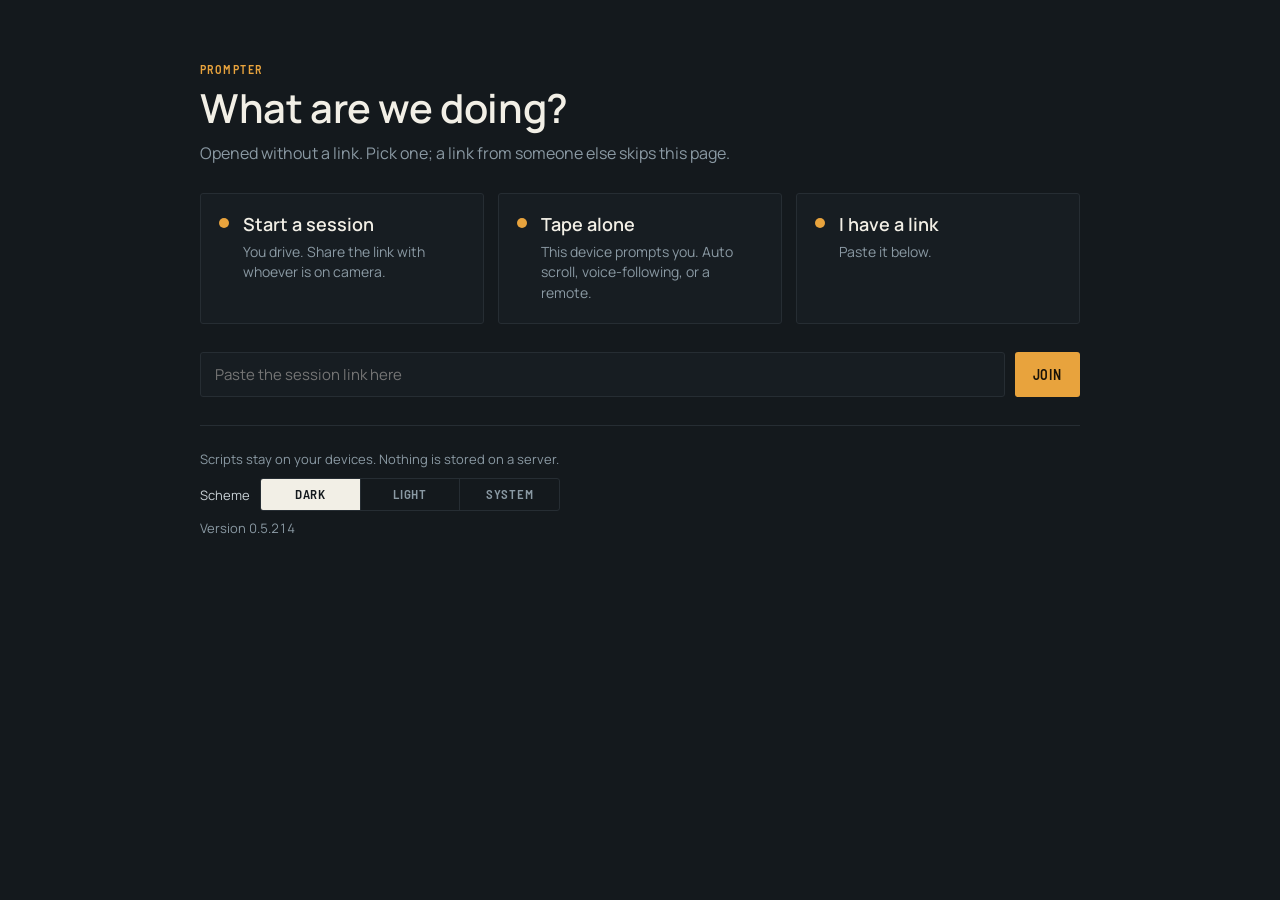
==== commit a0b0a9bd: "app 0.5.214 at 3b43c59; site hash ddccd1949f0c55306bc7cd52eb8569cbb72b3d464d5d51a5d760c599709dfd53" ====
--- a/index.html
+++ b/index.html
@@ -5,7 +5,7 @@
   <meta name="viewport" content="width=device-width, initial-scale=1, viewport-fit=cover">
   <meta name="color-scheme" content="dark">
   <title>Prompter</title>
-  <!-- item 9, the install minimum: a manifest and standalone display, no service worker yet, so a reload always brings the newest build while the app changes daily (158 brings the worker, with its never-mid-session rule) -->
+  <!-- item 9: a manifest and standalone display; the built site also registers the offline worker (app/offline-client.ts), which keeps a copy of the build so the app opens with no network, and holds a newer build until the user takes it (158) -->
   <link rel="manifest" href="./app.webmanifest">
   <meta name="theme-color" content="#000000">
   <meta name="apple-mobile-web-app-capable" content="yes">
@@ -19,8 +19,8 @@
   <link rel="icon" type="image/png" sizes="32x32" href="./app-icon-32.png">
   <link rel="icon" type="image/png" sizes="48x48" href="./app-icon-48.png">
   <!-- the faces ship with the app (131): app/public/fonts, declared at the head of prompter-app.css; nothing is fetched from a third party -->
-  <script type="module" crossorigin src="./assets/index-Q57Pp0v-.js"></script>
-  <link rel="stylesheet" crossorigin href="./assets/index-CBl7PI0w.css">
+  <script type="module" crossorigin src="./assets/index-DzaYlfyZ.js"></script>
+  <link rel="stylesheet" crossorigin href="./assets/index-C0RlnFyW.css">
 </head>
 <body>
   <div id="screens" class="screens" hidden></div>
@@ -36,6 +36,8 @@
     <div id="readoutBar" class="readout-bar" aria-hidden="true" hidden></div>
     <div id="tapeBeat" class="tape-beat" aria-hidden="true" hidden></div>
     <div id="tapeCard" class="tape-card" role="status" hidden><span class="tape-card-word"></span><span class="tape-card-words"></span></div>
+    <!-- 193: the performer's notice (src/notice.ts): what has happened to the session, across the top, turned with the words on a mirrored or flipped screen -->
+    <div id="notice" class="notice" role="status" hidden><b id="noticeHead" class="notice-head"></b><span id="noticeSub" class="notice-sub"></span></div>
   </main>
   <aside id="hud" class="hud" aria-live="off" hidden></aside>
   <div id="installBar" class="installbar" hidden>
@@ -71,9 +73,15 @@
   <button id="copyReport" class="copybtn reportbtn" type="button" hidden>Copy report</button>
   <button id="audioBtn" class="copybtn audiobtn" type="button" hidden>Audio</button>
   <button id="leaveBtn" class="copybtn leavebtn" type="button" hidden>Leave</button>
+  <!-- 193: offered on a performer's page only while the operator is gone (src/alone.ts offersAlone) -->
+  <button id="aloneBtn" class="copybtn alonebtn" type="button" hidden>Carry on alone</button>
   <button id="fsBtn" class="copybtn fsbtn" type="button" hidden>Full screen</button>
   <p id="fsHint" class="fshint" hidden>Click the text to go full screen. Esc brings the window back.</p>
   <div id="audioPanel" class="audiopanel" hidden>
+    <div class="audiopanel-row" id="offerRow" role="status" hidden>
+      <p class="note" id="offerNote"></p>
+      <div class="btn-row" id="offerBtns"></div>
+    </div>
     <div class="audiopanel-row">
       <span class="control-label">Listening on</span>
       <div class="segment" id="earSeg">
@@ -90,6 +98,8 @@
     </div>
     <label class="audiopanel-row"><span class="control-head"><span class="control-label">Far voice</span><span class="fig" id="farLevelFig">100%</span></span><input id="farLevel" class="range" type="range" min="100" max="300" step="5" value="100" aria-label="Far voice level"><span class="note">At 100% it comes as it is. Above that the app adds to it, which can distort if the other end is already loud.</span></label>
     <label class="audiopanel-row"><span class="control-label">Microphone</span><select id="micSelect" class="field select" aria-label="Microphone"></select></label>
+    <label class="audiopanel-row" id="outRow" hidden><span class="control-label">Sound out</span><select id="outSelect" class="field select" aria-label="Sound out"></select></label>
+    <div class="audiopanel-row" id="outAskRow" hidden><button id="outAsk" class="btn btn-quiet" type="button">Choose where the sound comes out</button></div>
     <div class="audiopanel-row" id="recRow" hidden>
       <span class="control-label">Recording</span>
       <div class="segment" id="recSeg">
@@ -97,6 +107,14 @@
         <button class="seg" type="button" data-rec="separate">Separate camera</button>
       </div>
     </div>
+    <div class="audiopanel-row" id="eyeRow" hidden>
+      <span class="control-label">Where the camera is</span>
+      <div class="segment" id="eyeSeg">
+        <button class="seg" type="button" data-eye="left">Camera left</button>
+        <button class="seg" type="button" data-eye="lens">Down the lens</button>
+        <button class="seg" type="button" data-eye="right">Camera right</button>
+      </div>
+    </div>
     <label class="audiopanel-row" id="camRow"><span class="control-label">Camera</span><select id="camSelect" class="field select" aria-label="Camera"></select></label>
     <p class="note" id="audioNote"></p>
   </div>
--- a/assets/index-C0RlnFyW.css
+++ b/assets/index-C0RlnFyW.css
@@ -0,0 +1 @@
+@font-face{font-family:Atkinson Hyperlegible;font-style:normal;font-weight:400;font-display:swap;src:url(../fonts/atkinson-hyperlegible-400-latin-ext.woff2) format("woff2");unicode-range:U+0100-02BA,U+02BD-02C5,U+02C7-02CC,U+02CE-02D7,U+02DD-02FF,U+0304,U+0308,U+0329,U+1D00-1DBF,U+1E00-1E9F,U+1EF2-1EFF,U+2020,U+20A0-20AB,U+20AD-20C4,U+2113,U+2C60-2C7F,U+A720-A7FF}@font-face{font-family:Atkinson Hyperlegible;font-style:normal;font-weight:400;font-display:swap;src:url(../fonts/atkinson-hyperlegible-400-latin.woff2) format("woff2");unicode-range:U+0000-00FF,U+0131,U+0152-0153,U+02BB-02BC,U+02C6,U+02DA,U+02DC,U+0304,U+0308,U+0329,U+2000-206F,U+20AC,U+2122,U+2191,U+2193,U+2212,U+2215,U+FEFF,U+FFFD}@font-face{font-family:Atkinson Hyperlegible;font-style:normal;font-weight:700;font-display:swap;src:url(../fonts/atkinson-hyperlegible-700-latin-ext.woff2) format("woff2");unicode-range:U+0100-02BA,U+02BD-02C5,U+02C7-02CC,U+02CE-02D7,U+02DD-02FF,U+0304,U+0308,U+0329,U+1D00-1DBF,U+1E00-1E9F,U+1EF2-1EFF,U+2020,U+20A0-20AB,U+20AD-20C4,U+2113,U+2C60-2C7F,U+A720-A7FF}@font-face{font-family:Atkinson Hyperlegible;font-style:normal;font-weight:700;font-display:swap;src:url(../fonts/atkinson-hyperlegible-700-latin.woff2) format("woff2");unicode-range:U+0000-00FF,U+0131,U+0152-0153,U+02BB-02BC,U+02C6,U+02DA,U+02DC,U+0304,U+0308,U+0329,U+2000-206F,U+20AC,U+2122,U+2191,U+2193,U+2212,U+2215,U+FEFF,U+FFFD}@font-face{font-family:Barlow Semi Condensed;font-style:normal;font-weight:400;font-display:swap;src:url(../fonts/barlow-semi-condensed-400-latin-ext.woff2) format("woff2");unicode-range:U+0100-02BA,U+02BD-02C5,U+02C7-02CC,U+02CE-02D7,U+02DD-02FF,U+0304,U+0308,U+0329,U+1D00-1DBF,U+1E00-1E9F,U+1EF2-1EFF,U+2020,U+20A0-20AB,U+20AD-20C4,U+2113,U+2C60-2C7F,U+A720-A7FF}@font-face{font-family:Barlow Semi Condensed;font-style:normal;font-weight:400;font-display:swap;src:url(../fonts/barlow-semi-condensed-400-latin.woff2) format("woff2");unicode-range:U+0000-00FF,U+0131,U+0152-0153,U+02BB-02BC,U+02C6,U+02DA,U+02DC,U+0304,U+0308,U+0329,U+2000-206F,U+20AC,U+2122,U+2191,U+2193,U+2212,U+2215,U+FEFF,U+FFFD}@font-face{font-family:Barlow Semi Condensed;font-style:normal;font-weight:500;font-display:swap;src:url(../fonts/barlow-semi-condensed-500-latin-ext.woff2) format("woff2");unicode-range:U+0100-02BA,U+02BD-02C5,U+02C7-02CC,U+02CE-02D7,U+02DD-02FF,U+0304,U+0308,U+0329,U+1D00-1DBF,U+1E00-1E9F,U+1EF2-1EFF,U+2020,U+20A0-20AB,U+20AD-20C4,U+2113,U+2C60-2C7F,U+A720-A7FF}@font-face{font-family:Barlow Semi Condensed;font-style:normal;font-weight:500;font-display:swap;src:url(../fonts/barlow-semi-condensed-500-latin.woff2) format("woff2");unicode-range:U+0000-00FF,U+0131,U+0152-0153,U+02BB-02BC,U+02C6,U+02DA,U+02DC,U+0304,U+0308,U+0329,U+2000-206F,U+20AC,U+2122,U+2191,U+2193,U+2212,U+2215,U+FEFF,U+FFFD}@font-face{font-family:Barlow Semi Condensed;font-style:normal;font-weight:600;font-display:swap;src:url(../fonts/barlow-semi-condensed-600-latin-ext.woff2) format("woff2");unicode-range:U+0100-02BA,U+02BD-02C5,U+02C7-02CC,U+02CE-02D7,U+02DD-02FF,U+0304,U+0308,U+0329,U+1D00-1DBF,U+1E00-1E9F,U+1EF2-1EFF,U+2020,U+20A0-20AB,U+20AD-20C4,U+2113,U+2C60-2C7F,U+A720-A7FF}@font-face{font-family:Barlow Semi Condensed;font-style:normal;font-weight:600;font-display:swap;src:url(../fonts/barlow-semi-condensed-600-latin.woff2) format("woff2");unicode-range:U+0000-00FF,U+0131,U+0152-0153,U+02BB-02BC,U+02C6,U+02DA,U+02DC,U+0304,U+0308,U+0329,U+2000-206F,U+20AC,U+2122,U+2191,U+2193,U+2212,U+2215,U+FEFF,U+FFFD}@font-face{font-family:Barlow Semi Condensed;font-style:normal;font-weight:700;font-display:swap;src:url(../fonts/barlow-semi-condensed-700-latin-ext.woff2) format("woff2");unicode-range:U+0100-02BA,U+02BD-02C5,U+02C7-02CC,U+02CE-02D7,U+02DD-02FF,U+0304,U+0308,U+0329,U+1D00-1DBF,U+1E00-1E9F,U+1EF2-1EFF,U+2020,U+20A0-20AB,U+20AD-20C4,U+2113,U+2C60-2C7F,U+A720-A7FF}@font-face{font-family:Barlow Semi Condensed;font-style:normal;font-weight:700;font-display:swap;src:url(../fonts/barlow-semi-condensed-700-latin.woff2) format("woff2");unicode-range:U+0000-00FF,U+0131,U+0152-0153,U+02BB-02BC,U+02C6,U+02DA,U+02DC,U+0304,U+0308,U+0329,U+2000-206F,U+20AC,U+2122,U+2191,U+2193,U+2212,U+2215,U+FEFF,U+FFFD}@font-face{font-family:Inter;font-style:normal;font-weight:400;font-display:swap;src:url(../fonts/inter-400-latin-ext.woff2) format("woff2");unicode-range:U+0100-02BA,U+02BD-02C5,U+02C7-02CC,U+02CE-02D7,U+02DD-02FF,U+0304,U+0308,U+0329,U+1D00-1DBF,U+1E00-1E9F,U+1EF2-1EFF,U+2020,U+20A0-20AB,U+20AD-20C4,U+2113,U+2C60-2C7F,U+A720-A7FF}@font-face{font-family:Inter;font-style:normal;font-weight:400;font-display:swap;src:url(../fonts/inter-400-latin.woff2) format("woff2");unicode-range:U+0000-00FF,U+0131,U+0152-0153,U+02BB-02BC,U+02C6,U+02DA,U+02DC,U+0304,U+0308,U+0329,U+2000-206F,U+20AC,U+2122,U+2191,U+2193,U+2212,U+2215,U+FEFF,U+FFFD}@font-face{font-family:Inter;font-style:normal;font-weight:700;font-display:swap;src:url(../fonts/inter-700-latin-ext.woff2) format("woff2");unicode-range:U+0100-02BA,U+02BD-02C5,U+02C7-02CC,U+02CE-02D7,U+02DD-02FF,U+0304,U+0308,U+0329,U+1D00-1DBF,U+1E00-1E9F,U+1EF2-1EFF,U+2020,U+20A0-20AB,U+20AD-20C4,U+2113,U+2C60-2C7F,U+A720-A7FF}@font-face{font-family:Inter;font-style:normal;font-weight:700;font-display:swap;src:url(../fonts/inter-700-latin.woff2) format("woff2");unicode-range:U+0000-00FF,U+0131,U+0152-0153,U+02BB-02BC,U+02C6,U+02DA,U+02DC,U+0304,U+0308,U+0329,U+2000-206F,U+20AC,U+2122,U+2191,U+2193,U+2212,U+2215,U+FEFF,U+FFFD}@font-face{font-family:JetBrains Mono;font-style:normal;font-weight:400 500;font-display:swap;src:url(../fonts/jetbrains-mono-variable-latin-ext.woff2) format("woff2");unicode-range:U+0100-02BA,U+02BD-02C5,U+02C7-02CC,U+02CE-02D7,U+02DD-02FF,U+0304,U+0308,U+0329,U+1D00-1DBF,U+1E00-1E9F,U+1EF2-1EFF,U+2020,U+20A0-20AB,U+20AD-20C4,U+2113,U+2C60-2C7F,U+A720-A7FF}@font-face{font-family:JetBrains Mono;font-style:normal;font-weight:400 500;font-display:swap;src:url(../fonts/jetbrains-mono-variable-latin.woff2) format("woff2");unicode-range:U+0000-00FF,U+0131,U+0152-0153,U+02BB-02BC,U+02C6,U+02DA,U+02DC,U+0304,U+0308,U+0329,U+2000-206F,U+20AC,U+2122,U+2191,U+2193,U+2212,U+2215,U+FEFF,U+FFFD}@font-face{font-family:Lexend;font-style:normal;font-weight:400;font-display:swap;src:url(../fonts/lexend-400-latin-ext.woff2) format("woff2");unicode-range:U+0100-02BA,U+02BD-02C5,U+02C7-02CC,U+02CE-02D7,U+02DD-02FF,U+0304,U+0308,U+0329,U+1D00-1DBF,U+1E00-1E9F,U+1EF2-1EFF,U+2020,U+20A0-20AB,U+20AD-20C4,U+2113,U+2C60-2C7F,U+A720-A7FF}@font-face{font-family:Lexend;font-style:normal;font-weight:400;font-display:swap;src:url(../fonts/lexend-400-latin.woff2) format("woff2");unicode-range:U+0000-00FF,U+0131,U+0152-0153,U+02BB-02BC,U+02C6,U+02DA,U+02DC,U+0304,U+0308,U+0329,U+2000-206F,U+20AC,U+2122,U+2191,U+2193,U+2212,U+2215,U+FEFF,U+FFFD}@font-face{font-family:Lexend;font-style:normal;font-weight:700;font-display:swap;src:url(../fonts/lexend-700-latin-ext.woff2) format("woff2");unicode-range:U+0100-02BA,U+02BD-02C5,U+02C7-02CC,U+02CE-02D7,U+02DD-02FF,U+0304,U+0308,U+0329,U+1D00-1DBF,U+1E00-1E9F,U+1EF2-1EFF,U+2020,U+20A0-20AB,U+20AD-20C4,U+2113,U+2C60-2C7F,U+A720-A7FF}@font-face{font-family:Lexend;font-style:normal;font-weight:700;font-display:swap;src:url(../fonts/lexend-700-latin.woff2) format("woff2");unicode-range:U+0000-00FF,U+0131,U+0152-0153,U+02BB-02BC,U+02C6,U+02DA,U+02DC,U+0304,U+0308,U+0329,U+2000-206F,U+20AC,U+2122,U+2191,U+2193,U+2212,U+2215,U+FEFF,U+FFFD}@font-face{font-family:Manrope;font-style:normal;font-weight:400 700;font-display:swap;src:url(../fonts/manrope-variable-latin-ext.woff2) format("woff2");unicode-range:U+0100-02BA,U+02BD-02C5,U+02C7-02CC,U+02CE-02D7,U+02DD-02FF,U+0304,U+0308,U+0329,U+1D00-1DBF,U+1E00-1E9F,U+1EF2-1EFF,U+2020,U+20A0-20AB,U+20AD-20C4,U+2113,U+2C60-2C7F,U+A720-A7FF}@font-face{font-family:Manrope;font-style:normal;font-weight:400 700;font-display:swap;src:url(../fonts/manrope-variable-latin.woff2) format("woff2");unicode-range:U+0000-00FF,U+0131,U+0152-0153,U+02BB-02BC,U+02C6,U+02DA,U+02DC,U+0304,U+0308,U+0329,U+2000-206F,U+20AC,U+2122,U+2191,U+2193,U+2212,U+2215,U+FEFF,U+FFFD}@font-face{font-family:Noto Sans;font-style:normal;font-weight:400;font-display:swap;src:url(../fonts/noto-sans-400-latin-ext.woff2) format("woff2");unicode-range:U+0100-02BA,U+02BD-02C5,U+02C7-02CC,U+02CE-02D7,U+02DD-02FF,U+0304,U+0308,U+0329,U+1D00-1DBF,U+1E00-1E9F,U+1EF2-1EFF,U+2020,U+20A0-20AB,U+20AD-20C4,U+2113,U+2C60-2C7F,U+A720-A7FF}@font-face{font-family:Noto Sans;font-style:normal;font-weight:400;font-display:swap;src:url(../fonts/noto-sans-400-latin.woff2) format("woff2");unicode-range:U+0000-00FF,U+0131,U+0152-0153,U+02BB-02BC,U+02C6,U+02DA,U+02DC,U+0304,U+0308,U+0329,U+2000-206F,U+20AC,U+2122,U+2191,U+2193,U+2212,U+2215,U+FEFF,U+FFFD}@font-face{font-family:Noto Sans;font-style:normal;font-weight:700;font-display:swap;src:url(../fonts/noto-sans-700-latin-ext.woff2) format("woff2");unicode-range:U+0100-02BA,U+02BD-02C5,U+02C7-02CC,U+02CE-02D7,U+02DD-02FF,U+0304,U+0308,U+0329,U+1D00-1DBF,U+1E00-1E9F,U+1EF2-1EFF,U+2020,U+20A0-20AB,U+20AD-20C4,U+2113,U+2C60-2C7F,U+A720-A7FF}@font-face{font-family:Noto Sans;font-style:normal;font-weight:700;font-display:swap;src:url(../fonts/noto-sans-700-latin.woff2) format("woff2");unicode-range:U+0000-00FF,U+0131,U+0152-0153,U+02BB-02BC,U+02C6,U+02DA,U+02DC,U+0304,U+0308,U+0329,U+2000-206F,U+20AC,U+2122,U+2191,U+2193,U+2212,U+2215,U+FEFF,U+FFFD}@font-face{font-family:OpenDyslexic;font-style:normal;font-weight:400;font-display:swap;src:url(../fonts/opendyslexic-regular.woff2) format("woff2")}@font-face{font-family:OpenDyslexic;font-style:normal;font-weight:800;font-display:swap;src:url(../fonts/opendyslexic-bold.woff2) format("woff2")}@font-face{font-family:"Source Serif 4";font-style:normal;font-weight:400;font-display:swap;src:url(../fonts/source-serif-4-400-latin-ext.woff2) format("woff2");unicode-range:U+0100-02BA,U+02BD-02C5,U+02C7-02CC,U+02CE-02D7,U+02DD-02FF,U+0304,U+0308,U+0329,U+1D00-1DBF,U+1E00-1E9F,U+1EF2-1EFF,U+2020,U+20A0-20AB,U+20AD-20C4,U+2113,U+2C60-2C7F,U+A720-A7FF}@font-face{font-family:"Source Serif 4";font-style:normal;font-weight:400;font-display:swap;src:url(../fonts/source-serif-4-400-latin.woff2) format("woff2");unicode-range:U+0000-00FF,U+0131,U+0152-0153,U+02BB-02BC,U+02C6,U+02DA,U+02DC,U+0304,U+0308,U+0329,U+2000-206F,U+20AC,U+2122,U+2191,U+2193,U+2212,U+2215,U+FEFF,U+FFFD}@font-face{font-family:"Source Serif 4";font-style:normal;font-weight:700;font-display:swap;src:url(../fonts/source-serif-4-700-latin-ext.woff2) format("woff2");unicode-range:U+0100-02BA,U+02BD-02C5,U+02C7-02CC,U+02CE-02D7,U+02DD-02FF,U+0304,U+0308,U+0329,U+1D00-1DBF,U+1E00-1E9F,U+1EF2-1EFF,U+2020,U+20A0-20AB,U+20AD-20C4,U+2113,U+2C60-2C7F,U+A720-A7FF}@font-face{font-family:"Source Serif 4";font-style:normal;font-weight:700;font-display:swap;src:url(../fonts/source-serif-4-700-latin.woff2) format("woff2");unicode-range:U+0000-00FF,U+0131,U+0152-0153,U+02BB-02BC,U+02C6,U+02DA,U+02DC,U+0304,U+0308,U+0329,U+2000-206F,U+20AC,U+2122,U+2191,U+2193,U+2212,U+2215,U+FEFF,U+FFFD}:root{--bg: #000000;--text: #ffffff;--font-px: 60px;--line-px: 84px;--margin-px: 40px;--text-w-px: 920px;--word-spacing-px: 3px;--mask-opacity: .55;--accent: #e8a33d;--muted: #8a99a3;--panel: rgba(20, 25, 29, .88);--fail: #df6056;--fail-fill: #b8362c}[hidden]{display:none!important}:root[data-scheme=light] body{background:var(--ui-bg)}html,body{margin:0;height:100%;background:#000;overflow:hidden;-webkit-user-select:none;user-select:none;touch-action:none}.stage{position:fixed;inset:0}.stage.embedded{position:absolute;inset:0;border-radius:var(--r-s)}.stage{overflow:hidden;background:var(--bg);transform-origin:center;cursor:grab}.stage.dragging{cursor:grabbing}.column{position:absolute;top:0;left:var(--col-left-px, var(--margin-px));width:var(--text-w-px);color:var(--text);font-family:Atkinson Hyperlegible,Segoe UI,Helvetica,Arial,sans-serif;font-weight:700;font-size:var(--font-px);word-spacing:var(--word-spacing-px);will-change:transform}.line .fb{-webkit-text-stroke:.045em currentColor}.line .fi{font-style:italic}.line .fu,.line .fs{text-decoration-skip-ink:none}.line .fu{text-decoration:underline;text-decoration-thickness:.06em;text-underline-offset:.12em}.line .fs{text-decoration:line-through;text-decoration-thickness:.06em}.line .fu.fs{text-decoration:underline line-through;text-decoration-thickness:.06em}.line .fsup,.line .fsub{font-size:.62em;position:relative}.line .fsup{top:-.55em}.line .fsub{top:.25em}.fmtbar{display:grid;grid-template-columns:repeat(6,minmax(0,1fr));align-items:center;gap:6px;max-width:420px}.fmtbar>.fmt{min-width:0;padding:0}.fmtbar>.fmt-clear{grid-column:span 2}.fmtbar.compact{grid-template-columns:repeat(6,minmax(0,1fr))}.fmt{min-width:38px;height:34px;padding:0 10px;border:1px solid var(--ui-line);border-radius:var(--r-s);background:var(--ui-quiet);color:var(--ui-ink);font:600 14px/1 var(--sans);cursor:pointer}.fmt:hover,.fmt:focus-visible{filter:brightness(1.2);outline:none}.fmt.on{background:var(--ui-ink);color:var(--ui-bg);border-color:var(--ui-ink)}.fmt.armed{background:var(--fail-fill);color:#fff;border-color:var(--fail-fill)}.fmt-hint.warn{color:var(--fail);font-weight:600}.fmt:disabled{opacity:.35;cursor:default;filter:none}.fmt-step{font-size:18px;min-width:32px;padding:0 6px}.fmt-word{padding:0 8px}.fmt-b{font-weight:800}.fmt-i{font-style:italic}.fmt-u{text-decoration:underline}.fmt-s{text-decoration:line-through}.fmt-colours{position:relative;display:flex;grid-column:span 2}.fmt-held{flex:1;min-width:0;padding:0;border-radius:var(--r-s) 0 0 var(--r-s);box-shadow:inset 0 -5px 0 var(--held, #ffcc00)}.fmt-open{min-width:26px;padding:0 6px;border-left:0;border-radius:0 var(--r-s) var(--r-s) 0}.fmt-palette{position:absolute;top:40px;left:0;z-index:5;display:grid;grid-template-columns:repeat(6,30px);gap:6px;padding:10px;border:1px solid var(--ui-line);border-radius:var(--r);background:var(--ui-panel2);box-shadow:0 8px 24px #00000080}.fmt-palette[hidden]{display:none}.fmt-palette.right{left:auto;right:0}.fmt-pick{padding:0 10px;box-shadow:inset 0 -5px 0 var(--held, #ffffff);white-space:nowrap}.colourpicks{position:relative;display:grid;grid-template-columns:1fr 1fr;gap:6px;max-width:420px}.colourpicks .fmt-colours{display:block;position:static;grid-column:auto}.colourpicks .fmt-pick{width:100%}.colourpicks .fmt-palette,.colourpicks .fmt-palette.right{left:0;right:auto;top:calc(100% + 6px)}.fmt-swatch{min-width:0;width:30px;height:30px;padding:0;border-radius:var(--r-s)}.fmt-swatch:hover,.fmt-swatch:focus-visible{outline:2px solid var(--ui-ink);outline-offset:1px;filter:none}.fmt-wide{grid-column:1 / -1;display:flex;align-items:center;justify-content:center;box-sizing:border-box}.fmt-picker{flex-direction:column;align-items:stretch;gap:8px}.fmt-picker[hidden]{display:none}.fmt-field{height:120px;border-radius:var(--r-s);cursor:crosshair;touch-action:none;background:linear-gradient(to top,#000,#0000),linear-gradient(to right,#fff,hsl(var(--hue, 45),100%,50%))}.fmt-hue{width:100%;height:14px;margin:0;border-radius:7px;appearance:none;-webkit-appearance:none;background:linear-gradient(to right,red,#ff0,#0f0,#0ff,#00f,#f0f,red);cursor:pointer}.fmt-hue::-webkit-slider-thumb{-webkit-appearance:none;width:14px;height:18px;border-radius:var(--r-xs);border:2px solid var(--ui-bg);background:var(--ui-ink)}.fmt-hue::-moz-range-thumb{width:12px;height:16px;border-radius:var(--r-xs);border:2px solid var(--ui-bg);background:var(--ui-ink)}.fmt-hexrow{display:flex;align-items:center;gap:6px}.fmt-hex{flex:1;min-width:0;height:28px;box-sizing:border-box;padding:0 6px;border:1px solid var(--ui-line);border-radius:var(--r-s);background:var(--ui-bg);color:var(--ui-ink);font:12px/1 var(--display)}.fmt-hex.bad{border-color:var(--fail)}.fmt-hexrow .fmt{height:28px;min-width:0;font-size:12px}.fmt-readout{font:12px/1 var(--display);color:var(--muted);padding-left:22px;position:relative;min-width:76px}.fmt-readout:before{content:"";position:absolute;left:0;top:-2px;width:16px;height:16px;border-radius:var(--r-xs);background:var(--shown, #ffcc00)}.name-row{display:flex;gap:8px}.name-row .field{flex:1;min-width:0;margin:0}.fmt-hint{grid-column:1 / -1;font-size:12px;color:var(--muted)}.fmt-hint:empty{display:none}.line.dim{opacity:.38}body.quiet{cursor:none}.hud,.reportbtn,.audiobtn,.leavebtn,.alonebtn,.fsbtn{transition:opacity .35s}body.quiet .hud,body.quiet .reportbtn,body.quiet .audiobtn,body.quiet .leavebtn,body.quiet .alonebtn,body.quiet .fsbtn,body.quiet .fshint,body.quiet .help-pill.help-performer{opacity:0;pointer-events:none}body.output .hud{opacity:1;transition:none}.output-words{position:fixed;left:50%;bottom:3%;transform:translate(-50%);z-index:6;box-sizing:border-box;margin:0;max-width:92%;padding:10px 16px;border:1px solid var(--accent);border-radius:var(--r);background:#000000d9;color:#fff;font:600 16px/1.3 var(--sans);text-align:center;cursor:pointer}.output-words[hidden],.output-test[hidden]{display:none}.output-test{position:absolute;inset:0;z-index:3;box-sizing:border-box;border:4px solid var(--accent);display:flex;align-items:center;justify-content:center;pointer-events:none}.output-test span{padding:0 6%;font:700 40px/1.2 var(--display);color:var(--accent);text-align:center}.line{position:absolute;left:0;right:0;height:var(--line-px);line-height:var(--line-px);white-space:nowrap;overflow:visible}.line.stretch{text-align-last:justify}.mask{position:absolute;left:0;right:0;background:var(--bg);opacity:var(--mask-opacity);pointer-events:none}.mask-top{top:0}.mask-bottom{bottom:0}.setup-box{position:absolute;top:0;bottom:0;left:var(--col-left-px, var(--margin-px));width:var(--text-w-px);border-left:1px dashed var(--accent);border-right:1px dashed var(--accent);background:repeating-linear-gradient(135deg,rgba(232,163,61,.08) 0 8px,transparent 8px 18px);pointer-events:none}.setup-words{position:absolute;left:14px;top:12px;font:600 12px/1.5 var(--display, "Barlow Semi Condensed", "Arial Narrow", sans-serif);letter-spacing:.1em;text-transform:uppercase;color:var(--accent);pointer-events:none;white-space:pre-line}.setup-words[data-clear=left]{left:40px}.setup-guides{position:absolute;inset:0;pointer-events:none}.grat{position:absolute;left:0;right:0;border-top:1px dashed var(--text);opacity:.6}.grat span{position:absolute;right:10px;top:-18px;font:600 11px/1 var(--display, "Barlow Semi Condensed", "Arial Narrow", sans-serif);letter-spacing:.08em;text-transform:uppercase;color:var(--text)}.gratmark{position:absolute;width:14px;height:14px;margin:-7px 0 0 -7px;border:1px solid var(--text);border-radius:50%;opacity:.7}.camside{position:absolute;top:0;bottom:0;width:26px;display:flex;align-items:center;justify-content:center}.camside[data-side=left]{left:0;background:linear-gradient(to right,rgba(232,163,61,.3),transparent)}.camside[data-side=right]{right:0;background:linear-gradient(to left,rgba(232,163,61,.3),transparent)}.camside span{writing-mode:vertical-rl;transform:rotate(180deg);font:600 11px/1 var(--display, "Barlow Semi Condensed", "Arial Narrow", sans-serif);letter-spacing:.1em;text-transform:uppercase;color:var(--accent);white-space:nowrap}.lensmark{position:absolute;display:flex;align-items:center;gap:8px;margin:0;padding:8px;border:0;background:none;color:var(--accent);font:600 12px/1 var(--display, "Barlow Semi Condensed", "Arial Narrow", sans-serif);letter-spacing:.1em;text-transform:uppercase;white-space:nowrap;pointer-events:none}.lensmark.pressable{pointer-events:auto;cursor:pointer;touch-action:manipulation}.lensmark i{flex:none;width:22px;height:22px;box-sizing:border-box;border:3px solid var(--accent);border-radius:50%;box-shadow:0 0 0 6px #e8a33d40;animation:lens-pulse 1.6s ease-in-out infinite}.lensmark-hint{opacity:.75}.lensmark:not(.pressable) .lensmark-hint{display:none}.lensmark[data-side=left]{left:6px;top:50%;transform:translateY(-50%)}.lensmark[data-side=right]{right:6px;top:50%;transform:translateY(-50%);flex-direction:row-reverse}.lensmark[data-side=top]{top:4px;left:50%;transform:translate(-50%)}.lensmark[data-side=bottom]{bottom:4px;left:50%;transform:translate(-50%)}.setup-picture{position:absolute;inset:0;width:100%;height:100%;object-fit:cover;transform:scaleX(-1);background:#000;pointer-events:none}.setup-picture-ctl{position:absolute;left:14px;max-width:calc(100% - 28px);display:flex;flex-direction:column;align-items:flex-start;gap:6px}.setup-picture-btn{margin:0;padding:10px 14px;border:1px solid var(--accent);border-radius:var(--r, 3px);background:#0009;color:var(--accent);font:600 12px/1 var(--display, "Barlow Semi Condensed", "Arial Narrow", sans-serif);letter-spacing:.08em;text-transform:uppercase;white-space:nowrap;cursor:pointer;pointer-events:auto;touch-action:manipulation}.setup-picture-note{margin:0;padding:4px 6px;background:#0009;color:var(--accent);font:600 12px/1.4 var(--display, "Barlow Semi Condensed", "Arial Narrow", sans-serif);letter-spacing:.04em}@keyframes lens-pulse{50%{box-shadow:0 0 0 12px #e8a33d14}}@media(prefers-reduced-motion:reduce){.lensmark i{animation:none}}.readout-time{position:absolute;top:calc(2% + var(--notice-h, 0px));right:3%;z-index:2;font:500 calc(var(--font-px, 40px) * .45) / 1 var(--display);font-variant-numeric:tabular-nums;color:var(--text);opacity:.7;pointer-events:none}.readout-bar{position:absolute;left:0;bottom:0;height:4px;width:0;z-index:2;background:var(--text);opacity:.55;pointer-events:none}.readline{position:absolute;left:0;right:0;height:2px;background:#e8a33d99;pointer-events:none}.tape-card{position:absolute;inset:0;z-index:3;display:flex;flex-direction:column;align-items:center;justify-content:center;gap:.6em;background:#0d1114eb;color:#f2efe6;font-family:var(--display);font-weight:700;letter-spacing:.3em;text-indent:.3em;pointer-events:none}.tape-card[data-card=rolling]{color:#d8564b}.tape-card[data-card=standby]{color:#e8a33d}.tape-card-words{font-size:.45em;letter-spacing:.12em;text-indent:.12em;color:#f2efe6}.tape-card-words:empty{display:none}.tape-beat{position:absolute;left:0;right:0;z-index:3;transform:translateY(-50%);text-align:center;font-family:Atkinson Hyperlegible,Segoe UI,Helvetica,Arial,sans-serif;font-weight:700;line-height:1;color:#e8a33d;text-shadow:0 0 .25em rgba(0,0,0,.9);pointer-events:none}.tape-card[hidden],.tape-beat[hidden]{display:none}.notice{position:absolute;left:0;right:0;top:var(--soundbar-h, 0px);z-index:4;display:flex;flex-direction:column;gap:.2em;margin:0;padding:calc(10px + max(0px,env(safe-area-inset-top) - var(--soundbar-h, 0px))) 16px 10px;background:#0d1114f0;border-bottom:2px solid #e8a33d;pointer-events:none}.notice-head{font-weight:700;font-size:clamp(16px,min(calc(var(--font-px, 40px) * .66),7vh),64px);line-height:1.25;font-family:Atkinson Hyperlegible,Segoe UI,Helvetica,Arial,sans-serif;color:#e8a33d}.notice-sub{font:600 clamp(13px,min(calc(var(--font-px, 40px) * .48),5vh),44px) / 1.35 var(--sans, Manrope, "Segoe UI", Helvetica, Arial, sans-serif);color:#f2efe6}.notice[hidden],.notice-sub[hidden]{display:none}.readline:before,.readline:after{content:"";position:absolute;top:-8px;width:0;height:0;border-top:9px solid transparent;border-bottom:9px solid transparent}.readline:before{left:10px;border-left:14px solid var(--accent)}.readline:after{right:10px;border-right:14px solid var(--accent)}.hud{position:fixed;top:calc(12px + var(--notice-h, 0px));right:12px;max-width:min(46vw,520px);padding:8px 10px;border-radius:var(--r-s);background:var(--panel);color:var(--muted);font:12px/1.5 var(--display);font-variant-numeric:tabular-nums;white-space:pre-wrap;cursor:pointer}.hud b{color:var(--ui-ink);font-weight:500}.hud i{color:var(--accent);font-style:normal}.screens{position:fixed;inset:0;padding-top:var(--installbar-h, 0px);overflow:auto;background:var(--ui-bg);color:var(--ui-ink);font-family:var(--sans);-webkit-user-select:text;user-select:text;touch-action:auto}.screen{max-width:880px;margin:0 auto;padding:clamp(28px,7vh,72px) clamp(20px,5vw,48px) 40px;display:flex;flex-direction:column;gap:28px}.screen-head{display:flex;flex-direction:column;gap:10px}.eyebrow{font:600 12px/1 var(--display);letter-spacing:.12em;text-transform:uppercase;color:var(--accent)}.screen-title{margin:0;font-size:clamp(26px,4.2vw,40px);font-weight:600;line-height:1.15;letter-spacing:-.01em;text-wrap:balance}.screen-sub{margin:0;max-width:60ch;font-size:16px;line-height:1.5;color:var(--muted)}.cards{display:grid;grid-template-columns:repeat(auto-fit,minmax(230px,1fr));gap:14px}.card{display:flex;gap:14px;align-items:flex-start;text-align:left;padding:18px 18px 20px;border-radius:var(--r-l);border:1px solid var(--ui-line);background:var(--ui-panel);color:inherit;font:inherit;cursor:pointer;transition:border-color .12s ease,background .12s ease}.card:hover,.card:focus-visible{border-color:var(--accent);background:var(--ui-panel2);outline:none}.card-mark{flex:0 0 10px;width:10px;height:10px;margin-top:6px;border-radius:50%;background:var(--accent)}.card-text{display:flex;flex-direction:column;gap:6px}.card-title{font-size:18px;font-weight:600}.card-body{font-size:14px;line-height:1.45;color:var(--muted)}.linkrow{display:flex;gap:10px;align-items:stretch}.shelf{display:flex;gap:10px;align-items:center;flex-wrap:wrap;padding:12px 14px;border-radius:var(--r);border:1px solid var(--ui-line);background:var(--ui-panel)}.shelf-words{flex:1;min-width:220px;font-size:14px;line-height:1.4}.field{flex:1;min-width:0;padding:12px 14px;border-radius:var(--r);border:1px solid var(--ui-line);background:var(--ui-panel);color:var(--ui-ink);font:15px/1.3 var(--sans)}.field:focus{outline:none;border-color:var(--accent)}.field-mono{font-family:var(--display);font-size:14px}.field-error{margin:-14px 0 0;font-size:14px;color:var(--fail, #df6056)}.btn{padding:12px 18px;border:0;border-radius:var(--r);font:600 15px/1 var(--sans);cursor:pointer;white-space:nowrap}button.pressed{background:var(--ui-ink)!important;color:var(--ui-bg)!important;transition:none}.btn-accent{background:var(--accent);color:var(--accent-ink)}.btn-big{align-self:flex-start;padding:16px 26px;font-size:17px;background:var(--accent);color:var(--accent-ink)}.btn:hover,.btn:focus-visible{filter:brightness(1.08);outline:none}.update-presses{display:flex;gap:8px}.network-bar{padding:12px 14px;border:1px solid var(--ui-line);border-radius:var(--r);font-size:15px;color:var(--ui-ink)}.update-bar{display:flex;flex-wrap:wrap;align-items:center;justify-content:space-between;gap:12px;padding:12px 14px;border:1px solid var(--accent);border-radius:var(--r);font-size:15px}.screen-foot{margin-top:auto;padding-top:24px;font-size:13px;color:var(--muted);border-top:1px solid var(--ui-line)}.screen-version{display:block;margin-top:8px;font-size:13px;color:var(--muted);font-variant-numeric:tabular-nums}.room-host{position:fixed;inset:0;top:var(--soundbar-h, 0px);overflow:hidden;background:var(--ui-bg);color:var(--ui-ink);font-family:var(--sans);-webkit-user-select:text;user-select:text;touch-action:auto}.room{display:grid;grid-template-columns:minmax(0,1fr);grid-template-rows:auto 1fr;height:100%}.room-top{display:flex;align-items:center;gap:4px 14px;min-height:52px;padding:0 16px;border-bottom:1px solid var(--ui-line);background:var(--ui-panel)}@media(max-width:1460px){.room-top{flex-wrap:wrap}}.room-brand{display:flex;align-items:center;gap:10px;font-weight:600}.room-brand .dot{width:8px;height:8px;border-radius:50%;background:var(--accent)}.room-spacer{flex:1}.room-link{display:flex;align-items:center;gap:8px;min-width:0}.room-brand{white-space:nowrap}.room-link .field{width:140px;min-width:60px;flex:0 1 140px;margin:0;padding:7px 10px;font-size:12px}.room-link .btn{padding:8px 12px;font-size:13px}.room-stats{display:flex;align-items:center;gap:12px;margin-left:auto}.stat{display:flex;flex-direction:column;align-items:flex-end;gap:2px;white-space:nowrap}.stat-label{font:600 var(--label-size)/1 var(--display);letter-spacing:var(--title-tracking);text-transform:uppercase;color:var(--muted)}.fig{font-family:var(--display);font-variant-numeric:tabular-nums;font-feature-settings:"tnum";font-size:var(--fig-size);font-weight:500;color:var(--ui-ink)}.fig.under{color:var(--ok)}.fig.over{color:var(--fail);font-weight:600}.fig.long{color:var(--ui-accent);font-weight:600}.field-time{flex:0 0 auto;width:auto;padding:5px 8px;font:13px var(--display)}.pill{padding:5px 9px;border-radius:999px;font:600 11px/1 var(--display);letter-spacing:.08em}.pill-muted{background:var(--ui-quiet);color:var(--muted)}.pill-good{background:#5fb08c2e;color:var(--ok)}.room-body{display:grid;grid-template-columns:336px minmax(0,1fr) 336px;min-height:0}.room.left-collapsed .room-body{grid-template-columns:52px minmax(0,1fr) 336px}.room.right-collapsed .room-body{grid-template-columns:336px minmax(0,1fr) 52px}.room.left-collapsed.right-collapsed .room-body{grid-template-columns:52px minmax(0,1fr) 52px}.rail{position:relative;min-height:0;overflow:hidden;display:flex;flex-direction:column;padding-top:40px;background:var(--ui-panel);border-right:1px solid var(--ui-line)}.rail-right{border-right:0;border-left:1px solid var(--ui-line)}.rail-inner{flex:1 1 auto;min-height:0;overflow-y:auto;overflow-x:hidden;padding:0 16px 24px;display:flex;flex-direction:column;gap:var(--gap-sec)}.rail.collapsed .rail-inner{display:none}.collapser{position:absolute;top:8px;right:6px;z-index:2;width:24px;height:24px;border:0;border-radius:var(--r-s);background:var(--ui-quiet);color:var(--muted);font-size:16px;line-height:1;cursor:pointer}.rail-right .collapser{right:auto;left:6px}.rail-section{display:flex;flex-direction:column;gap:var(--gap-in)}.ws-bar{display:flex;align-items:center;gap:8px}.ws-seg{flex:none}.ws-seg .seg{flex:none;padding:6px 10px}.ws-menu-btn{display:inline-flex;align-items:center;gap:6px;padding:7px 10px;font-size:12px}.ws-menu-btn .tri{width:10px;height:10px;transform:rotate(90deg)}.ws-menu-btn.custom:after{content:"";width:6px;height:6px;border-radius:50%;background:var(--accent)}.ws-row{display:flex;align-items:center;gap:8px;padding:6px 10px;border-radius:var(--r-s);font:13px/1.3 var(--sans);color:var(--ui-ink);cursor:pointer}.ws-row:hover{background:var(--ui-quiet)}.ws-row.soon{color:var(--ui-dim);cursor:default}.ws-row.soon:hover{background:transparent}.ws-menu hr{border:0;border-top:1px solid var(--ui-line);margin:4px 0}.ws-menu button:disabled{color:var(--ui-dim);cursor:default}.rail-grip{padding:0 6px 0 0;border:0;background:transparent;color:var(--muted);font:600 14px/1 var(--sans);letter-spacing:-2px;cursor:grab;touch-action:none;user-select:none;-webkit-user-select:none}.rail-grip:hover,.rail-grip:focus-visible{color:var(--ui-ink);outline:none}.rail-grip:active{cursor:grabbing}.rail-section.dragging{opacity:.45}.rail-ghost{position:fixed;z-index:60;padding:6px 10px;border:1px solid var(--accent);border-radius:var(--r-s);background:var(--ui-panel2);color:var(--ui-ink);font:600 11px/1 var(--display);letter-spacing:.12em;pointer-events:none;box-shadow:0 8px 24px #00000080}.rail-fold{display:inline-flex;align-items:center;gap:6px;padding:0;border:0;background:transparent;color:inherit;font:inherit;letter-spacing:inherit;text-transform:inherit;cursor:pointer}.rail-fold .tri{width:10px;height:10px;flex:none;transition:transform .12s}.rail-section:not(.folded) .rail-fold .tri{transform:rotate(90deg)}.rail-fold:hover,.rail-fold:focus-visible{color:var(--ui-ink);outline:none}.room:not([data-band=phone]) .rail-section.folded>:not(.rail-head):not(.rail-title){display:none}.room:not([data-band=phone]) .rail-section.folded .rail-reset{display:none}.rail-head{display:flex;align-items:center;justify-content:space-between;gap:10px}.rail-reset{padding:3px 8px;border:1px solid var(--ui-line);border-radius:var(--r-s);background:transparent;color:var(--muted);font:600 10px/1 var(--display);letter-spacing:.08em;text-transform:uppercase;cursor:pointer}.rail-reset:hover,.rail-reset:focus-visible{color:var(--ui-ink);border-color:var(--muted);outline:none}.rail-title{margin:0;font:var(--title-weight) var(--title-size)/1 var(--display);letter-spacing:var(--title-tracking);text-transform:uppercase;color:var(--ui-label)}.roll{padding:18px;border:0;border-radius:var(--r-l);background:var(--accent);color:var(--accent-ink);font:700 20px/1 var(--sans);letter-spacing:.06em;cursor:pointer}.roll.rolling{background:#d8564b;color:#fff}.btn-row{display:flex;gap:var(--gap-btn)}.btn-row .btn{flex:1}.btn-row.wrap{flex-wrap:wrap}.btn-row.wrap .btn{flex:1 1 40%}.btn-quiet{background:var(--ui-quiet);color:var(--ui-ink)}.btn-cut{background:var(--fail-fill, #b8362c);color:#fff}.btn-cut:disabled,.btn-accent:disabled{opacity:.35;cursor:default}.btn-quiet.on{background:var(--ui-ink);color:var(--ui-bg)}.segment{display:flex;border:1px solid var(--ui-line);border-radius:var(--r);overflow:hidden}.seg{flex:1;padding:9px 6px;border:0;background:transparent;color:var(--muted);font:600 12px/1 var(--sans);cursor:pointer}.seg+.seg{border-left:1px solid var(--ui-line)}.seg.on{background:var(--ui-ink);color:var(--ui-bg)}.seg:focus-visible{outline:none;box-shadow:inset 0 0 0 2px var(--ui-ink)}.seg.on:focus-visible{box-shadow:inset 0 0 0 2px var(--ui-bg)}.seg:disabled{color:var(--ui-dim);cursor:default}.control{display:flex;flex-direction:column;gap:6px}.control-head,.figrow{display:flex;justify-content:space-between;align-items:baseline;gap:10px}.control-label{font-size:13px;color:var(--ui-label)}.range{width:100%;accent-color:var(--accent)}.meter{height:8px;border-radius:var(--r-xs);background:var(--ui-quiet);overflow:hidden}.meter-bar{height:100%;width:0;border-radius:var(--r-xs);background:var(--ok);transition:width .1s linear}.meter-bar.meter-hot{background:#d8564b}.swatches{display:grid;grid-template-columns:repeat(6,minmax(0,1fr));gap:6px;max-width:420px}.swatch-wrap{display:flex;flex-direction:column;gap:2px}.swatch-x{width:100%;min-height:44px;padding:0;border:0;border-radius:var(--r-s);background:transparent;color:var(--muted);font:700 16px/1 var(--sans);cursor:pointer}.swatch-x[hidden]{display:none}.swatch-x:hover,.swatch-x:focus-visible{background:var(--fail-fill);color:#fff;outline:none}.swatch.on{outline:2px solid var(--accent);outline-offset:2px}.swatch-plus{color:var(--ui-ink);border-color:var(--accent);cursor:pointer;font-size:18px}.swatch-empty{background:transparent;border-style:dashed;cursor:default}.swatch{width:100%;height:34px;padding:0;border:1px solid var(--ui-line);border-radius:var(--r-s);font:700 13px/1 Atkinson Hyperlegible,sans-serif;cursor:pointer}.note{margin:0;font-size:12px;line-height:1.5;color:var(--muted)}.note[data-light=amber]{color:var(--accent)}.note[data-light=red]{color:var(--fail)}.toggle{padding:7px 10px;border:1px solid var(--ui-line);border-radius:var(--r);background:transparent;color:var(--muted);font:600 12px/1 var(--sans);cursor:pointer}.toggle.on{border-color:#d8564b;color:#fff;background:#d8564b40}.stat-row{flex-direction:row;align-items:center;gap:8px}.centre{display:flex;flex-direction:column;min-width:0;min-height:0;padding:14px 18px;gap:10px}.centre-head{display:flex;align-items:center;gap:16px}.centre-head .segment{margin-left:auto;flex:0 0 auto}.centre-head .seg{padding:9px 14px}.centre-peers{font-size:13px;color:var(--muted);white-space:pre-line}.centre-device{color:var(--accent)}.frame-wrap{flex:1;min-height:0;display:flex;align-items:flex-start;justify-content:center}.roll-pane{display:flex;flex-direction:column;align-items:stretch;max-width:100%;max-height:100%}.frame{position:relative;flex:0 0 auto;width:320px;height:180px;background:#000;border:1px solid var(--ui-line);border-radius:var(--r-s);overflow:visible;clip-path:inset(0 0 calc(-1 * var(--ahead-px, 0px)) 0 round 6px);box-sizing:border-box}.stage.embedded{overflow:visible}.ahead{position:relative;height:var(--ahead-px, 0px);flex:0 0 auto;background:var(--ui-veil-soft);border-top:1px dashed var(--accent);box-shadow:inset 4px 0 0 var(--accent);pointer-events:none}.ahead[hidden]{display:none}.ahead-edge{display:flex;align-items:center;gap:10px;padding:5px 10px;cursor:ns-resize;color:var(--muted);font:600 11px/1 var(--display);letter-spacing:.1em;text-transform:uppercase;background:var(--ui-deep);border:1px solid var(--ui-line);border-top:0;border-radius:0 0 var(--r-s) var(--r-s);user-select:none;touch-action:none}.ahead-edge[hidden]{display:none}.ahead-edge .pill{flex:1;height:4px;border-radius:2px;background:var(--ui-line)}.ahead-edge .btn{padding:4px 8px;font-size:11px}.centre-status{flex:1 1 0;min-width:0;margin-left:auto;text-align:right;white-space:nowrap;overflow:hidden;text-overflow:ellipsis}.centre-confirm{display:flex;align-items:center;gap:10px;padding:10px 14px;border:1px solid var(--accent);border-radius:var(--r);background:var(--ui-panel2)}.centre-confirm .confirm-q{font-weight:600;margin-right:auto}.centre-confirm .btn{padding:8px 14px;font-size:13px}.centre-confirm[hidden]{display:none}.tape-word[data-light=red]{color:var(--fail);font-weight:600}.scene-offer{align-self:flex-start;max-width:100%;overflow:hidden;text-overflow:ellipsis;white-space:nowrap}.take-line{display:flex;align-items:baseline;gap:8px;font:600 15px/1 var(--sans);color:var(--ui-ink)}.btn-small{padding:6px 10px;font-size:12px}.take-log{display:flex;flex-direction:column;gap:4px}.take-log.rail-list{position:relative;overflow:auto;resize:vertical;min-height:36px}.take-log.full .take-row{grid-template-columns:auto 1fr auto auto auto}.take-rm{border:1px solid var(--ui-line);background:transparent;color:var(--muted);border-radius:var(--r-xs);cursor:pointer;font:600 11px/1 var(--sans);padding:4px 7px}.take-rm.armed{background:var(--fail-fill);color:#fff;border-color:var(--fail-fill)}.vbox-wide{width:min(94vw,760px)}.vbox-btns{display:flex;gap:8px;flex-wrap:wrap;justify-content:flex-end}.take-row{display:grid;grid-template-columns:auto 1fr auto auto;gap:6px 8px;align-items:center;padding:6px 8px;border:1px solid var(--ui-line);border-radius:var(--r-s);font-size:12px}.take-row.live{border-color:var(--fail)}.take-row.circled{border-color:var(--ok)}.take-n{font-weight:700;white-space:nowrap}.take-words{color:var(--ui-label);overflow:hidden;text-overflow:ellipsis;white-space:nowrap}.take-when{color:var(--muted);white-space:nowrap;font-variant-numeric:tabular-nums}.take-mark{border:1px solid var(--ui-line);background:transparent;color:var(--muted);border-radius:var(--r-xs);cursor:pointer;font-size:13px;line-height:1;padding:2px 6px}.take-row.circled .take-mark{background:var(--ok);color:var(--ui-bg);border-color:var(--ok)}.take-mark:disabled{cursor:default;opacity:.5}.cue-list{display:flex;flex-direction:column;gap:4px;max-height:196px;overflow:auto}.cue-row{display:grid;grid-template-columns:auto 1fr auto auto;gap:6px 8px;align-items:center;padding:6px 8px;border:1px solid var(--ui-line);border-radius:var(--r-s);font-size:12px;cursor:pointer}.cue-row.here{border-color:var(--ui-accent)}.cue-n{font-weight:700;white-space:nowrap;font-variant-numeric:tabular-nums}.cue-words{color:var(--ui-label);overflow:hidden;text-overflow:ellipsis;white-space:nowrap}.cue-hold,.cue-rm{border:1px solid var(--ui-line);background:transparent;color:var(--muted);border-radius:var(--r-xs);cursor:pointer;font:600 11px/1 var(--sans);padding:4px 7px}.cue-hold[aria-pressed=true]{background:var(--ui-accent);color:var(--ui-bg);border-color:var(--ui-accent)}.run-order{display:flex;flex-direction:column;gap:4px}.run-order.rail-list{position:relative;overflow:auto;resize:vertical;min-height:36px;max-height:260px}.run-row{display:grid;grid-template-columns:auto auto 1fr auto;gap:6px 8px;align-items:center;padding:6px 8px;border:1px solid var(--ui-line);border-radius:var(--r-s);font-size:12px;cursor:pointer}.run-row.onair{border-color:var(--fail)}.run-row.drop-before{box-shadow:0 -2px 0 0 var(--ui-accent)}.run-row.drop-after{box-shadow:0 2px 0 0 var(--ui-accent)}.run-grip{font-size:12px;padding-right:2px;touch-action:none}.run-n{font-weight:700;white-space:nowrap;font-variant-numeric:tabular-nums}.run-title{overflow:hidden;text-overflow:ellipsis;white-space:nowrap}.run-rm{border:1px solid var(--ui-line);background:transparent;color:var(--muted);border-radius:var(--r-xs);cursor:pointer;font:600 11px/1 var(--sans);padding:4px 7px}.kbox-list{display:flex;flex-direction:column;gap:2px;max-height:60vh;overflow:auto;padding-right:12px}.kbox-group{font:600 11px/1 var(--sans);letter-spacing:.08em;text-transform:uppercase;color:var(--ui-label2);margin:10px 0 4px}.krow{display:grid;grid-template-columns:1fr auto;gap:8px;align-items:center;padding:3px 0;border-top:1px solid var(--ui-rule);font-size:12px}.kkey{min-width:96px;font-variant-numeric:tabular-nums}.kbox-note:empty{display:none}.profile-list{display:flex;flex-direction:column;gap:4px}.profile-list.rail-list{position:relative;overflow:auto;resize:vertical;min-height:36px;max-height:220px}.profile-row{display:grid;grid-template-columns:1fr auto auto auto;gap:6px 8px;align-items:center;padding:6px 8px;border:1px solid var(--ui-line);border-radius:var(--r-s);font-size:12px}.profile-words{min-width:0}.profile-name{font-weight:700;overflow:hidden;text-overflow:ellipsis;white-space:nowrap}.profile-figs{color:var(--ui-label);font-size:11px;font-variant-numeric:tabular-nums;white-space:nowrap}.profile-btn{border:1px solid var(--ui-line);background:transparent;color:var(--muted);border-radius:var(--r-xs);cursor:pointer;font:600 11px/1 var(--sans);padding:4px 7px}.profile-btn:hover{color:var(--ui-ink);border-color:var(--ui-accent)}.take-note{grid-column:1 / -1;font-size:12px;padding:5px 8px}.take-lines{grid-column:1 / -1;font-size:11px;color:var(--muted);font-variant-numeric:tabular-nums}.centre-foot{display:flex;flex-wrap:wrap;align-items:center;gap:8px 10px}.centre-hint{white-space:nowrap}.centre-foot .btn{padding:8px 14px;font-size:13px}.centre-foot .segment{flex:0 0 auto}.centre-foot .seg{padding:7px 12px;font-size:13px;white-space:nowrap}.script{box-sizing:border-box;width:100%;min-height:240px;resize:vertical;padding:10px 12px;border:1px solid var(--ui-line);border-radius:var(--r);background:var(--ui-bg);color:var(--ui-ink);font:14px/1.5 var(--sans)}.script:focus{outline:none;border-color:var(--accent)}.script.rich{white-space:pre-wrap;overflow-wrap:break-word;overflow:auto;max-height:70vh;resize:vertical;cursor:text}.script.rich>div{min-height:1.5em}.script.rich .f-b{font-weight:700}.script.rich .f-i{font-style:italic}.script.rich .f-u{text-decoration:underline}.script.rich .f-s{text-decoration:line-through}.script.rich .f-u.f-s{text-decoration:underline line-through}.script.rich .f-sup{vertical-align:super;font-size:.75em}.script.rich .f-sub{vertical-align:sub;font-size:.75em}.editor-strip{display:flex;align-items:center;justify-content:space-between;margin:8px 0 6px;padding:4px 6px 4px 10px;border:1px solid var(--ui-line);border-radius:var(--r);background:var(--ui-deep)}.editor-strip-word{margin:0}.editor-strip-open{width:34px;height:28px;padding:0;display:flex;align-items:center;justify-content:center}.editor-strip-open:disabled{opacity:.4;cursor:default}.ico{width:15px;height:15px;fill:none;stroke:currentColor;stroke-width:2;stroke-linecap:round;stroke-linejoin:round}.fed-back{position:fixed;inset:0;z-index:30;background:var(--ui-veil)}.fed-back[hidden]{display:none}.fed{position:fixed;box-sizing:border-box;display:flex;flex-direction:column;background:var(--ui-panel2);border:1px solid var(--ui-line);border-radius:var(--r-l);box-shadow:0 14px 48px #000000a6}.fed-title{display:flex;align-items:center;gap:8px;padding:8px 10px;border-bottom:1px solid var(--ui-line);cursor:move;user-select:none;-webkit-user-select:none;touch-action:none}.fed-grip{color:var(--muted);font-size:16px;letter-spacing:-2px}.fed-name{flex:1;margin:0}.fed-saved{font:12px/1 var(--sans);color:var(--muted);margin-right:2px}.fed-saved.kept{color:var(--ok)}.fed-btn{padding:5px 8px;font-size:11px}.fed-x{font-size:14px;padding:3px 9px}.fed-main{flex:1;display:flex;flex-direction:column;min-height:0;padding:10px 16px 16px;gap:8px}.fed-main .fmtbar{max-width:none;grid-template-columns:repeat(auto-fill,minmax(40px,max-content))}.fed-main .script.rich{flex:1;max-height:none;min-height:0;resize:none;font-size:17px}.fed:fullscreen{left:0!important;top:0!important;width:100vw!important;height:100vh!important;border:0;border-radius:0}.fed:fullscreen .fed-h{display:none}.fed-h{position:absolute;z-index:2;touch-action:none}.fed-h-n,.fed-h-s{left:10px;right:10px;height:7px;cursor:ns-resize}.fed-h-n{top:-3px}.fed-h-s{bottom:-3px}.fed-h-e,.fed-h-w{top:10px;bottom:10px;width:7px;cursor:ew-resize}.fed-h-e{right:-3px}.fed-h-w{left:-3px}.fed-h-ne,.fed-h-nw,.fed-h-se,.fed-h-sw{width:14px;height:14px}.fed-h-ne{top:-3px;right:-3px;cursor:nesw-resize}.fed-h-nw{top:-3px;left:-3px;cursor:nwse-resize}.fed-h-se{bottom:-3px;right:-3px;cursor:nwse-resize}.fed-h-sw{bottom:-3px;left:-3px;cursor:nesw-resize}.fed-h:after{content:"";position:absolute;inset:2px;border-radius:3px;background:var(--accent);opacity:0;transition:opacity .12s}.fed-h:hover:after,.fed-h.live:after{opacity:.9}.fsbtn{position:fixed;right:96px;bottom:12px;background:var(--panel);color:var(--ui-ink);border:1px solid #e8a33d}.leavebtn{position:fixed;right:12px;bottom:12px;background:var(--panel);color:var(--muted);border:1px solid rgba(138,153,163,.4)}.leavebtn.armed{color:#fff;border-color:#d8564b;background:#d8564b59}.alonebtn{position:fixed;right:62px;bottom:60px;background:var(--panel);color:var(--ui-ink);border:1px solid #e8a33d}.audiobtn{position:fixed;left:130px;bottom:12px;background:var(--panel);color:var(--muted);border:1px solid rgba(138,153,163,.4)}.audiopanel{position:fixed;left:12px;bottom:56px;width:min(92vw,360px);padding:14px;border-radius:var(--r-l);background:var(--ui-panel);border:1px solid var(--ui-line);color:var(--ui-ink);font-family:var(--sans);display:flex;flex-direction:column;gap:12px;-webkit-user-select:text;user-select:text;touch-action:auto;z-index:5}.audiopanel-row{display:flex;flex-direction:column;gap:6px}.audiopanel{box-sizing:border-box;max-height:calc(100vh - 56px - 12px - var(--soundbar-h, 0px));max-height:calc(100dvh - 56px - 12px - var(--soundbar-h, 0px));overflow-y:auto;overscroll-behavior:contain}@media(max-height:480px){.audiopanel{width:min(94vw,680px);display:grid;grid-template-columns:1fr 1fr;align-items:start}}.select{appearance:auto}.sheet{position:fixed;left:0;right:0;bottom:0;padding:14px 16px calc(14px + env(safe-area-inset-bottom));display:flex;flex-direction:column;gap:12px;background:var(--ui-panel-glass);border-top:1px solid var(--ui-line);color:var(--ui-ink);font-family:var(--sans);-webkit-user-select:none;user-select:none;touch-action:auto;z-index:6}.sheet-row{display:flex;flex-direction:column;gap:6px}.sheet-top{flex-direction:row;align-items:center;gap:12px}.sheet-play{flex:1;padding:16px;border:0;border-radius:var(--r-l);background:var(--accent);color:var(--accent-ink);font:700 18px/1 var(--sans);letter-spacing:.06em}.sheet-play.rolling{background:#d8564b;color:#fff}.sheet-btn{padding:14px 16px;border:1px solid var(--ui-line);border-radius:var(--r-l);background:var(--ui-quiet);color:var(--ui-ink);font:600 14px/1 var(--sans)}.sheet-btn.on{background:var(--ui-ink);color:var(--ui-bg)}.sheet-line{min-width:70px;text-align:right}.sheet-head{display:flex;justify-content:space-between}.sheet-label{font-size:13px;color:var(--ui-label)}.sheet-range{width:100%;accent-color:var(--accent);height:28px}.sheet-toggles{flex-direction:row}.sheet-toggles .sheet-btn{flex:1}.sheet-speed .sheet-range{height:36px}.sheet-editor{position:fixed;inset:0;z-index:8;display:flex;flex-direction:column;gap:12px;padding:calc(16px + env(safe-area-inset-top)) 16px calc(16px + env(safe-area-inset-bottom));background:var(--ui-bg);color:var(--ui-ink);font-family:var(--sans);touch-action:auto}.sheet-editor[hidden]{display:none}.sheet-editor-title{margin:0;font:600 18px/1.2 var(--sans)}.sheet-editor-area{flex:1;min-height:0;resize:none;font-size:16px;-webkit-user-select:text;user-select:text}.sheet-editor-row{display:flex;gap:12px}.sheet-editor-row .sheet-play{flex:1}.sheet{box-sizing:border-box;max-height:100vh;max-height:100dvh;overflow-y:auto;overscroll-behavior:contain}.cam-win{position:fixed;left:24px;top:80px;width:320px;box-sizing:border-box;z-index:30;display:flex;flex-direction:column;background:var(--ui-deep);border:1px solid var(--ui-line);border-radius:var(--r);box-shadow:0 10px 30px #0009;user-select:none;touch-action:none}.cam-win .cam-bar,.cam-win .cam-pic{overflow:hidden}.cam-win .cam-pic{border-radius:0 0 var(--r) var(--r)}.cam-win:not(.docked){z-index:34}.cam-win[hidden],.cam-win.min .cam-pic,.cam-win.min .cam-keep{display:none}.cam-win.docked{position:static;width:100%!important;left:auto;top:auto;box-shadow:none;z-index:auto}.cam-win.docked .cam-bar{cursor:grab}.cam-win.docked .cam-h,.cam-win.docked .cam-keep,.cam-win.docked #camReset{display:none}.cam-keep{display:flex;align-items:center;gap:8px;padding:6px 10px;border-top:1px solid var(--ui-line);font-size:12px;color:var(--muted);cursor:pointer}.cam-h{position:absolute;z-index:2;touch-action:none}.cam-h-n,.cam-h-s{left:10px;right:10px;height:7px;cursor:ns-resize}.cam-h-n{top:-3px}.cam-h-s{bottom:-3px}.cam-h-e,.cam-h-w{top:10px;bottom:10px;width:7px;cursor:ew-resize}.cam-h-e{right:-3px}.cam-h-w{left:-3px}.cam-h-ne,.cam-h-nw,.cam-h-se,.cam-h-sw{width:14px;height:14px}.cam-h-ne{top:-3px;right:-3px;cursor:nesw-resize}.cam-h-nw{top:-3px;left:-3px;cursor:nwse-resize}.cam-h-se{bottom:-3px;right:-3px;cursor:nwse-resize}.cam-h-sw{bottom:-3px;left:-3px;cursor:nesw-resize}.cam-h:after{content:"";position:absolute;inset:2px;border-radius:3px;background:var(--accent);opacity:0;transition:opacity .12s}.cam-h:hover:after,.cam-h.live:after{opacity:.9}.cam-win:fullscreen .cam-h,.cam-win:fullscreen .cam-keep{display:none}.rail-marker{position:absolute;left:16px;right:16px;height:3px;border-radius:2px;background:var(--accent);box-shadow:0 0 0 3px #e8a33d40;display:none;pointer-events:none;z-index:3}.rail-marker.on{display:block}.cam-bar{display:flex;flex-wrap:wrap;align-items:center;gap:6px;padding:6px 8px;min-height:34px;cursor:move;border-bottom:1px solid var(--ui-line)}.cam-title{flex:1 1 auto;font:600 11px/1 var(--display);letter-spacing:.12em;color:var(--muted);text-transform:uppercase}.cam-btn{border:1px solid var(--ui-line);border-radius:var(--r-xs);background:var(--ui-quiet);color:var(--ui-ink);font:600 11px/1 var(--sans);padding:5px 7px;cursor:pointer;white-space:nowrap}.cam-btn.on{background:var(--accent);color:var(--ui-bg);border-color:var(--accent)}.cam-pic{position:relative;aspect-ratio:16 / 9;background:#000;flex:1 1 auto;min-height:0}.cam{position:absolute;inset:0;width:100%;height:100%;object-fit:contain;background:#000}.cam-grip-retired{position:absolute;right:2px;bottom:2px;width:14px;height:14px;cursor:nwse-resize;border-right:2px solid var(--muted);border-bottom:2px solid var(--muted);border-radius:0 0 var(--r-xs) 0;opacity:.7}.cam-win:fullscreen{left:0!important;top:0!important;width:100vw!important;height:100vh!important;border:0;border-radius:0}.cam-win:fullscreen .cam-pic{aspect-ratio:auto}.cam-win:fullscreen .cam-grip-retired{display:none}.cam-indicator{position:fixed;top:calc(12px + max(var(--soundbar-h, 0px),env(safe-area-inset-top),var(--notice-h, 0px)));z-index:31;left:calc(12px + env(safe-area-inset-left));width:12px;height:12px;border-radius:50%;background:#e5484d;box-shadow:0 0 0 2px #0000008c;pointer-events:none}.unmute{position:fixed;left:50%;bottom:24px;transform:translate(-50%);padding:12px 18px;border:0;border-radius:var(--r);background:var(--accent);color:var(--accent-ink);font:600 14px/1 var(--display);cursor:pointer}.linkbox{position:fixed;right:12px;bottom:12px;display:flex;gap:8px;align-items:center;max-width:min(60vw,640px)}.linkfield{flex:1;min-width:0;padding:10px 12px;border:1px solid rgba(138,153,163,.4);border-radius:var(--r-s);background:var(--panel);color:var(--ui-ink);font:13px/1.2 var(--display);-webkit-user-select:text;user-select:text}.copybtn{padding:10px 14px;border:0;border-radius:var(--r-s);background:var(--accent);color:var(--accent-ink);font:600 13px/1 var(--display);cursor:pointer;white-space:nowrap}.reportbtn{position:fixed;left:12px;bottom:12px;background:var(--panel);color:var(--muted);border:1px solid rgba(138,153,163,.4)}.reportbtn.copied{color:var(--ui-ink)}@media(prefers-reduced-motion:reduce){.column{will-change:auto}}.talkwrap{position:fixed;inset:0;background:#000;display:grid;place-items:center;cursor:pointer}.talkvideo{width:100%;height:100%;object-fit:contain;background:#000}.talkhint{position:absolute;left:0;right:0;bottom:calc(18px + env(safe-area-inset-bottom));margin:0;text-align:center;font:600 14px/1.2 var(--sans);color:#f2efe6bf;text-shadow:0 1px 3px #000;pointer-events:none}.installbar{position:fixed;left:0;right:0;top:0;display:flex;flex-wrap:wrap;align-items:center;justify-content:center;gap:10px 14px;padding:calc(10px + env(safe-area-inset-top)) 16px 10px;background:var(--ui-panel);border-bottom:1px solid var(--ui-line);color:var(--ui-ink);font:500 14px/1.35 var(--sans);-webkit-user-select:text;user-select:text}.installbar .share-ico{width:1.35em;height:1.35em;vertical-align:-.3em;color:#e8a33d}.installbar b{font-weight:700}.installbar .btn{padding:8px 14px;font-size:13px;text-decoration:none;display:inline-block}.soundbar{position:fixed;left:0;right:0;z-index:30;margin:0;padding:calc(9px + env(safe-area-inset-top)) 16px 9px;border:0;border-radius:0;font:700 14px/1.25 var(--sans);letter-spacing:.02em;text-align:center;color:#fff;cursor:pointer}.soundbar-blocked{top:0;background:#e8a33d;color:var(--ui-bg)}.soundbar-muted{top:0;background:#d8564b}.fshint{position:fixed;left:50%;top:18px;transform:translate(-50%);margin:0;padding:10px 18px;border-radius:999px;background:var(--ui-panel-glass);border:1px solid #e8a33d;color:var(--ui-ink);font:600 15px/1.2 var(--sans);pointer-events:none;z-index:6}.lib-row{display:flex;flex-wrap:wrap;gap:8px}.lib-row .btn{flex:1 1 auto;padding:10px;font-size:13px}.vbox-back{position:fixed;inset:0;z-index:32;display:flex;align-items:center;justify-content:center;padding:16px;background:var(--ui-veil)}.vbox-back[hidden]{display:none}.vbox{width:min(92vw,620px);max-height:min(82vh,680px);overflow:auto;display:flex;flex-direction:column;gap:10px;padding:14px 16px;border:1px solid var(--ui-line);border-radius:var(--r-l);background:var(--ui-panel);color:var(--ui-ink);font-family:var(--sans);box-shadow:0 12px 40px #0009}.vbox-head{display:flex;align-items:center;justify-content:space-between;gap:10px}.vbox-title{margin:0;min-width:0;overflow:hidden;text-overflow:ellipsis;white-space:nowrap;font:600 16px/1.2 var(--sans)}.vbox-head .btn{padding:8px 12px;font-size:13px}.vbox-list{display:flex;flex-direction:column;border:1px solid var(--ui-line);border-radius:var(--r);overflow:hidden}.vbox-empty{padding:10px}.vrow{display:grid;grid-template-columns:auto minmax(0,1fr) auto;gap:10px;align-items:center;padding:8px 10px;border-bottom:1px solid var(--ui-line)}.vrow:last-child{border-bottom:0}.vrow.on{background:var(--ui-quiet)}.vwhen{color:var(--muted);font-size:12px;white-space:nowrap}.vfirst{min-width:0;overflow:hidden;text-overflow:ellipsis;white-space:nowrap;font-size:14px;color:var(--ui-label)}.vtag{font:600 11px/1 var(--sans);letter-spacing:.08em;color:var(--accent);text-transform:uppercase}.vrow .vrestore{padding:6px 10px;font-size:12px}@media(max-width:560px){.vrow{grid-template-columns:minmax(0,1fr) auto}.vwhen{grid-column:1 / -1}}.text-view[hidden],.elements[hidden]{display:none}.elements{display:flex;flex-direction:column;gap:10px}.el-types{display:flex;flex-direction:column;gap:4px}.el-check{display:flex;align-items:center;gap:8px;font-size:13px;color:var(--ui-label);cursor:pointer}.el-check input{accent-color:var(--accent);margin:0}.el-switch{margin-top:6px}.el-lists{display:flex;gap:8px}.el-lists .btn{flex:1 1 auto;padding:8px 10px;font-size:12px}.el-bar{display:flex;flex-wrap:wrap;align-items:center;gap:6px}.el-bar .el-fmt{padding:6px 9px;font-size:12px;min-width:32px}.el-words .f-b{font-weight:700}.el-words .f-i{font-style:italic}.el-words .f-u{text-decoration:underline}.el-words .f-s{text-decoration:line-through}.el-words .f-u.f-s{text-decoration:underline line-through}.el-words .f-sup{vertical-align:super;font-size:.75em}.el-words .f-sub{vertical-align:sub;font-size:.75em}.el-page{display:flex;flex-direction:column;gap:2px;padding:8px;border:1px solid var(--ui-line);border-radius:var(--r);background:var(--ui-bg);min-height:240px;max-height:60vh;overflow:auto}.el{position:relative;padding:6px 68px 6px 10px;border-radius:var(--r-s);border:1px solid transparent;font:14px/1.45 var(--sans);color:var(--ui-ink);white-space:pre-wrap;word-break:break-word;cursor:default}.el[data-type=cue]{font-weight:700;letter-spacing:.04em;margin-top:6px}.el[data-type=heading],.el[data-type=transition]{font-weight:700;color:var(--ui-label);margin-top:8px}.el[data-type=paren]{color:var(--ui-label2);font-style:italic;padding-left:26px}.el[data-type=dialogue]{padding-left:18px}.el[data-type=casting]{color:var(--accent)}.el[data-type=furniture]{color:var(--muted);font-size:12px}.el:hover,.el.sel{border-color:var(--ui-line);background:var(--ui-panel2)}.el.sel{border-color:var(--accent)}.el.editing{background:var(--ui-deep);border-color:var(--accent);cursor:text;white-space:pre-wrap;padding-right:10px}.el.mine{box-shadow:inset 4px 0 0 var(--accent)}.el-tag{position:absolute;right:8px;top:7px;font:600 10px/1 var(--display);letter-spacing:.08em;text-transform:uppercase;color:var(--muted);opacity:0;pointer-events:none}.el:hover .el-tag,.el.sel .el-tag{opacity:1}.el-checkme{margin-left:8px;padding:2px 6px;border-radius:var(--r-xs);background:var(--accent-wash);color:var(--accent);font:600 10px/1 var(--display);letter-spacing:.08em;text-transform:uppercase}.el.hidden-type,.el.hidden-one,.el.deleted,.el.outside{display:none}.elements.show-hidden .el.hidden-type,.elements.show-hidden .el.hidden-one,.elements.show-hidden .el.deleted{display:block;opacity:.4}.elements.show-hidden .el.deleted{text-decoration:line-through}.elements.show-outside .el.outside{display:block;opacity:.4}.elements.show-hidden .el.hidden-type.outside:not(.show-outside){display:none}.el-mark{margin:6px 0;padding:3px 10px;border-top:1px dashed var(--accent);font:600 10px/1.6 var(--display);letter-spacing:.1em;text-transform:uppercase;color:var(--accent)}.el-menu{position:fixed;z-index:35;display:flex;flex-direction:column;min-width:220px;max-width:min(92vw,360px);max-height:80vh;overflow:auto;padding:6px;border:1px solid var(--ui-line);border-radius:var(--r);background:var(--ui-panel2);box-shadow:0 8px 24px #00000080;font-family:var(--sans)}.el-menu[hidden]{display:none}.el-menu button{text-align:left;padding:8px 10px;border:0;border-radius:var(--r-s);background:transparent;color:var(--ui-ink);font:13px/1.3 var(--sans);cursor:pointer;white-space:normal}.el-menu button:hover,.el-menu button:focus{background:var(--ui-quiet);outline:none}.el-menu button.el-danger{color:#e07b72}.el-menu hr{margin:4px 0;border:0;border-top:1px solid var(--ui-line)}.help-pill{position:fixed;right:12px;bottom:12px;z-index:34;width:40px;height:40px;border-radius:50%;border:1px solid rgba(138,153,163,.5);background:var(--ui-panel);color:var(--ui-ink);font:700 18px/1 var(--sans);cursor:pointer;box-shadow:0 4px 14px #0006;transition:opacity .35s}.help-pill.help-performer{bottom:56px}.rail-right .rail-inner{padding-bottom:72px}.help-pill.on,.help-pill:hover{border-color:var(--accent);color:var(--accent)}.help-panel{position:fixed;right:12px;bottom:60px;z-index:34;width:min(92vw,400px);max-height:min(72vh,640px);display:flex;flex-direction:column;border:1px solid var(--ui-line);border-radius:var(--r-l);background:var(--ui-panel);color:var(--ui-ink);font-family:var(--sans);box-shadow:0 12px 40px #0009;-webkit-user-select:text;user-select:text;touch-action:auto}.help-panel.help-performer{bottom:104px}.help-panel[hidden]{display:none}.help-tabs{display:flex;border-bottom:1px solid var(--ui-line)}.help-tab{flex:1;padding:11px 10px;border:0;background:transparent;color:var(--muted);font:600 13px/1 var(--sans);cursor:pointer}.help-tab.on{color:var(--ui-ink);box-shadow:inset 0 -2px 0 var(--accent)}.help-credits{margin-left:8px;padding:2px 6px;border-radius:var(--r-l);background:var(--ui-quiet);color:var(--muted);font-size:11px}.help-body{display:flex;flex-direction:column;gap:8px;padding:12px;overflow:auto;min-height:0}.help-body[hidden]{display:none}.help-filter{margin:0;padding:8px 10px;font-size:13px}.help-topics{display:flex;flex-direction:column}.help-topic{border-top:1px solid var(--ui-line)}.help-topic[hidden]{display:none}.help-topic summary{padding:9px 2px;font-size:14px;font-weight:600;cursor:pointer;list-style:none}.help-topic summary::-webkit-details-marker{display:none}.help-topic summary:before{content:"›";display:inline-block;width:16px;color:var(--accent);transition:transform .15s}.help-topic[open] summary:before{transform:rotate(90deg)}.help-topic .note{margin:0 0 10px 16px;font-size:13px;line-height:1.5}.help-h{margin:0;font:600 15px/1.2 var(--sans)}.help-back{align-self:flex-start;padding:6px 10px;font-size:12px}.help-table{border-collapse:collapse;font-size:13px}.help-table td{padding:5px 8px 5px 0;vertical-align:top;border-top:1px solid var(--ui-line)}.help-key{white-space:nowrap;font:600 12px/1.4 var(--display);color:var(--accent)}.help-askbox{width:100%;min-height:70px;resize:vertical;font-size:13px}.help-askrow{display:flex;align-items:center;justify-content:space-between;gap:10px}.help-askrow .btn{padding:8px 12px;font-size:13px}.help-foot{display:flex;align-items:center;gap:8px;padding:10px 12px;border-top:1px solid var(--ui-line)}.help-foot .btn{padding:8px 10px;font-size:12px}.help-version{margin-left:auto;font-size:11px}.fed-body{flex:1;display:flex;min-height:0;overflow:hidden;border-radius:0 0 var(--r-l) var(--r-l)}.fed-side{width:270px;flex:0 0 auto;display:flex;flex-direction:column;gap:10px;padding:10px 12px;border-right:1px solid var(--ui-line);overflow:auto}.fed-side[hidden]{display:none}.fed-main{position:relative}.fed-el-head{display:flex;align-items:center;gap:8px}.fed-el-head .label{flex:1;margin:0}.fed-count{margin-left:auto;font:11px/1 var(--display);color:var(--muted)}.fed-none,.fed-none .fed-count{color:var(--ui-dim)}.fed-drum{position:absolute;right:34px;bottom:34px;width:44px;height:44px;border-radius:50%;border:1px solid var(--ui-line);background:var(--ui-quiet);color:var(--ui-ink);cursor:pointer;display:flex;align-items:center;justify-content:center;box-shadow:0 4px 14px #0006;z-index:4}.fed-drum:hover{filter:brightness(1.15)}.fed-drum.on{background:var(--ui-ink);color:var(--ui-bg)}.fed-drum[hidden]{display:none}.fed-quick{position:absolute;right:34px;bottom:88px;width:320px;max-height:calc(100% - 150px);overflow:auto;z-index:5;padding:3px 10px 2px;display:flex;flex-direction:column;gap:6px;border:1px solid var(--ui-line);border-radius:var(--r);background:var(--ui-panel2);box-shadow:0 8px 24px #00000080}.fed-quick[hidden]{display:none}.fed-main .script.rich{padding-bottom:70px}.fed-menu{z-index:35}.fed-menu-kind{padding:6px 10px 4px;font:600 10px/1 var(--display);letter-spacing:.12em;text-transform:uppercase;color:var(--muted)}.fed-menu-note{color:var(--muted);cursor:default}.fed-sub .ico{margin-left:4px}.fed-name-row{display:flex;gap:6px;padding:4px 6px}.fed-name-row .field{flex:1;min-width:0;margin:0}.ico.tri{width:11px;height:11px;fill:currentColor;stroke:none;vertical-align:-1px}.script.rich>div{position:relative}.script.rich>div.el-off{display:none}.script.rich>div.el-off.el-shown{display:block;opacity:.4}.script.rich>div.el-gone.el-shown{text-decoration:line-through}.script.rich>div[data-kind]:hover:after{content:attr(data-kind);position:absolute;right:6px;top:2px;font:600 10px/1 var(--display);letter-spacing:.08em;text-transform:uppercase;color:var(--muted);pointer-events:none}:root{color-scheme:dark;--ui-bg: #14191d;--ui-panel: #171d22;--ui-panel2: #191f24;--ui-deep: #0d1114;--ui-line: #262d33;--ui-rule: #232a30;--ui-quiet: #232a30;--ui-ink: #f2efe6;--ui-label: #c9d1d6;--ui-label2: #a9b3ba;--ui-dim: #4a555c;--ok: #5fb37a;--accent-ink: #171208;--accent-wash: #3a2d12;--ui-accent: #e8a33d;--ui-veil: rgba(10, 13, 16, .6);--ui-veil-soft: rgba(10, 13, 16, .55);--ui-panel-glass: rgba(23, 29, 34, .92);--display: "Barlow Semi Condensed", "Arial Narrow", "Segoe UI", Helvetica, Arial, sans-serif;--mono: "JetBrains Mono", Consolas, monospace;--sans: Manrope, "Segoe UI", Helvetica, Arial, sans-serif;--title-size: 13px;--title-weight: 600;--title-tracking: .08em;--label-size: 11px;--fig-size: 15px;--r-l: 3px;--r: 3px;--r-s: 2px;--r-xs: 2px;--gap-sec: 14px;--gap-in: 8px;--gap-btn: 4px}:root[data-scheme=light]{color-scheme:light;--ui-bg: #e9e6df;--ui-panel: #f4f2ec;--ui-panel2: #fbfaf7;--ui-deep: #ffffff;--ui-line: #cfc9bd;--ui-rule: #d8d2c6;--ui-quiet: #e3dfd6;--ui-ink: #1b1e21;--ui-label: #343c42;--ui-label2: #5a646b;--ui-dim: #a39e94;--ok: #25734a;--accent-ink: #1b1e21;--accent-wash: #f1e4c8;--ui-accent: #8f5a0a;--muted: #5a646b;--fail: #ad372e;--fail-fill: #ad372e;--panel: rgba(244, 242, 236, .92);--ui-veil: rgba(60, 56, 48, .45);--ui-veil-soft: rgba(60, 56, 48, .35);--ui-panel-glass: rgba(244, 242, 236, .94)}.field-mono,.fmt-hex,.hud,.linkfield,.fmt-readout,.room-link .field,.help-key{font-family:var(--mono)}.rail-section>.rail-head,.rail-section>.rail-title{border-bottom:1px solid var(--ui-rule);padding-bottom:6px}.rail-section>.rail-head>.rail-title{border-bottom:0;padding-bottom:0}.btn,.seg,.toggle,.roll,.cam-btn,.take-rm,.rail-reset,.ws-menu-btn,.sheet-btn,.sheet-play,.el-lists .btn{font-family:var(--display);letter-spacing:.06em;text-transform:uppercase}.roll{font-size:24px;letter-spacing:.12em;padding:14px}.btn{font-size:14px}.seg{font-size:13px}.figrow{border-bottom:1px solid var(--ui-rule);padding-bottom:3px}.figrow:last-child{border-bottom:0}.take-row{border:0;border-left:3px solid var(--ui-line);border-radius:0;background:var(--ui-panel2)}.take-row.live{border-left-color:var(--fail)}.take-row.circled{border-left-color:var(--ok)}.cue-row{border:0;border-left:3px solid var(--ui-line);border-radius:0;background:var(--ui-panel2)}.cue-row.here{border-left-color:var(--ui-accent)}.run-row{border:0;border-left:3px solid var(--ui-line);border-radius:0;background:var(--ui-panel2)}.run-row.onair{border-left-color:var(--fail)}.profile-row{border:0;border-left:3px solid var(--ui-line);border-radius:0;background:var(--ui-panel2)}.stat-clock .fig{font-size:20px;font-weight:600;letter-spacing:.02em;line-height:1}.room-stats .pill-muted{background:transparent;color:var(--ui-label);padding-left:0}.room-stats .pill-muted:before{content:"";display:inline-block;width:7px;height:7px;margin-right:6px;border-radius:50%;background:var(--muted);vertical-align:1px}.live-badge{display:inline-flex;align-items:center;gap:10px;padding:6px 10px 6px 8px;border-radius:var(--r-xs);background:var(--fail-fill);color:#fff;font:700 13px/1 var(--display);letter-spacing:.08em;text-transform:uppercase;white-space:nowrap}.live-badge:before{content:"";width:8px;height:8px;border-radius:50%;background:#fff;animation:live-blink 1s steps(1) infinite}@keyframes live-blink{50%{opacity:.25}}.live-badge .fig{color:#fff;font-weight:600;font-size:14px}.live-badge .take{font-weight:500;opacity:.9}.live-badge[hidden]{display:none}@media(prefers-reduced-motion:reduce){.live-badge:before{animation:none}}.eyebrow,.vtag,.el-mark,.help-key,.centre-device,.el[data-type=casting],.help-pill.on,.help-pill:hover,.note[data-light=amber],.el-checkme{color:var(--ui-accent)}.scheme-row{display:flex;align-items:center;gap:10px;padding:6px 10px}.scheme-row .segment{flex:1}.screen-foot .scheme-row{padding:10px 0 0;max-width:360px}.ws-save{display:flex;gap:6px;align-items:stretch;padding:6px 10px}.ws-save .field{flex:1;min-width:0;padding:6px 8px;font-size:12px}.ws-delete{margin-top:4px}.ws-delete.armed{background:var(--fail-fill);color:#fff;border-color:var(--fail-fill)}.seg-named{max-width:160px;overflow:hidden;text-overflow:ellipsis;white-space:nowrap}.install-step{display:flex;flex-direction:column;gap:14px;padding:18px 18px 16px;border-radius:var(--r-l);border:2px solid var(--accent);background:var(--ui-panel)}.install-steps{margin:0;padding:0;list-style:none;display:flex;flex-direction:column;gap:8px}.install-steps li{display:grid;grid-template-columns:26px 1fr;align-items:center;gap:10px;font-size:15px;white-space:nowrap}.install-n{width:26px;height:26px;border-radius:50%;background:var(--accent);color:var(--accent-ink);font:700 13px/26px var(--display);text-align:center}.install-words{overflow:hidden;text-overflow:ellipsis}.install-draw figure{margin:0;display:flex;flex-direction:column;gap:6px;align-items:flex-start}.install-draw svg{max-width:100%;height:auto}.install-draw .bar{fill:var(--ui-quiet)}.install-draw .field{fill:var(--ui-deep)}.install-draw g{color:var(--muted)}.install-draw g.lit{color:var(--accent)}.install-draw figcaption{font-size:12px;color:var(--muted)}.install-row{display:flex;align-items:center;gap:14px;flex-wrap:wrap}.install-once{font-size:13px;color:var(--muted)}.install-later{align-self:flex-start;margin:0;padding:0;border:0;background:transparent;color:var(--muted);font:13px/1.4 var(--sans);text-decoration:underline;text-underline-offset:3px;cursor:pointer;text-align:left}.install-later:hover,.install-later:focus-visible{color:var(--ui-ink);outline:none}.btn,.roll,.room-host .seg,.el-menu .seg,.toggle,.room-host .fmt,.swatch,.rail-reset,.rail-fold,.collapser,.take-mark,.take-rm,.cue-hold,.cue-rm,.run-rm,.profile-btn,.cam-btn,.editor-strip-open,.ws-menu-btn,.el-menu button,.help-pill:not(.help-performer){min-height:44px;min-width:44px;box-sizing:border-box}.room-host .field,.vbox .field,.el-menu .field,.room-host .script{font-size:16px}.room-host .field,.vbox .field,.el-menu .field{min-height:44px;box-sizing:border-box}.room-host .range{height:44px;margin:0}.room-host .fmt,.swatch{height:44px}.fmtbar,.swatches,.colourpicks{gap:4px}.swatches{align-items:start}.room-host .fmt-open{min-width:44px}.room-host .fmt-palette{grid-template-columns:repeat(6,44px);gap:2px;padding:4px;top:48px}.room-host .fmtbar.compact .fmt-palette{left:auto;right:0}.room-host .fmt-swatch{width:44px;height:44px}.room-host .fmt-hex{height:44px;font-size:16px}.room-host .fmt-hue{height:44px;border-radius:var(--r-s)}.room-host .fmtbar.compact .fmt-held{font-size:12px}.ws-row,.cam-keep,.el-check{min-height:44px;box-sizing:border-box}.rail{padding-top:56px}.collapser{top:6px}.rail-grip{width:44px;height:44px;margin-left:-15px;padding:0}.run-grip{margin-left:-8px}.rail-head{min-height:44px}.take-mark{font-size:16px;padding:0}.ahead-edge{min-height:44px;padding-top:0;padding-bottom:0;box-sizing:border-box}.help-pill:not(.help-performer){width:44px;height:44px}.help-panel:not(.help-performer) .help-tab,.help-panel:not(.help-performer) .help-topic summary{min-height:44px;box-sizing:border-box}.help-panel:not(.help-performer) .help-topic summary{display:flex;align-items:center}.help-panel:not(.help-performer) .help-filter{font-size:16px;min-height:44px}@media(hover:hover)and (pointer:fine){.room[data-band=desktop] .collapser{min-width:24px;min-height:24px;top:8px}.room[data-band=desktop] .rail{padding-top:40px}.room[data-band=desktop].left-collapsed .room-body{grid-template-columns:36px minmax(0,1fr) 336px}.room[data-band=desktop].right-collapsed .room-body{grid-template-columns:336px minmax(0,1fr) 36px}.room[data-band=desktop].left-collapsed.right-collapsed .room-body{grid-template-columns:36px minmax(0,1fr) 36px}}.centre-head{flex-wrap:wrap;row-gap:6px}.live-badge{min-width:0}.live-badge .take{overflow:hidden;text-overflow:ellipsis}.room-strip,.room-tabs,.phone-more,.phone-back,.phone-empty,.pane-switch,.phone-cam,.phone-only,.under-talk,.under-words{display:none}.room{--gl: max(16px, env(safe-area-inset-left));--gr: max(16px, env(safe-area-inset-right))}@media(max-width:339px){.room{--gl: max(10px, env(safe-area-inset-left));--gr: max(10px, env(safe-area-inset-right))}}.room:not([data-band=desktop]) .room-strip{grid-area:strip;display:flex;flex-direction:column;gap:8px;min-width:0;padding:8px var(--gr) 8px var(--gl);border-top:1px solid var(--ui-line);background:var(--ui-panel)}.strip-confirm:empty{display:none}.strip-confirm .centre-confirm{flex-wrap:wrap;gap:6px 8px;padding:6px 8px 6px 10px}.strip-confirm .centre-confirm .btn{flex:1 1 auto;padding:0 10px}.strip-keys{display:flex;gap:var(--gap-btn);min-width:0}.strip-keys .roll{flex:1.6 1 0;min-width:0;min-height:52px;padding:0;font-size:22px}.strip-keys .btn{flex:1 1 0;min-width:44px;min-height:52px;padding:0 4px;font-size:13px}.strip-speed{display:flex;gap:8px;min-width:0}.strip-speed .step{flex:0 0 48px;padding:0;font:600 24px/1 var(--display)}.speedfig{flex:1 1 56px;min-width:0;display:flex;flex-direction:column;align-items:center;justify-content:center;gap:3px;border:1px solid var(--ui-line);border-radius:var(--r);white-space:nowrap}.speedfig .stat-label{font-size:10px}.strip-speed .segment{flex:0 0 108px;min-width:0}.strip-speed .seg{padding:0 2px;font-size:12px}.room[data-band=phone][data-beside="1"] .room-strip,.room[data-band=panes] .room-strip{flex-direction:row;flex-wrap:wrap;gap:6px;padding-top:6px;padding-bottom:6px}.room[data-band=phone][data-beside="1"] .strip-keys,.room[data-band=panes] .strip-keys,.room[data-band=phone][data-beside="1"] .strip-speed,.room[data-band=panes] .strip-speed{display:contents}.room[data-band=phone][data-beside="1"] .strip-confirm,.room[data-band=panes] .strip-confirm{flex:1 1 100%}.room[data-band=phone][data-beside="1"] .strip-keys .roll,.room[data-band=panes] .strip-keys .roll{flex:1.5 1 80px;min-height:44px;font-size:20px}.room[data-band=phone][data-beside="1"] .strip-keys .btn,.room[data-band=panes] .strip-keys .btn{flex:1 1 48px;min-height:44px}.room[data-band=phone][data-beside="1"] .strip-speed .step,.room[data-band=panes] .strip-speed .step{flex:0 0 44px}.room[data-band=phone][data-beside="1"] .speedfig,.room[data-band=panes] .speedfig{flex:.9 1 60px}.room[data-band=phone][data-beside="1"] .strip-speed .segment,.room[data-band=panes] .strip-speed .segment{flex:0 0 108px}.room[data-band=phone][data-arr=landscape][data-beside="0"] .room-strip{gap:6px;padding-top:6px;padding-bottom:6px}.room[data-band=phone][data-arr=landscape][data-beside="0"] .strip-keys .roll,.room[data-band=phone][data-arr=landscape][data-beside="0"] .strip-keys .btn{min-height:44px}.room[data-band=phone]{grid-template-rows:auto minmax(0,1fr) auto auto;grid-template-areas:"top" "body" "strip" "tabs";min-width:var(--floor-w, 320px);min-height:var(--floor-h, 256px);background:var(--ui-panel);padding-bottom:env(safe-area-inset-bottom);box-sizing:border-box}:root[data-room-band=phone] .room-host{overflow:auto}.room[data-band=phone] .room-top{grid-area:top;flex-wrap:nowrap;gap:10px;min-width:0;min-height:48px;padding:max(0px,env(safe-area-inset-top) - var(--soundbar-h, 0px)) var(--gr) 0 var(--gl)}.room[data-band=phone] .room-brand,.room[data-band=phone] .room-spacer,.room[data-band=phone] .stat-words{display:none}.room[data-band=phone] .room-stats{display:contents}.room[data-band=phone] .stat-link{order:1}.room[data-band=phone] .live-badge{order:2;flex:0 1 auto}.room[data-band=phone] .stat-clock{order:3;margin-left:auto}.room[data-band=phone] .room-body{grid-area:body;display:flex;flex-direction:column;gap:var(--gap-sec);min-width:0;overflow-x:hidden;overflow-y:auto;overscroll-behavior:contain;touch-action:pan-y pinch-zoom;padding:12px var(--gr) 16px var(--gl);background:var(--ui-bg)}.room[data-band=phone] .rail,.room[data-band=phone] .rail-inner,.room[data-band=phone] .rail.collapsed .rail-inner{display:contents}.room[data-band=phone] .collapser,.room[data-band=phone] .rail-marker,.room[data-band=phone] .rail-grip,.room[data-band=phone] .rail-fold .tri{display:none}.room[data-band=phone] .rail-fold{pointer-events:none}.room[data-band=phone] .rail-section:not(.phone-on){display:none}.room[data-band=phone] .phone-only{display:flex}.room[data-band=phone] .mode-row,.room[data-band=phone] .dup-top,.room[data-band=phone] .centre-hint,.room[data-band=panes] .dup-top{display:none}.room[data-band=phone] .phone-empty{display:block}.room[data-band=phone] .centre{display:none;flex:none;padding:0;gap:10px}.room[data-band=phone][data-tab=screen] .centre{display:flex}.room[data-band=phone] .centre-head{gap:4px 12px}.room[data-band=phone] .centre-head .segment{flex:1 1 100%;margin-left:0}.room[data-band=phone] .frame-wrap{flex:none;min-height:0}.room[data-band=phone] .centre-foot{gap:8px var(--gap-btn)}.room[data-band=phone] .centre-foot>.btn{flex:1 1 40%;padding-left:6px;padding-right:6px}.room[data-band=phone] .under-talk{display:flex;flex:1 1 100%}.room[data-band=phone] .under-words{display:flex;flex:1 1 100%;gap:var(--gap-btn)}.room[data-band=phone] .under-words>.stat{display:contents}.room[data-band=phone] .under-words .toggle{flex:1 1 0;min-width:0;padding:6px 4px;line-height:1.15;white-space:normal}.room[data-band=phone] .centre-status{flex:1 1 100%;white-space:normal}.room[data-band=phone] .centre-status:empty{display:none}.room[data-band=phone] .phone-cam{display:block}.phone-cam:empty{display:none!important}.room[data-band=phone] .rail-section[data-section=taping]{flex:1 0 auto}.room[data-band=phone] .tape-row{order:99;position:sticky;bottom:-16px;z-index:2;flex-wrap:nowrap;margin:auto calc(-1 * var(--gr)) -16px calc(-1 * var(--gl));padding:10px var(--gr) 12px var(--gl);background:var(--ui-bg);border-top:1px solid var(--ui-line)}.room[data-band=phone] .tape-row .btn{flex:1 1 0;min-width:0;min-height:52px;padding-left:4px;padding-right:4px}.room[data-band=phone][data-tab=more][data-sub=""] .phone-more{display:flex;flex-direction:column;gap:var(--gap-in)}.room[data-band=phone][data-tab=more]:not([data-sub=""]) .phone-back{display:flex;align-items:center;gap:12px}.more-kind{padding:8px 0 0;font:600 10px/1 var(--display);letter-spacing:.12em;text-transform:uppercase;color:var(--muted)}.more-list{display:flex;flex-direction:column}.more-row{display:flex;align-items:center;gap:8px;width:100%;min-height:48px;box-sizing:border-box;padding:0 8px 0 6px;border:0;border-bottom:1px solid var(--ui-rule);background:transparent;color:var(--ui-ink);font:14px/1.3 var(--sans);text-align:left;cursor:pointer}.more-row .meta{margin-left:auto;min-width:0;overflow:hidden;text-overflow:ellipsis;white-space:nowrap;color:var(--muted);font-size:12px}.more-row .chev{color:var(--muted);font-size:20px;line-height:1}.more-row.soon{color:var(--ui-dim);cursor:default}.more-row.soon .meta{color:var(--ui-dim)}.phone-more .room-link{flex-wrap:wrap}.phone-more .room-link .field{flex:1 1 100%;width:auto}.phone-more .room-link .btn{flex:1 1 0}.phone-more .ws-bar{flex-wrap:wrap}.phone-more .ws-seg{flex:1 1 100%;flex-wrap:wrap}.phone-more .ws-seg .seg{flex:1 1 30%}.phone-more .ws-menu-btn{flex:1 1 100%;justify-content:center}.phone-more .scheme-row{padding:6px 0}:root[data-room-band=phone] .ws-menu{left:8px!important;right:8px;top:auto!important;bottom:calc(8px + env(safe-area-inset-bottom));max-width:none;max-height:calc(100% - 16px - var(--soundbar-h, 0px));box-sizing:border-box}:root[data-room-band=phone] .help-pill:not(.help-performer){display:none}:root[data-room-band=phone] .help-panel:not(.help-performer){left:8px;right:8px;bottom:calc(8px + env(safe-area-inset-bottom));width:auto;max-height:calc(100% - 16px - var(--soundbar-h, 0px))}.room[data-band=phone] .room-tabs{grid-area:tabs;display:flex;min-width:0;padding:0 env(safe-area-inset-right) 0 env(safe-area-inset-left);border-top:1px solid var(--ui-line);background:var(--ui-panel)}.tab{flex:1 1 0;min-width:0;min-height:56px;padding:0;border:0;background:transparent;color:var(--muted);font:600 11px/1 var(--display);letter-spacing:.06em;text-transform:uppercase;cursor:pointer}.tab.on{color:var(--ui-ink);box-shadow:inset 0 2px 0 var(--accent)}.tab.off:not(.on){color:var(--ui-dim)}.tab:focus-visible{outline:none;box-shadow:inset 0 0 0 2px var(--ui-ink)}.room[data-band=phone][data-arr=landscape] .tab{min-height:44px}.room[data-band=phone][data-arr=landscape] .room-top{min-height:36px}.room[data-band=phone][data-beside="1"]{grid-template-columns:minmax(0,1fr) auto;grid-template-rows:minmax(0,1fr) auto auto;grid-template-areas:"body body" "strip strip" "tabs top"}.room[data-band=phone][data-beside="1"] .room-top{border-bottom:0;border-top:1px solid var(--ui-line);min-height:44px;padding:0 var(--gr) 0 12px}.room[data-band=phone][data-beside="1"] .stat-clock{margin-left:0}.room[data-band=phone][data-beside="1"] .live-badge .take{max-width:120px}.room[data-band=phone][data-beside="1"] .room-body{display:grid;grid-template-columns:minmax(0,46%) minmax(0,1fr);grid-auto-rows:max-content;align-content:start;gap:0 14px;padding-top:max(8px,env(safe-area-inset-top) - var(--soundbar-h, 0px));padding-bottom:8px}.room[data-band=phone][data-beside="1"] .room-body>*,.room[data-band=phone][data-beside="1"] .rail-section,.room[data-band=phone][data-beside="1"] .centre>*{grid-column:2;margin-bottom:10px;min-width:0}.room[data-band=phone][data-beside="1"] .centre{display:contents}.room[data-band=phone][data-beside="1"]:not([data-tab=screen]) .centre>:not(.frame-wrap){display:none}.room[data-band=phone][data-beside="1"] .centre>.frame-wrap{grid-column:1;grid-row:1 / span 60;position:sticky;top:0;align-self:start;height:var(--pane-h, 200px);margin-bottom:0}.room[data-band=phone][data-beside="1"] .tape-row{bottom:-8px;margin-bottom:-8px;margin-left:-4px;margin-right:calc(-1 * var(--gr));padding-left:4px}.room[data-band=phone][data-beside="1"] .tape-row .btn{min-height:44px}.room[data-band=panes]{grid-template-rows:auto minmax(0,1fr) auto;grid-template-areas:"top" "body" "strip"}.room[data-band=panes] .room-top{grid-area:top;flex-wrap:wrap;padding:4px 12px}.room[data-band=panes] .room-strip{padding-bottom:max(6px,env(safe-area-inset-bottom))}.room.room[data-band=panes] .room-body{grid-area:body;grid-template-columns:minmax(0,1fr) minmax(336px,42%);grid-template-rows:auto minmax(0,1fr);overflow:hidden}.room[data-band=panes] .centre{grid-column:1;grid-row:1 / span 2}.room[data-band=panes] .pane-switch{display:flex;grid-column:2;grid-row:1;margin:10px 16px 8px}.room[data-band=panes] .pane-switch .seg{min-width:0;padding:4px 6px;line-height:1.15;white-space:normal}.room[data-band=panes] .rail{display:none;grid-column:2;grid-row:2;padding-top:0;border:0;border-left:1px solid var(--ui-line);background:transparent}.room[data-band=panes][data-pane=left] .rail-left,.room[data-band=panes][data-pane=right] .rail-right,.room[data-band=panes] .rail.collapsed .rail-inner{display:flex}.room[data-band=panes] .collapser{display:none}:root[data-room-band=panes] .help-pill:not(.help-performer){bottom:calc(var(--room-strip-h, 56px) + 12px)}:root[data-room-band=panes] .help-panel:not(.help-performer){bottom:calc(var(--room-strip-h, 56px) + 64px);max-height:min(72vh,calc(100% - var(--room-strip-h, 56px) - 80px))}.roll-pane{overflow:hidden;overflow:clip}.room:not([data-band=phone]) .frame-wrap{min-height:164px}.room:not([data-band=phone]) .centre{overflow-y:auto}.btn{flex-shrink:0}:root[data-room-band=phone] .fed{left:0!important;top:var(--soundbar-h, 0px)!important;width:100%!important;height:calc(100% - var(--soundbar-h, 0px))!important;border:0;border-radius:0}:root[data-room-band=phone] .fed-h{display:none}:root[data-room-band=phone] .fed-title{flex-wrap:wrap;cursor:default;padding-left:max(10px,env(safe-area-inset-left));padding-right:max(10px,env(safe-area-inset-right))}:root[data-room-band=phone] .fed-body{flex-direction:column}:root[data-room-band=phone] .fed-side{width:auto;max-height:38%;border-right:0;border-bottom:1px solid var(--ui-line)}:root[data-room-band=phone] .fed-main{padding-bottom:max(16px,env(safe-area-inset-bottom))}:root[data-room-band=phone] .fed .fmt{min-width:44px;min-height:44px;height:44px}:root[data-room-band=phone] .fed-quick{right:8px;width:auto;left:8px}.btn-row{flex-wrap:wrap}.btn-row .btn{min-width:min-content;padding-left:8px;padding-right:8px}.soundbar{min-height:44px;box-sizing:border-box}
